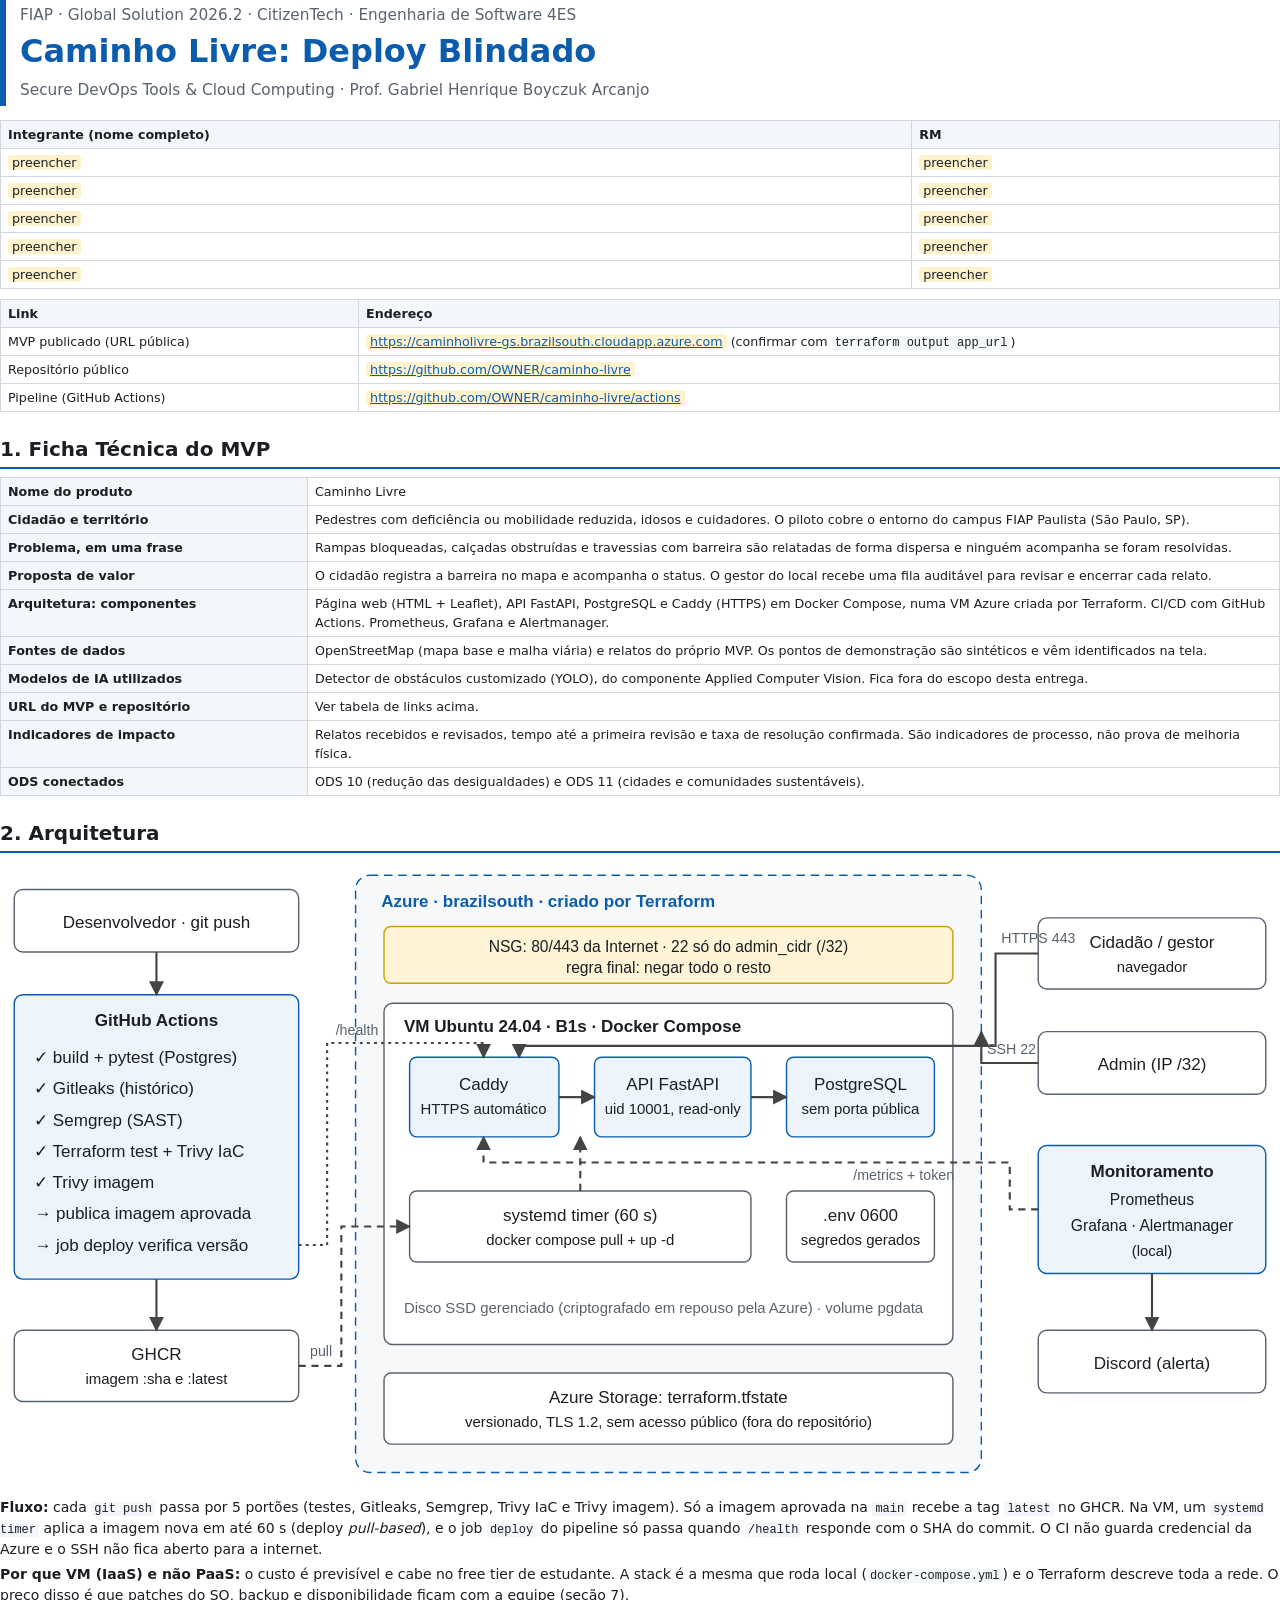
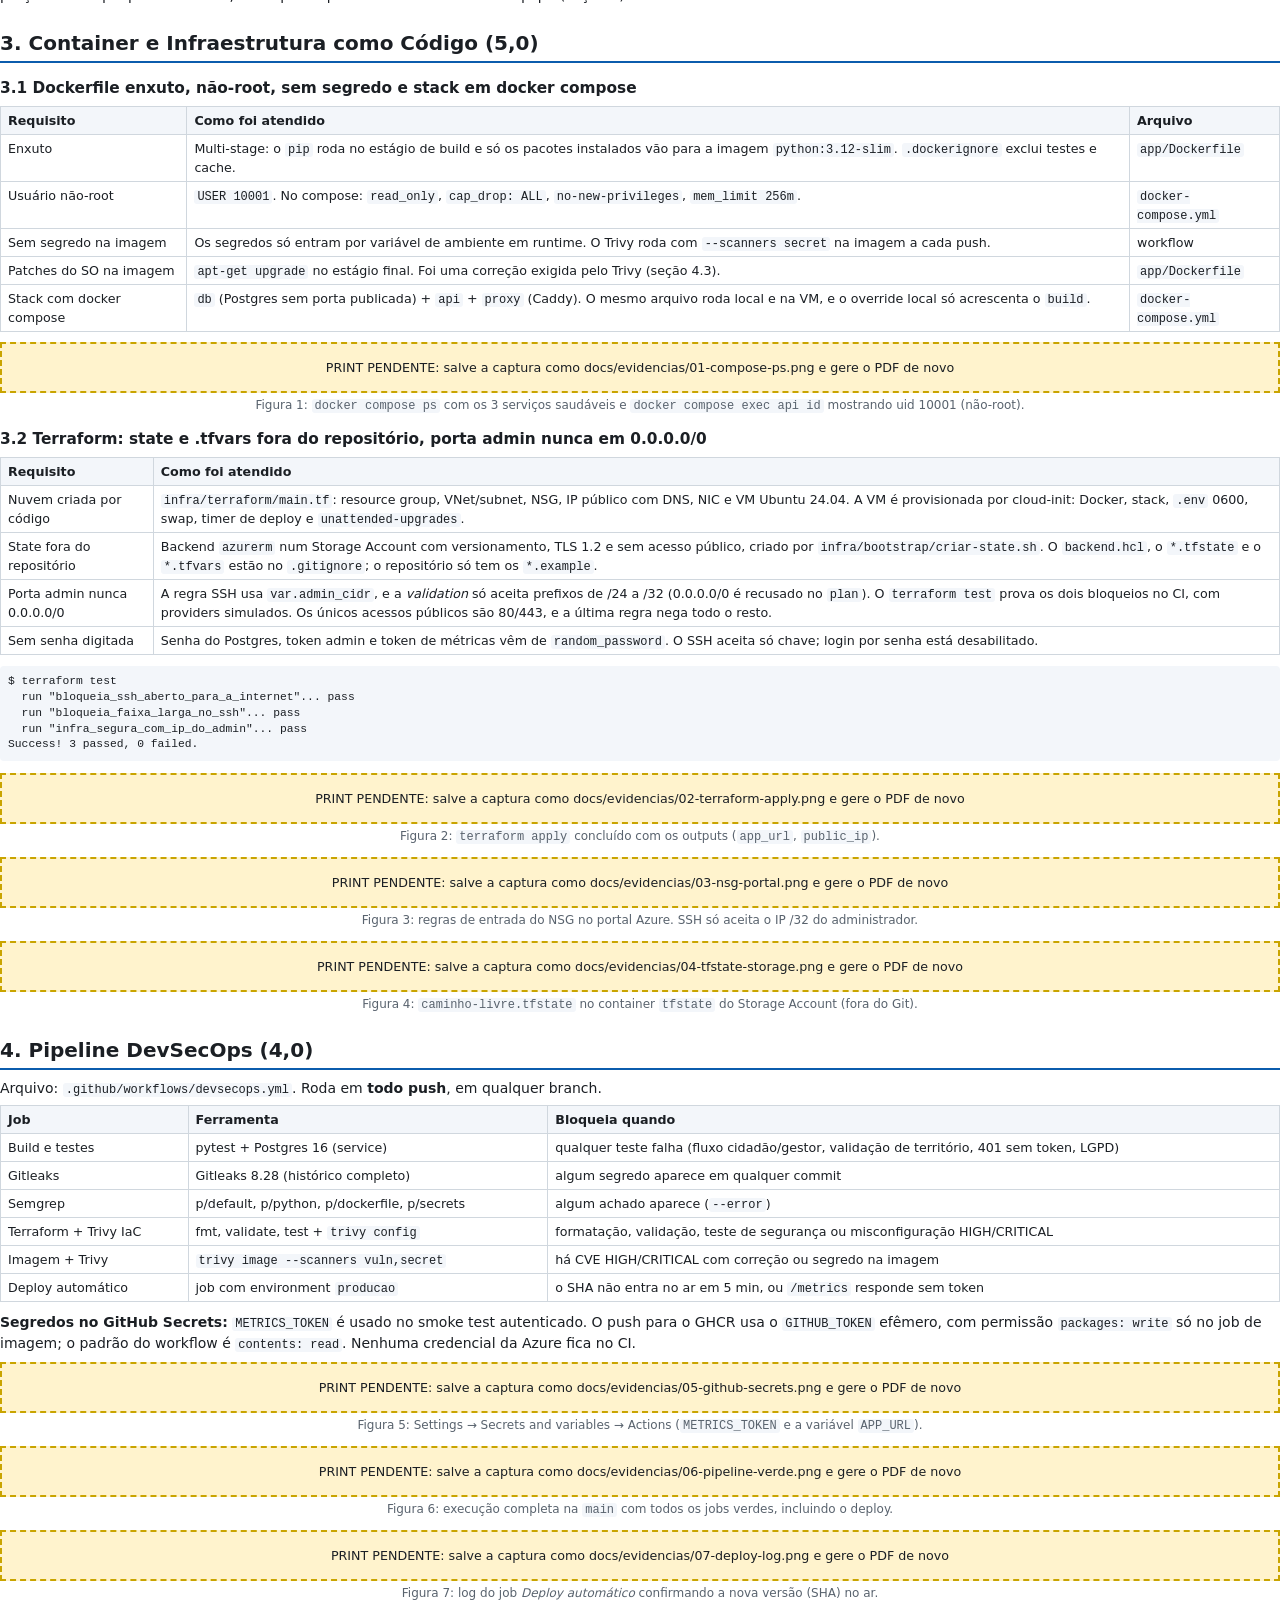
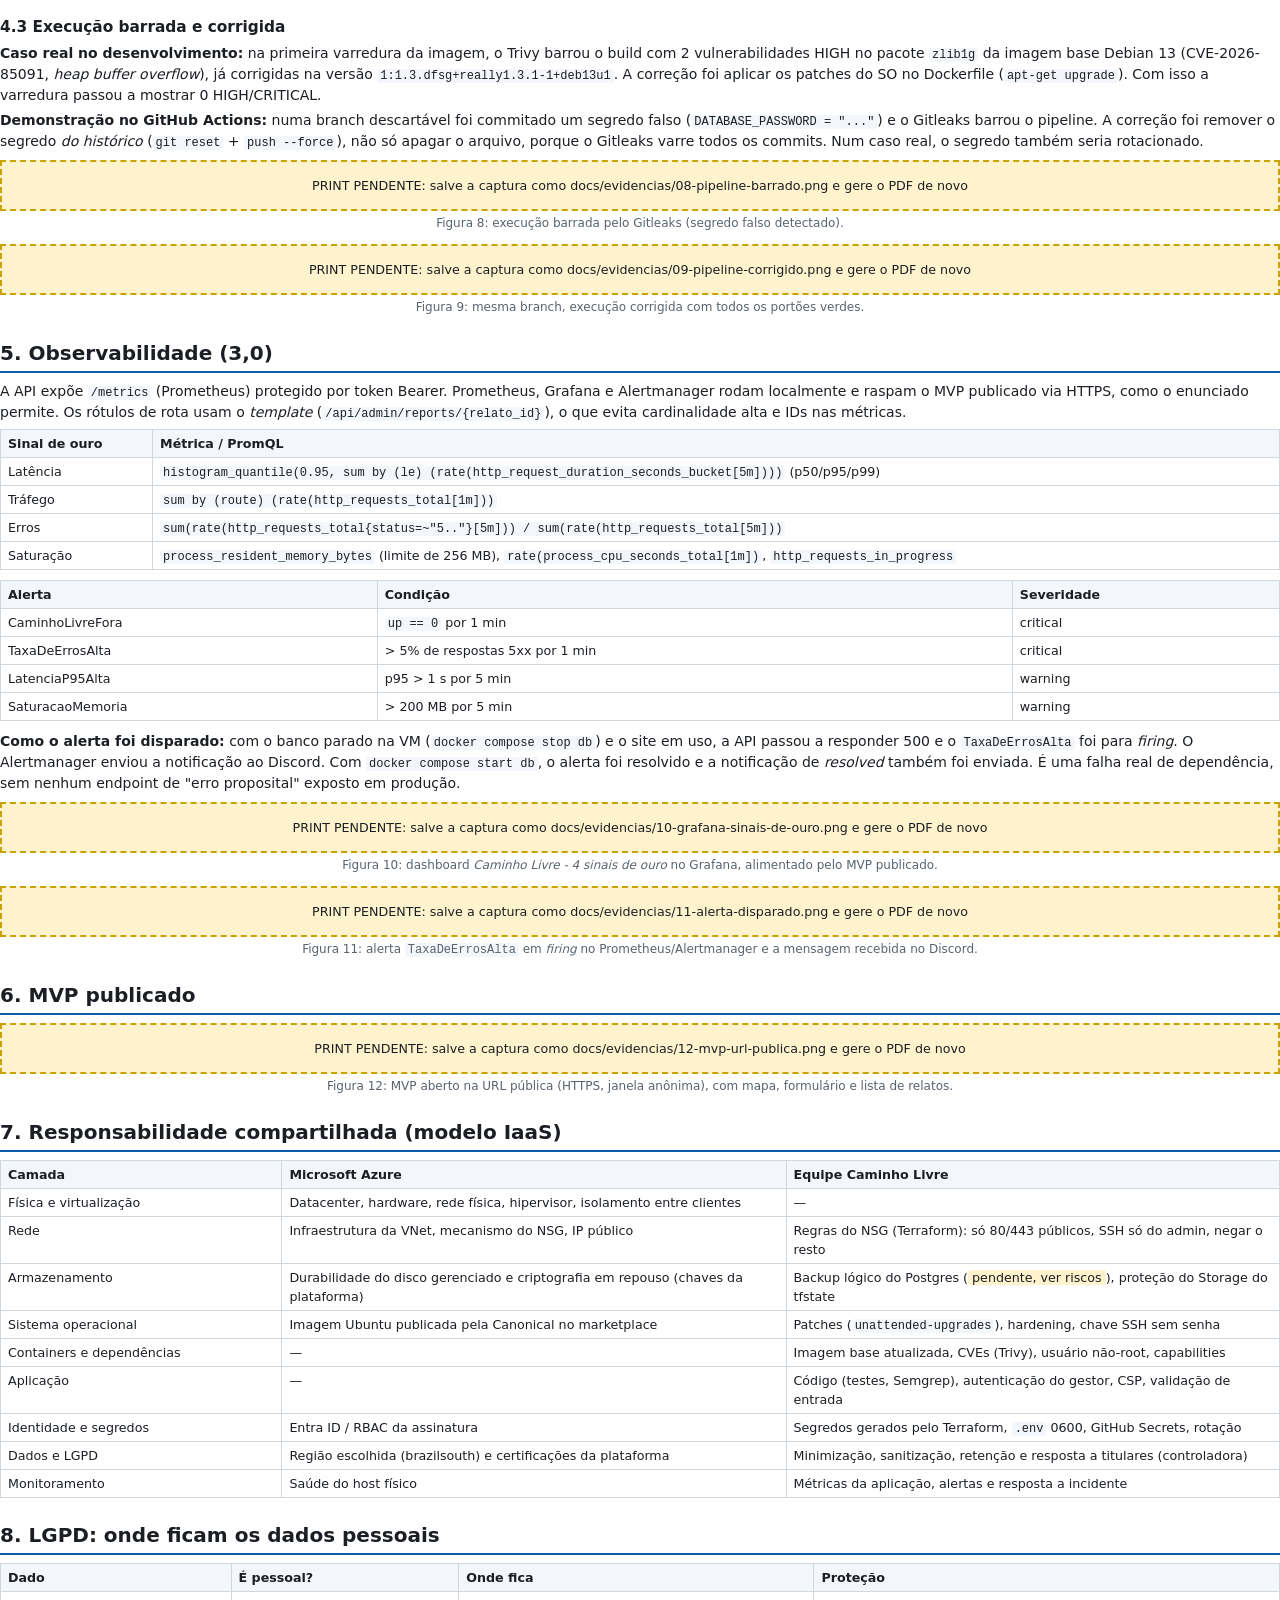
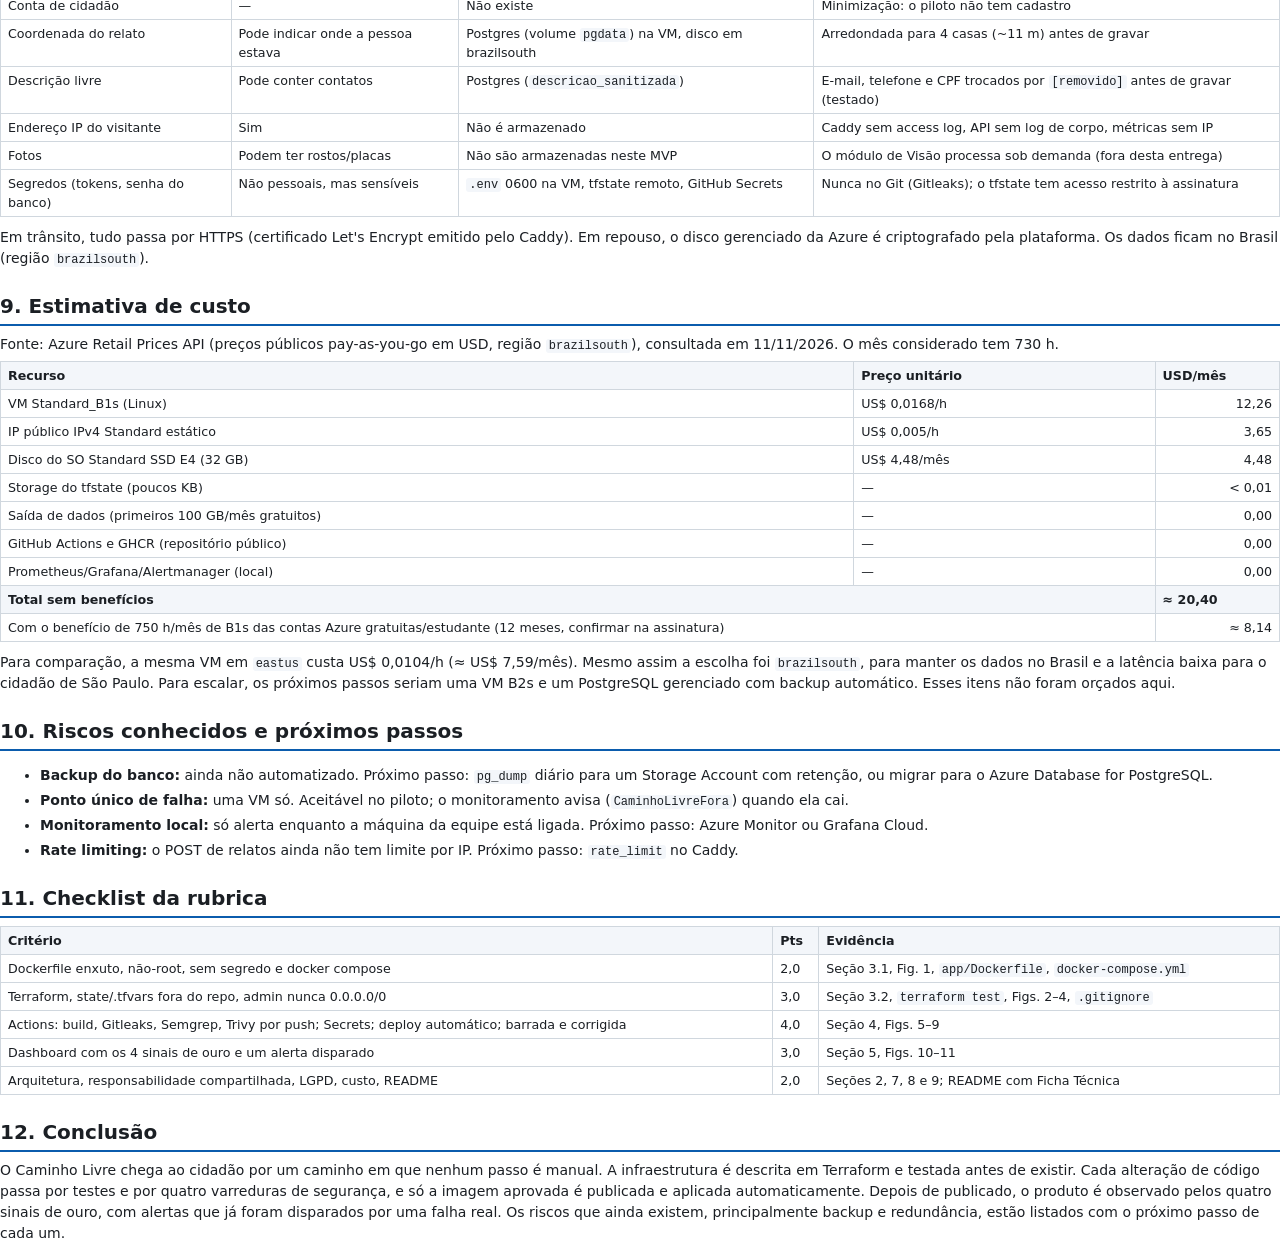
==== docs/relatorio.html @ 0135bcfb "Caminho Livre: MVP + Deploy Blindado (Secure DevOps) - MVP FastAPI + Postgres + Caddy, pagina com ma" ====
<!doctype html>
<html lang="pt-BR">
<head>
<meta charset="utf-8">
<title>Caminho Livre - Deploy Blindado</title>
<style>
  @page { size: A4; margin: 16mm 15mm; }
  :root { --fg:#1b1f24; --muted:#59636e; --line:#d0d7de; --accent:#0b5cad; --soft:#f3f6fa; --warn:#fff3cd; }
  body { font: 10.5pt/1.5 "Segoe UI", system-ui, sans-serif; color: var(--fg); margin: 0; }
  h1 { font-size: 24pt; margin: 0 0 4px; color: var(--accent); }
  h2 { font-size: 15pt; border-bottom: 2px solid var(--accent); padding-bottom: 3px; margin: 22px 0 8px; break-after: avoid; }
  h3 { font-size: 11.5pt; margin: 14px 0 4px; break-after: avoid; }
  p, li { margin: 4px 0; }
  table { border-collapse: collapse; width: 100%; margin: 6px 0 10px; font-size: 9.5pt; break-inside: avoid; }
  th, td { border: 1px solid var(--line); padding: 4px 7px; text-align: left; vertical-align: top; }
  th { background: var(--soft); }
  td.n { text-align: right; white-space: nowrap; }
  code { font: 9pt Consolas, monospace; background: var(--soft); padding: 0 3px; border-radius: 3px; }
  pre { font: 8.5pt/1.4 Consolas, monospace; background: var(--soft); padding: 8px; border-radius: 4px; white-space: pre-wrap; break-inside: avoid; }
  a { color: var(--accent); }
  .capa { border-left: 6px solid var(--accent); padding: 4px 0 4px 14px; margin-bottom: 14px; }
  .sub { color: var(--muted); font-size: 11.5pt; margin: 0; }
  .pendente { background: var(--warn); padding: 0 4px; border-radius: 3px; }
  figure { margin: 8px 0 12px; break-inside: avoid; }
  figure img { max-width: 100%; max-height: 105mm; border: 1px solid var(--line); display: block; margin: 0 auto; }
  figcaption { font-size: 9pt; color: var(--muted); text-align: center; margin-top: 3px; }
  .falta { border: 2px dashed #c9a400; background: var(--warn); padding: 14px; text-align: center; font-size: 9.5pt; }
  .quebra { break-before: page; }
  .ok { color: #1a7f37; font-weight: 600; }
  svg text { font-family: "Segoe UI", sans-serif; }
</style>
</head>
<body>

<div class="capa">
  <p class="sub">FIAP · Global Solution 2026.2 · CitizenTech · Engenharia de Software 4ES</p>
  <h1>Caminho Livre: Deploy Blindado</h1>
  <p class="sub">Secure DevOps Tools &amp; Cloud Computing · Prof. Gabriel Henrique Boyczuk Arcanjo</p>
</div>

<table>
  <tr><th>Integrante (nome completo)</th><th>RM</th></tr>
  <tr><td><span class="pendente">preencher</span></td><td><span class="pendente">preencher</span></td></tr>
  <tr><td><span class="pendente">preencher</span></td><td><span class="pendente">preencher</span></td></tr>
  <tr><td><span class="pendente">preencher</span></td><td><span class="pendente">preencher</span></td></tr>
  <tr><td><span class="pendente">preencher</span></td><td><span class="pendente">preencher</span></td></tr>
  <tr><td><span class="pendente">preencher</span></td><td><span class="pendente">preencher</span></td></tr>
</table>

<table>
  <tr><th style="width:28%">Link</th><th>Endereço</th></tr>
  <tr><td>MVP publicado (URL pública)</td><td><a class="pendente" href="https://caminholivre-gs.brazilsouth.cloudapp.azure.com">https://caminholivre-gs.brazilsouth.cloudapp.azure.com</a> (confirmar com <code>terraform output app_url</code>)</td></tr>
  <tr><td>Repositório público</td><td><a class="pendente" href="https://github.com/OWNER/caminho-livre">https://github.com/OWNER/caminho-livre</a></td></tr>
  <tr><td>Pipeline (GitHub Actions)</td><td><a class="pendente" href="https://github.com/OWNER/caminho-livre/actions">https://github.com/OWNER/caminho-livre/actions</a></td></tr>
</table>

<h2>1. Ficha Técnica do MVP</h2>
<table>
  <tr><th style="width:24%">Nome do produto</th><td>Caminho Livre</td></tr>
  <tr><th>Cidadão e território</th><td>Pedestres com deficiência ou mobilidade reduzida, idosos e cuidadores. O piloto cobre o entorno do campus FIAP Paulista (São Paulo, SP).</td></tr>
  <tr><th>Problema, em uma frase</th><td>Rampas bloqueadas, calçadas obstruídas e travessias com barreira são relatadas de forma dispersa e ninguém acompanha se foram resolvidas.</td></tr>
  <tr><th>Proposta de valor</th><td>O cidadão registra a barreira no mapa e acompanha o status. O gestor do local recebe uma fila auditável para revisar e encerrar cada relato.</td></tr>
  <tr><th>Arquitetura: componentes</th><td>Página web (HTML + Leaflet), API FastAPI, PostgreSQL e Caddy (HTTPS) em Docker Compose, numa VM Azure criada por Terraform. CI/CD com GitHub Actions. Prometheus, Grafana e Alertmanager.</td></tr>
  <tr><th>Fontes de dados</th><td>OpenStreetMap (mapa base e malha viária) e relatos do próprio MVP. Os pontos de demonstração são sintéticos e vêm identificados na tela.</td></tr>
  <tr><th>Modelos de IA utilizados</th><td>Detector de obstáculos customizado (YOLO), do componente Applied Computer Vision. Fica fora do escopo desta entrega.</td></tr>
  <tr><th>URL do MVP e repositório</th><td>Ver tabela de links acima.</td></tr>
  <tr><th>Indicadores de impacto</th><td>Relatos recebidos e revisados, tempo até a primeira revisão e taxa de resolução confirmada. São indicadores de processo, não prova de melhoria física.</td></tr>
  <tr><th>ODS conectados</th><td>ODS 10 (redução das desigualdades) e ODS 11 (cidades e comunidades sustentáveis).</td></tr>
</table>

<h2>2. Arquitetura</h2>
<svg viewBox="0 0 900 440" width="100%" role="img" aria-label="Diagrama da arquitetura">
  <defs>
    <marker id="s" viewBox="0 0 10 10" refX="9" refY="5" markerWidth="7" markerHeight="7" orient="auto-start-reverse"><path d="M0,0 L10,5 L0,10 z" fill="#444"/></marker>
  </defs>
  <g font-size="12" fill="#1b1f24">
    <!-- coluna esquerda: CI/CD -->
    <rect x="10" y="20" width="200" height="44" rx="6" fill="#fff" stroke="#59636e"/>
    <text x="110" y="47" text-anchor="middle">Desenvolvedor · git push</text>
    <rect x="10" y="94" width="200" height="200" rx="6" fill="#eef4fb" stroke="#0b5cad"/>
    <text x="110" y="116" text-anchor="middle" font-weight="700">GitHub Actions</text>
    <text x="24" y="142">✓ build + pytest (Postgres)</text>
    <text x="24" y="164">✓ Gitleaks (histórico)</text>
    <text x="24" y="186">✓ Semgrep (SAST)</text>
    <text x="24" y="208">✓ Terraform test + Trivy IaC</text>
    <text x="24" y="230">✓ Trivy imagem</text>
    <text x="24" y="252">→ publica imagem aprovada</text>
    <text x="24" y="274">→ job deploy verifica versão</text>
    <rect x="10" y="330" width="200" height="50" rx="6" fill="#fff" stroke="#59636e"/>
    <text x="110" y="351" text-anchor="middle">GHCR</text>
    <text x="110" y="368" text-anchor="middle" font-size="10.5">imagem :sha e :latest</text>
    <!-- nuvem -->
    <rect x="250" y="10" width="440" height="420" rx="10" fill="#f6f8fa" stroke="#0b5cad" stroke-dasharray="6 4"/>
    <text x="268" y="32" font-weight="700" fill="#0b5cad">Azure · brazilsouth · criado por Terraform</text>
    <rect x="270" y="46" width="400" height="40" rx="5" fill="#fff4d6" stroke="#c9a400"/>
    <text x="470" y="64" text-anchor="middle" font-size="11">NSG: 80/443 da Internet · 22 só do admin_cidr (/32)</text>
    <text x="470" y="79" text-anchor="middle" font-size="11">regra final: negar todo o resto</text>
    <rect x="270" y="100" width="400" height="240" rx="6" fill="#fff" stroke="#59636e"/>
    <text x="284" y="120" font-weight="700">VM Ubuntu 24.04 · B1s · Docker Compose</text>
    <rect x="288" y="138" width="105" height="56" rx="5" fill="#eef4fb" stroke="#0b5cad"/>
    <text x="340" y="161" text-anchor="middle">Caddy</text>
    <text x="340" y="178" text-anchor="middle" font-size="10.5">HTTPS automático</text>
    <rect x="418" y="138" width="110" height="56" rx="5" fill="#eef4fb" stroke="#0b5cad"/>
    <text x="473" y="161" text-anchor="middle">API FastAPI</text>
    <text x="473" y="178" text-anchor="middle" font-size="10.5">uid 10001, read-only</text>
    <rect x="553" y="138" width="104" height="56" rx="5" fill="#eef4fb" stroke="#0b5cad"/>
    <text x="605" y="161" text-anchor="middle">PostgreSQL</text>
    <text x="605" y="178" text-anchor="middle" font-size="10.5">sem porta pública</text>
    <rect x="288" y="232" width="240" height="50" rx="5" fill="#fff" stroke="#59636e"/>
    <text x="408" y="253" text-anchor="middle">systemd timer (60 s)</text>
    <text x="408" y="270" text-anchor="middle" font-size="10.5">docker compose pull + up -d</text>
    <rect x="553" y="232" width="104" height="50" rx="5" fill="#fff" stroke="#59636e"/>
    <text x="605" y="253" text-anchor="middle">.env 0600</text>
    <text x="605" y="270" text-anchor="middle" font-size="10.5">segredos gerados</text>
    <text x="284" y="318" font-size="10.5" fill="#59636e">Disco SSD gerenciado (criptografado em repouso pela Azure) · volume pgdata</text>
    <rect x="270" y="360" width="400" height="50" rx="5" fill="#fff" stroke="#59636e"/>
    <text x="470" y="381" text-anchor="middle">Azure Storage: terraform.tfstate</text>
    <text x="470" y="398" text-anchor="middle" font-size="10.5">versionado, TLS 1.2, sem acesso público (fora do repositório)</text>
    <!-- coluna direita -->
    <rect x="730" y="40" width="160" height="50" rx="6" fill="#fff" stroke="#59636e"/>
    <text x="810" y="61" text-anchor="middle">Cidadão / gestor</text>
    <text x="810" y="78" text-anchor="middle" font-size="10.5">navegador</text>
    <rect x="730" y="120" width="160" height="44" rx="6" fill="#fff" stroke="#59636e"/>
    <text x="810" y="147" text-anchor="middle">Admin (IP /32)</text>
    <rect x="730" y="200" width="160" height="90" rx="6" fill="#eef4fb" stroke="#0b5cad"/>
    <text x="810" y="222" text-anchor="middle" font-weight="700">Monitoramento</text>
    <text x="810" y="242" text-anchor="middle" font-size="11">Prometheus</text>
    <text x="810" y="260" text-anchor="middle" font-size="11">Grafana · Alertmanager</text>
    <text x="810" y="278" text-anchor="middle" font-size="10.5">(local)</text>
    <rect x="730" y="330" width="160" height="44" rx="6" fill="#fff" stroke="#59636e"/>
    <text x="810" y="357" text-anchor="middle">Discord (alerta)</text>
  </g>
  <g stroke="#444" stroke-width="1.5" fill="none">
    <path d="M110 64 V94" marker-end="url(#s)"/>
    <path d="M110 294 V330" marker-end="url(#s)"/>
    <path d="M210 355 H240 V257 H288" stroke-dasharray="5 4" marker-end="url(#s)"/>
    <path d="M393 166 H418" marker-end="url(#s)"/>
    <path d="M528 166 H553" marker-end="url(#s)"/>
    <path d="M408 232 V194" stroke-dasharray="5 4" marker-end="url(#s)"/>
    <path d="M730 65 H700 V130 H365 V138" marker-end="url(#s)"/>
    <path d="M730 142 H690 V120" marker-end="url(#s)"/>
    <path d="M730 245 H710 V212 H340 V194" stroke-dasharray="5 4" marker-end="url(#s)"/>
    <path d="M810 290 V330" marker-end="url(#s)"/>
    <path d="M210 270 H230 V128 H340 V138" stroke-dasharray="2 3" marker-end="url(#s)"/>
  </g>
  <g font-size="10" fill="#59636e">
    <text x="218" y="348">pull</text>
    <text x="704" y="58">HTTPS 443</text>
    <text x="694" y="136">SSH 22</text>
    <text x="600" y="224">/metrics + token</text>
    <text x="236" y="122">/health</text>
  </g>
</svg>
<p><strong>Fluxo:</strong> cada <code>git push</code> passa por 5 portões (testes, Gitleaks, Semgrep, Trivy IaC e Trivy imagem). Só a imagem aprovada na <code>main</code> recebe a tag <code>latest</code> no GHCR. Na VM, um <code>systemd timer</code> aplica a imagem nova em até 60 s (deploy <em>pull-based</em>), e o job <code>deploy</code> do pipeline só passa quando <code>/health</code> responde com o SHA do commit. O CI não guarda credencial da Azure e o SSH não fica aberto para a internet.</p>
<p><strong>Por que VM (IaaS) e não PaaS:</strong> o custo é previsível e cabe no free tier de estudante. A stack é a mesma que roda local (<code>docker-compose.yml</code>) e o Terraform descreve toda a rede. O preço disso é que patches do SO, backup e disponibilidade ficam com a equipe (seção 7).</p>

<h2 class="quebra">3. Container e Infraestrutura como Código (5,0)</h2>
<h3>3.1 Dockerfile enxuto, não-root, sem segredo e stack em docker compose</h3>
<table>
  <tr><th>Requisito</th><th>Como foi atendido</th><th>Arquivo</th></tr>
  <tr><td>Enxuto</td><td>Multi-stage: o <code>pip</code> roda no estágio de build e só os pacotes instalados vão para a imagem <code>python:3.12-slim</code>. <code>.dockerignore</code> exclui testes e cache.</td><td><code>app/Dockerfile</code></td></tr>
  <tr><td>Usuário não-root</td><td><code>USER 10001</code>. No compose: <code>read_only</code>, <code>cap_drop: ALL</code>, <code>no-new-privileges</code>, <code>mem_limit 256m</code>.</td><td><code>docker-compose.yml</code></td></tr>
  <tr><td>Sem segredo na imagem</td><td>Os segredos só entram por variável de ambiente em runtime. O Trivy roda com <code>--scanners secret</code> na imagem a cada push.</td><td>workflow</td></tr>
  <tr><td>Patches do SO na imagem</td><td><code>apt-get upgrade</code> no estágio final. Foi uma correção exigida pelo Trivy (seção 4.3).</td><td><code>app/Dockerfile</code></td></tr>
  <tr><td>Stack com docker compose</td><td><code>db</code> (Postgres sem porta publicada) + <code>api</code> + <code>proxy</code> (Caddy). O mesmo arquivo roda local e na VM, e o override local só acrescenta o <code>build</code>.</td><td><code>docker-compose.yml</code></td></tr>
</table>
<figure><img src="evidencias/01-compose-ps.png" alt="docker compose ps"><figcaption>Figura 1: <code>docker compose ps</code> com os 3 serviços saudáveis e <code>docker compose exec api id</code> mostrando uid 10001 (não-root).</figcaption></figure>

<h3>3.2 Terraform: state e .tfvars fora do repositório, porta admin nunca em 0.0.0.0/0</h3>
<table>
  <tr><th>Requisito</th><th>Como foi atendido</th></tr>
  <tr><td>Nuvem criada por código</td><td><code>infra/terraform/main.tf</code>: resource group, VNet/subnet, NSG, IP público com DNS, NIC e VM Ubuntu 24.04. A VM é provisionada por cloud-init: Docker, stack, <code>.env</code> 0600, swap, timer de deploy e <code>unattended-upgrades</code>.</td></tr>
  <tr><td>State fora do repositório</td><td>Backend <code>azurerm</code> num Storage Account com versionamento, TLS 1.2 e sem acesso público, criado por <code>infra/bootstrap/criar-state.sh</code>. O <code>backend.hcl</code>, o <code>*.tfstate</code> e o <code>*.tfvars</code> estão no <code>.gitignore</code>; o repositório só tem os <code>*.example</code>.</td></tr>
  <tr><td>Porta admin nunca 0.0.0.0/0</td><td>A regra SSH usa <code>var.admin_cidr</code>, e a <em>validation</em> só aceita prefixos de /24 a /32 (0.0.0.0/0 é recusado no <code>plan</code>). O <code>terraform test</code> prova os dois bloqueios no CI, com providers simulados. Os únicos acessos públicos são 80/443, e a última regra nega todo o resto.</td></tr>
  <tr><td>Sem senha digitada</td><td>Senha do Postgres, token admin e token de métricas vêm de <code>random_password</code>. O SSH aceita só chave; login por senha está desabilitado.</td></tr>
</table>
<pre>$ terraform test
  run "bloqueia_ssh_aberto_para_a_internet"... pass
  run "bloqueia_faixa_larga_no_ssh"... pass
  run "infra_segura_com_ip_do_admin"... pass
Success! 3 passed, 0 failed.</pre>
<figure><img src="evidencias/02-terraform-apply.png" alt="terraform apply"><figcaption>Figura 2: <code>terraform apply</code> concluído com os outputs (<code>app_url</code>, <code>public_ip</code>).</figcaption></figure>
<figure><img src="evidencias/03-nsg-portal.png" alt="regras do NSG"><figcaption>Figura 3: regras de entrada do NSG no portal Azure. SSH só aceita o IP /32 do administrador.</figcaption></figure>
<figure><img src="evidencias/04-tfstate-storage.png" alt="state remoto"><figcaption>Figura 4: <code>caminho-livre.tfstate</code> no container <code>tfstate</code> do Storage Account (fora do Git).</figcaption></figure>

<h2 class="quebra">4. Pipeline DevSecOps (4,0)</h2>
<p>Arquivo: <code>.github/workflows/devsecops.yml</code>. Roda em <strong>todo push</strong>, em qualquer branch.</p>
<table>
  <tr><th>Job</th><th>Ferramenta</th><th>Bloqueia quando</th></tr>
  <tr><td>Build e testes</td><td>pytest + Postgres 16 (service)</td><td>qualquer teste falha (fluxo cidadão/gestor, validação de território, 401 sem token, LGPD)</td></tr>
  <tr><td>Gitleaks</td><td>Gitleaks 8.28 (histórico completo)</td><td>algum segredo aparece em qualquer commit</td></tr>
  <tr><td>Semgrep</td><td>p/default, p/python, p/dockerfile, p/secrets</td><td>algum achado aparece (<code>--error</code>)</td></tr>
  <tr><td>Terraform + Trivy IaC</td><td>fmt, validate, test + <code>trivy config</code></td><td>formatação, validação, teste de segurança ou misconfiguração HIGH/CRITICAL</td></tr>
  <tr><td>Imagem + Trivy</td><td><code>trivy image --scanners vuln,secret</code></td><td>há CVE HIGH/CRITICAL com correção ou segredo na imagem</td></tr>
  <tr><td>Deploy automático</td><td>job com environment <code>producao</code></td><td>o SHA não entra no ar em 5 min, ou <code>/metrics</code> responde sem token</td></tr>
</table>
<p><strong>Segredos no GitHub Secrets:</strong> <code>METRICS_TOKEN</code> é usado no smoke test autenticado. O push para o GHCR usa o <code>GITHUB_TOKEN</code> efêmero, com permissão <code>packages: write</code> só no job de imagem; o padrão do workflow é <code>contents: read</code>. Nenhuma credencial da Azure fica no CI.</p>
<figure><img src="evidencias/05-github-secrets.png" alt="GitHub Secrets"><figcaption>Figura 5: Settings → Secrets and variables → Actions (<code>METRICS_TOKEN</code> e a variável <code>APP_URL</code>).</figcaption></figure>
<figure><img src="evidencias/06-pipeline-verde.png" alt="pipeline verde"><figcaption>Figura 6: execução completa na <code>main</code> com todos os jobs verdes, incluindo o deploy.</figcaption></figure>
<figure><img src="evidencias/07-deploy-log.png" alt="log do deploy"><figcaption>Figura 7: log do job <em>Deploy automático</em> confirmando a nova versão (SHA) no ar.</figcaption></figure>

<h3>4.3 Execução barrada e corrigida</h3>
<p><strong>Caso real no desenvolvimento:</strong> na primeira varredura da imagem, o Trivy barrou o build com 2 vulnerabilidades HIGH no pacote <code>zlib1g</code> da imagem base Debian 13 (CVE-2026-85091, <em>heap buffer overflow</em>), já corrigidas na versão <code>1:1.3.dfsg+really1.3.1-1+deb13u1</code>. A correção foi aplicar os patches do SO no Dockerfile (<code>apt-get upgrade</code>). Com isso a varredura passou a mostrar 0 HIGH/CRITICAL.</p>
<p><strong>Demonstração no GitHub Actions:</strong> numa branch descartável foi commitado um segredo falso (<code>DATABASE_PASSWORD = "..."</code>) e o Gitleaks barrou o pipeline. A correção foi remover o segredo <em>do histórico</em> (<code>git reset</code> + <code>push --force</code>), não só apagar o arquivo, porque o Gitleaks varre todos os commits. Num caso real, o segredo também seria rotacionado.</p>
<figure><img src="evidencias/08-pipeline-barrado.png" alt="execução barrada"><figcaption>Figura 8: execução barrada pelo Gitleaks (segredo falso detectado).</figcaption></figure>
<figure><img src="evidencias/09-pipeline-corrigido.png" alt="execução corrigida"><figcaption>Figura 9: mesma branch, execução corrigida com todos os portões verdes.</figcaption></figure>

<h2 class="quebra">5. Observabilidade (3,0)</h2>
<p>A API expõe <code>/metrics</code> (Prometheus) protegido por token Bearer. Prometheus, Grafana e Alertmanager rodam localmente e raspam o MVP publicado via HTTPS, como o enunciado permite. Os rótulos de rota usam o <em>template</em> (<code>/api/admin/reports/{relato_id}</code>), o que evita cardinalidade alta e IDs nas métricas.</p>
<table>
  <tr><th>Sinal de ouro</th><th>Métrica / PromQL</th></tr>
  <tr><td>Latência</td><td><code>histogram_quantile(0.95, sum by (le) (rate(http_request_duration_seconds_bucket[5m])))</code> (p50/p95/p99)</td></tr>
  <tr><td>Tráfego</td><td><code>sum by (route) (rate(http_requests_total[1m]))</code></td></tr>
  <tr><td>Erros</td><td><code>sum(rate(http_requests_total{status=~"5.."}[5m])) / sum(rate(http_requests_total[5m]))</code></td></tr>
  <tr><td>Saturação</td><td><code>process_resident_memory_bytes</code> (limite de 256 MB), <code>rate(process_cpu_seconds_total[1m])</code>, <code>http_requests_in_progress</code></td></tr>
</table>
<table>
  <tr><th>Alerta</th><th>Condição</th><th>Severidade</th></tr>
  <tr><td>CaminhoLivreFora</td><td><code>up == 0</code> por 1 min</td><td>critical</td></tr>
  <tr><td>TaxaDeErrosAlta</td><td>&gt; 5% de respostas 5xx por 1 min</td><td>critical</td></tr>
  <tr><td>LatenciaP95Alta</td><td>p95 &gt; 1 s por 5 min</td><td>warning</td></tr>
  <tr><td>SaturacaoMemoria</td><td>&gt; 200 MB por 5 min</td><td>warning</td></tr>
</table>
<p><strong>Como o alerta foi disparado:</strong> com o banco parado na VM (<code>docker compose stop db</code>) e o site em uso, a API passou a responder 500 e o <code>TaxaDeErrosAlta</code> foi para <em>firing</em>. O Alertmanager enviou a notificação ao Discord. Com <code>docker compose start db</code>, o alerta foi resolvido e a notificação de <em>resolved</em> também foi enviada. É uma falha real de dependência, sem nenhum endpoint de "erro proposital" exposto em produção.</p>
<figure><img src="evidencias/10-grafana-sinais-de-ouro.png" alt="dashboard"><figcaption>Figura 10: dashboard <em>Caminho Livre - 4 sinais de ouro</em> no Grafana, alimentado pelo MVP publicado.</figcaption></figure>
<figure><img src="evidencias/11-alerta-disparado.png" alt="alerta disparado"><figcaption>Figura 11: alerta <code>TaxaDeErrosAlta</code> em <em>firing</em> no Prometheus/Alertmanager e a mensagem recebida no Discord.</figcaption></figure>

<h2 class="quebra">6. MVP publicado</h2>
<figure><img src="evidencias/12-mvp-url-publica.png" alt="MVP"><figcaption>Figura 12: MVP aberto na URL pública (HTTPS, janela anônima), com mapa, formulário e lista de relatos.</figcaption></figure>

<h2>7. Responsabilidade compartilhada (modelo IaaS)</h2>
<table>
  <tr><th style="width:22%">Camada</th><th>Microsoft Azure</th><th>Equipe Caminho Livre</th></tr>
  <tr><td>Física e virtualização</td><td>Datacenter, hardware, rede física, hipervisor, isolamento entre clientes</td><td>—</td></tr>
  <tr><td>Rede</td><td>Infraestrutura da VNet, mecanismo do NSG, IP público</td><td>Regras do NSG (Terraform): só 80/443 públicos, SSH só do admin, negar o resto</td></tr>
  <tr><td>Armazenamento</td><td>Durabilidade do disco gerenciado e criptografia em repouso (chaves da plataforma)</td><td>Backup lógico do Postgres (<span class="pendente">pendente, ver riscos</span>), proteção do Storage do tfstate</td></tr>
  <tr><td>Sistema operacional</td><td>Imagem Ubuntu publicada pela Canonical no marketplace</td><td>Patches (<code>unattended-upgrades</code>), hardening, chave SSH sem senha</td></tr>
  <tr><td>Containers e dependências</td><td>—</td><td>Imagem base atualizada, CVEs (Trivy), usuário não-root, capabilities</td></tr>
  <tr><td>Aplicação</td><td>—</td><td>Código (testes, Semgrep), autenticação do gestor, CSP, validação de entrada</td></tr>
  <tr><td>Identidade e segredos</td><td>Entra ID / RBAC da assinatura</td><td>Segredos gerados pelo Terraform, <code>.env</code> 0600, GitHub Secrets, rotação</td></tr>
  <tr><td>Dados e LGPD</td><td>Região escolhida (brazilsouth) e certificações da plataforma</td><td>Minimização, sanitização, retenção e resposta a titulares (controladora)</td></tr>
  <tr><td>Monitoramento</td><td>Saúde do host físico</td><td>Métricas da aplicação, alertas e resposta a incidente</td></tr>
</table>

<h2>8. LGPD: onde ficam os dados pessoais</h2>
<table>
  <tr><th>Dado</th><th>É pessoal?</th><th>Onde fica</th><th>Proteção</th></tr>
  <tr><td>Conta de cidadão</td><td>—</td><td>Não existe</td><td>Minimização: o piloto não tem cadastro</td></tr>
  <tr><td>Coordenada do relato</td><td>Pode indicar onde a pessoa estava</td><td>Postgres (volume <code>pgdata</code>) na VM, disco em brazilsouth</td><td>Arredondada para 4 casas (~11 m) antes de gravar</td></tr>
  <tr><td>Descrição livre</td><td>Pode conter contatos</td><td>Postgres (<code>descricao_sanitizada</code>)</td><td>E-mail, telefone e CPF trocados por <code>[removido]</code> antes de gravar (testado)</td></tr>
  <tr><td>Endereço IP do visitante</td><td>Sim</td><td>Não é armazenado</td><td>Caddy sem access log, API sem log de corpo, métricas sem IP</td></tr>
  <tr><td>Fotos</td><td>Podem ter rostos/placas</td><td>Não são armazenadas neste MVP</td><td>O módulo de Visão processa sob demanda (fora desta entrega)</td></tr>
  <tr><td>Segredos (tokens, senha do banco)</td><td>Não pessoais, mas sensíveis</td><td><code>.env</code> 0600 na VM, tfstate remoto, GitHub Secrets</td><td>Nunca no Git (Gitleaks); o tfstate tem acesso restrito à assinatura</td></tr>
</table>
<p>Em trânsito, tudo passa por HTTPS (certificado Let's Encrypt emitido pelo Caddy). Em repouso, o disco gerenciado da Azure é criptografado pela plataforma. Os dados ficam no Brasil (região <code>brazilsouth</code>).</p>

<h2>9. Estimativa de custo</h2>
<p>Fonte: Azure Retail Prices API (preços públicos pay-as-you-go em USD, região <code>brazilsouth</code>), consultada em 11/11/2026. O mês considerado tem 730 h.</p>
<table>
  <tr><th>Recurso</th><th>Preço unitário</th><th class="n">USD/mês</th></tr>
  <tr><td>VM Standard_B1s (Linux)</td><td>US$ 0,0168/h</td><td class="n">12,26</td></tr>
  <tr><td>IP público IPv4 Standard estático</td><td>US$ 0,005/h</td><td class="n">3,65</td></tr>
  <tr><td>Disco do SO Standard SSD E4 (32 GB)</td><td>US$ 4,48/mês</td><td class="n">4,48</td></tr>
  <tr><td>Storage do tfstate (poucos KB)</td><td>—</td><td class="n">&lt; 0,01</td></tr>
  <tr><td>Saída de dados (primeiros 100 GB/mês gratuitos)</td><td>—</td><td class="n">0,00</td></tr>
  <tr><td>GitHub Actions e GHCR (repositório público)</td><td>—</td><td class="n">0,00</td></tr>
  <tr><td>Prometheus/Grafana/Alertmanager (local)</td><td>—</td><td class="n">0,00</td></tr>
  <tr><th colspan="2">Total sem benefícios</th><th class="n">≈ 20,40</th></tr>
  <tr><td colspan="2">Com o benefício de 750 h/mês de B1s das contas Azure gratuitas/estudante (12 meses, confirmar na assinatura)</td><td class="n">≈ 8,14</td></tr>
</table>
<p>Para comparação, a mesma VM em <code>eastus</code> custa US$ 0,0104/h (≈ US$ 7,59/mês). Mesmo assim a escolha foi <code>brazilsouth</code>, para manter os dados no Brasil e a latência baixa para o cidadão de São Paulo. Para escalar, os próximos passos seriam uma VM B2s e um PostgreSQL gerenciado com backup automático. Esses itens não foram orçados aqui.</p>

<h2>10. Riscos conhecidos e próximos passos</h2>
<ul>
  <li><strong>Backup do banco:</strong> ainda não automatizado. Próximo passo: <code>pg_dump</code> diário para um Storage Account com retenção, ou migrar para o Azure Database for PostgreSQL.</li>
  <li><strong>Ponto único de falha:</strong> uma VM só. Aceitável no piloto; o monitoramento avisa (<code>CaminhoLivreFora</code>) quando ela cai.</li>
  <li><strong>Monitoramento local:</strong> só alerta enquanto a máquina da equipe está ligada. Próximo passo: Azure Monitor ou Grafana Cloud.</li>
  <li><strong>Rate limiting:</strong> o POST de relatos ainda não tem limite por IP. Próximo passo: <code>rate_limit</code> no Caddy.</li>
</ul>

<h2>11. Checklist da rubrica</h2>
<table>
  <tr><th>Critério</th><th>Pts</th><th>Evidência</th></tr>
  <tr><td>Dockerfile enxuto, não-root, sem segredo e docker compose</td><td>2,0</td><td>Seção 3.1, Fig. 1, <code>app/Dockerfile</code>, <code>docker-compose.yml</code></td></tr>
  <tr><td>Terraform, state/.tfvars fora do repo, admin nunca 0.0.0.0/0</td><td>3,0</td><td>Seção 3.2, <code>terraform test</code>, Figs. 2–4, <code>.gitignore</code></td></tr>
  <tr><td>Actions: build, Gitleaks, Semgrep, Trivy por push; Secrets; deploy automático; barrada e corrigida</td><td>4,0</td><td>Seção 4, Figs. 5–9</td></tr>
  <tr><td>Dashboard com os 4 sinais de ouro e um alerta disparado</td><td>3,0</td><td>Seção 5, Figs. 10–11</td></tr>
  <tr><td>Arquitetura, responsabilidade compartilhada, LGPD, custo, README</td><td>2,0</td><td>Seções 2, 7, 8 e 9; README com Ficha Técnica</td></tr>
</table>

<h2>12. Conclusão</h2>
<p>O Caminho Livre chega ao cidadão por um caminho em que nenhum passo é manual. A infraestrutura é descrita em Terraform e testada antes de existir. Cada alteração de código passa por testes e por quatro varreduras de segurança, e só a imagem aprovada é publicada e aplicada automaticamente. Depois de publicado, o produto é observado pelos quatro sinais de ouro, com alertas que já foram disparados por uma falha real. Os riscos que ainda existem, principalmente backup e redundância, estão listados com o próximo passo de cada um.</p>

<script>
  document.querySelectorAll("figure img").forEach(function (img) {
    img.addEventListener("error", function () {
      var d = document.createElement("div");
      d.className = "falta";
      d.textContent = "PRINT PENDENTE: salve a captura como docs/" + img.getAttribute("src") + " e gere o PDF de novo";
      img.replaceWith(d);
    });
  });
</script>
</body>
</html>
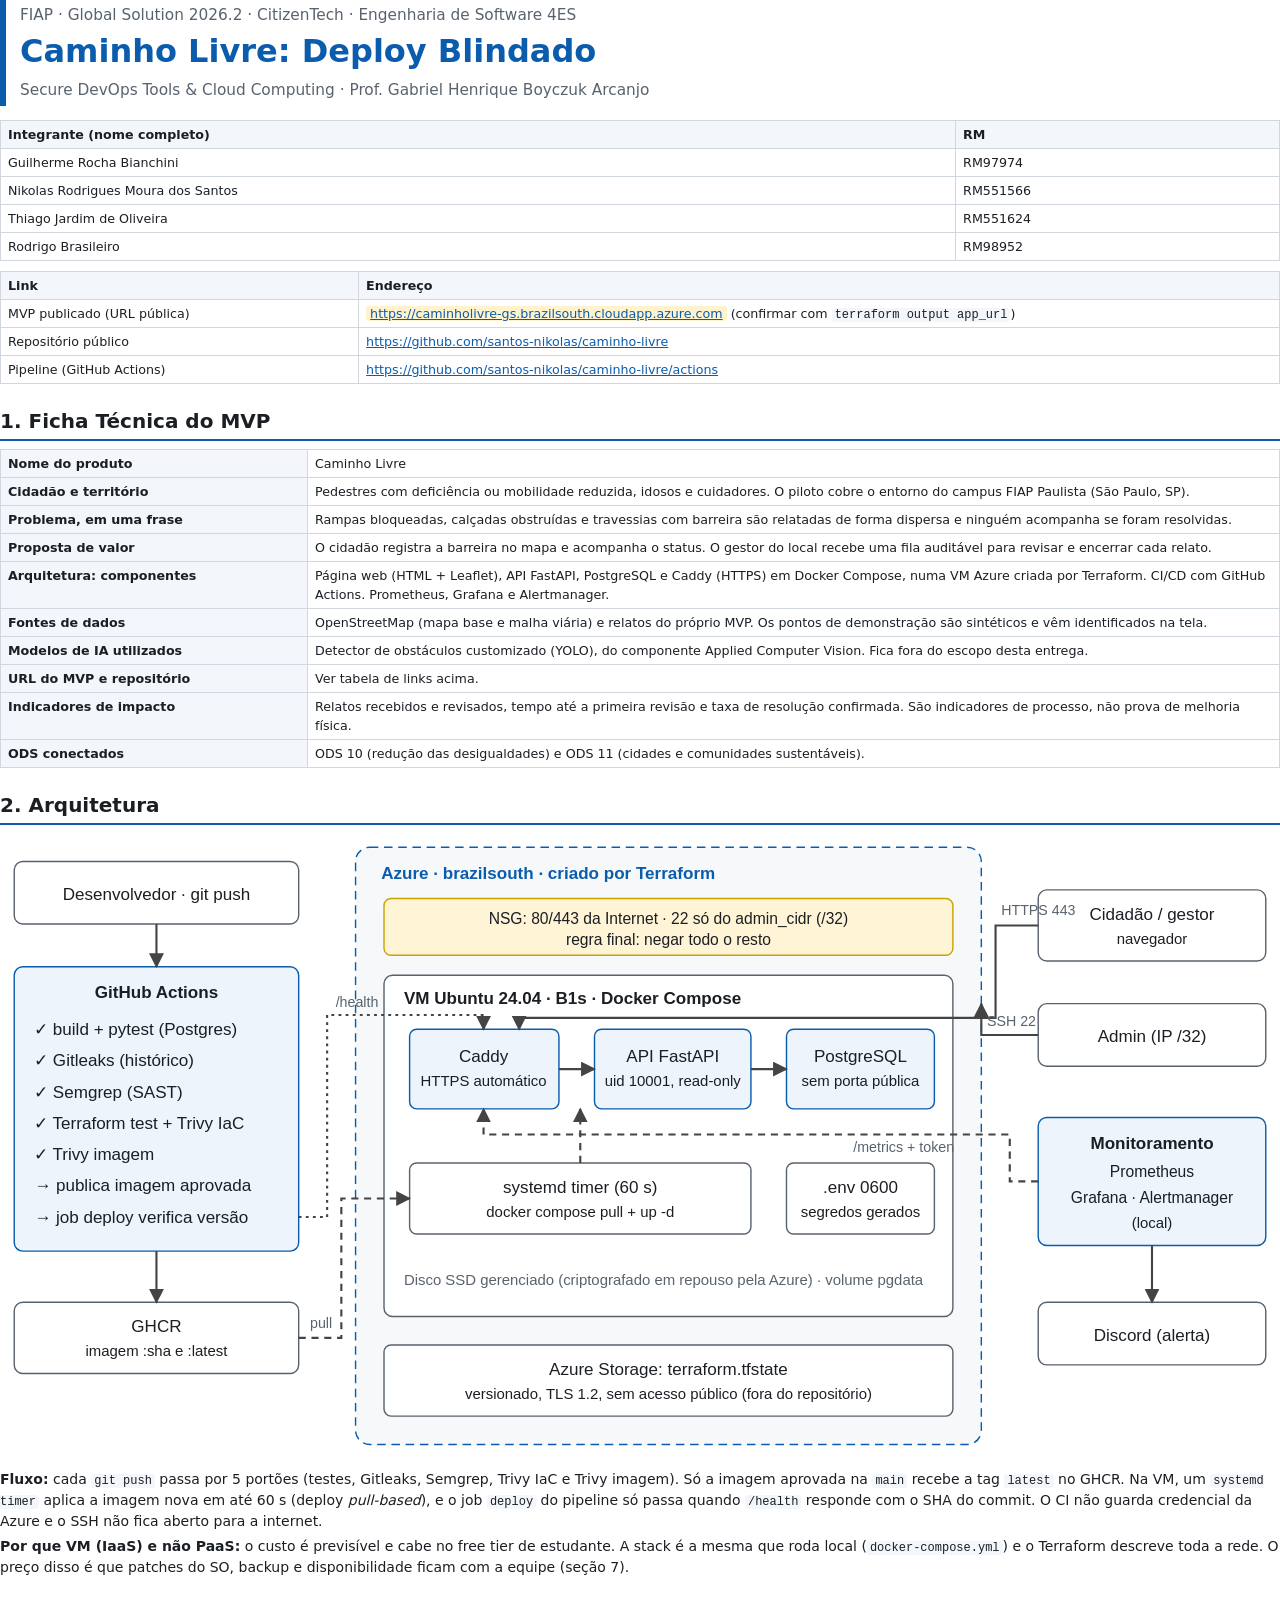
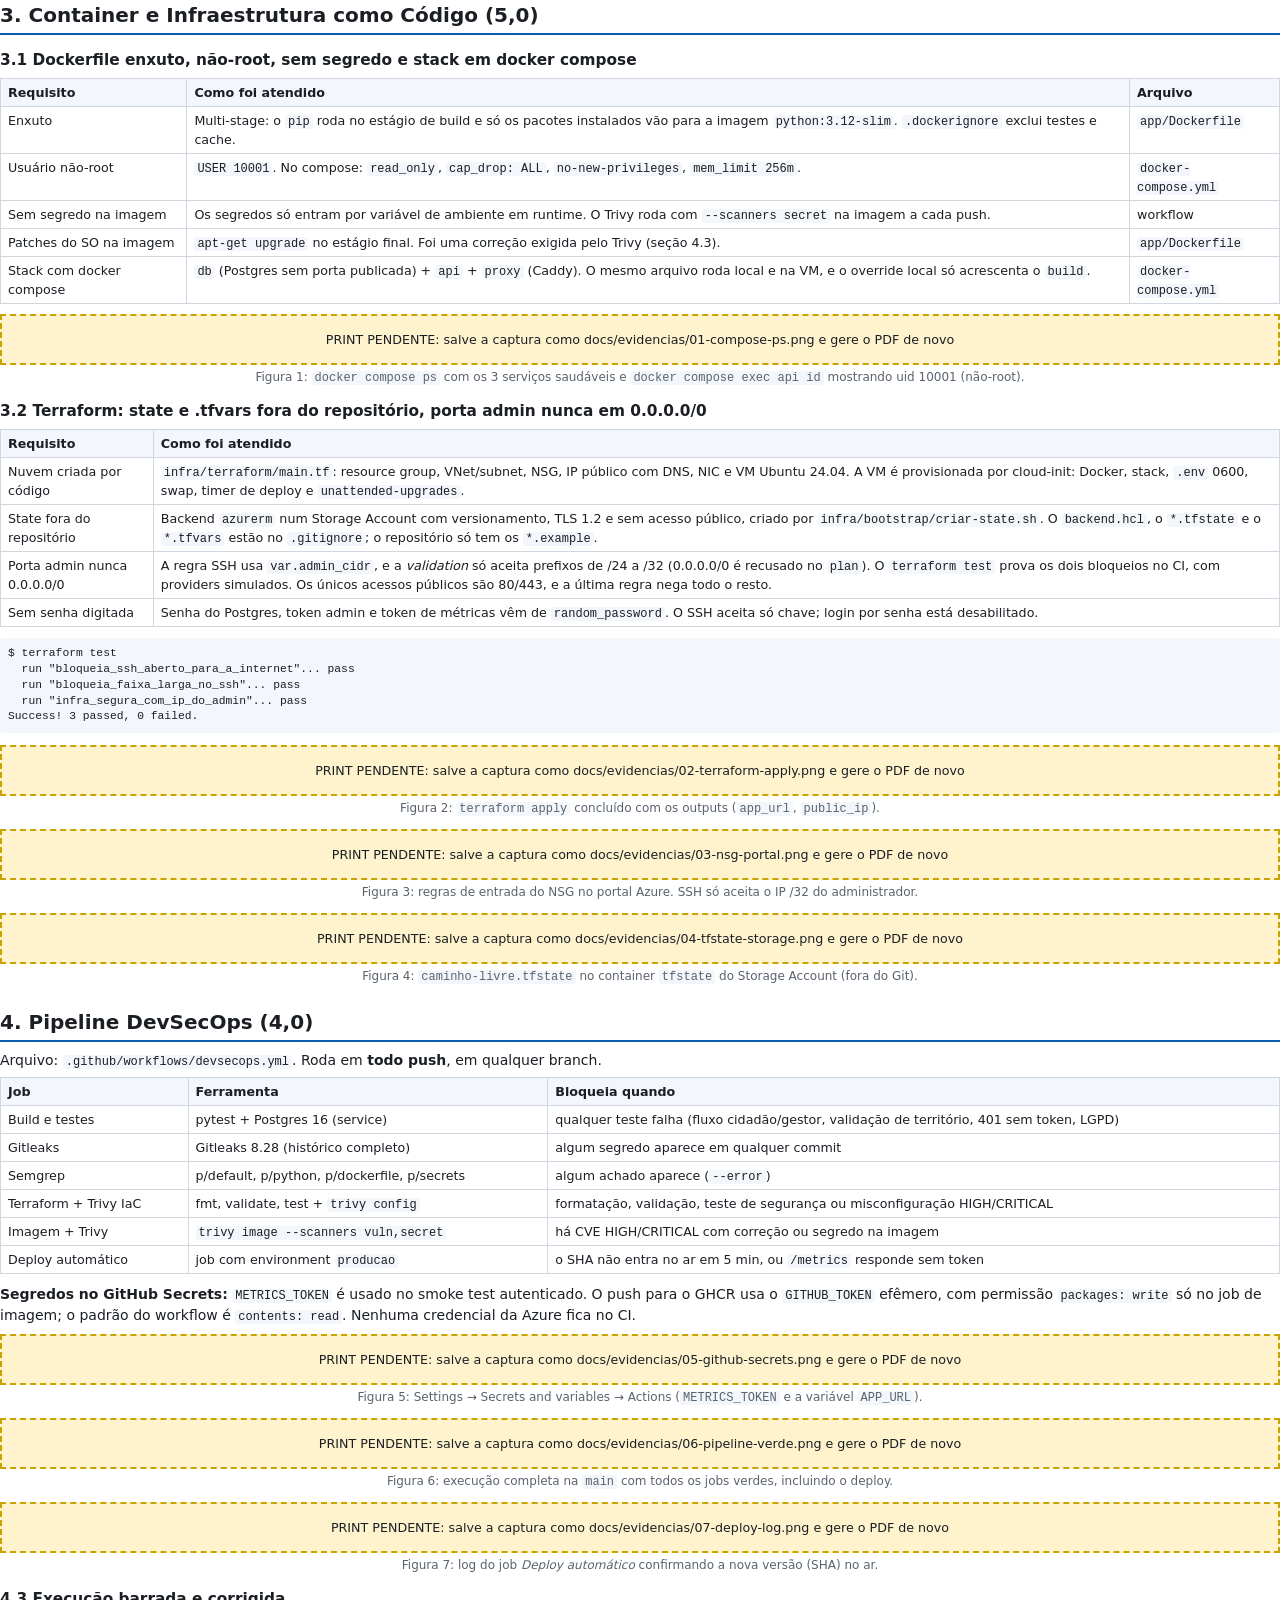
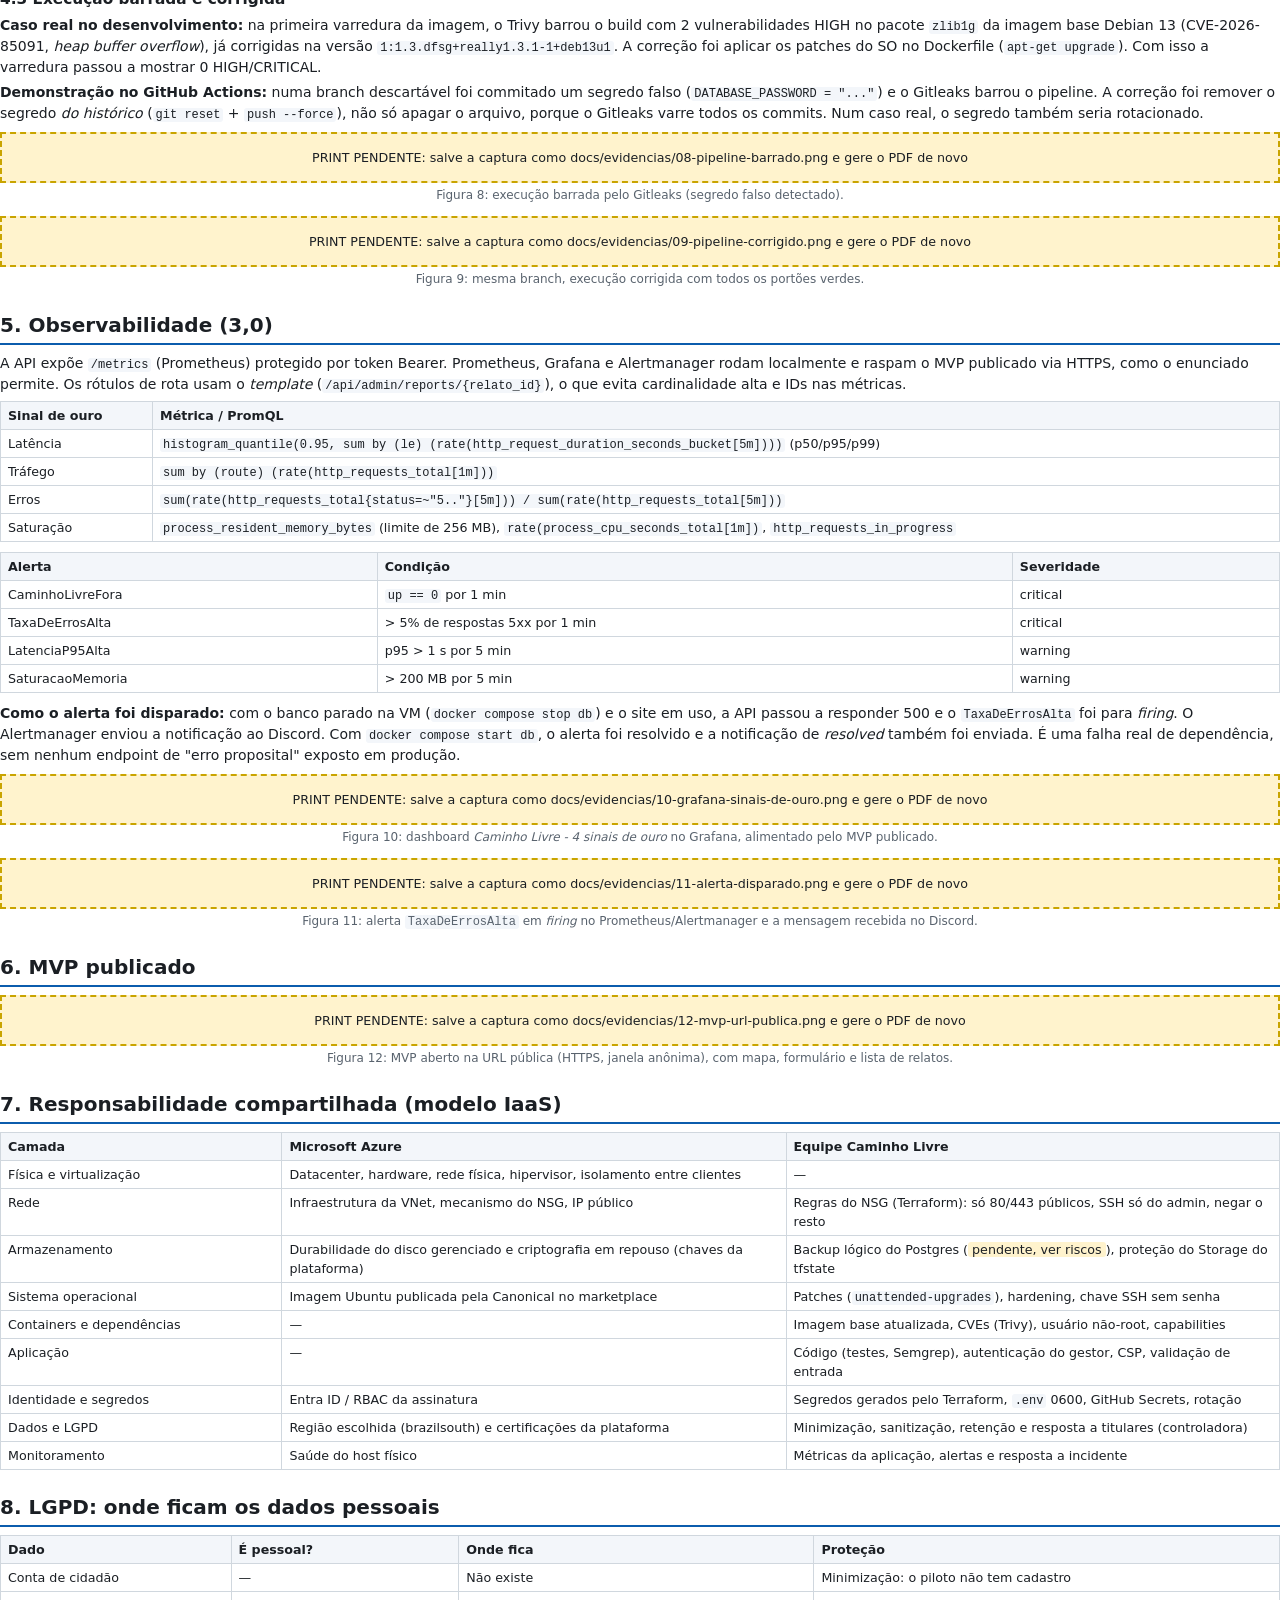
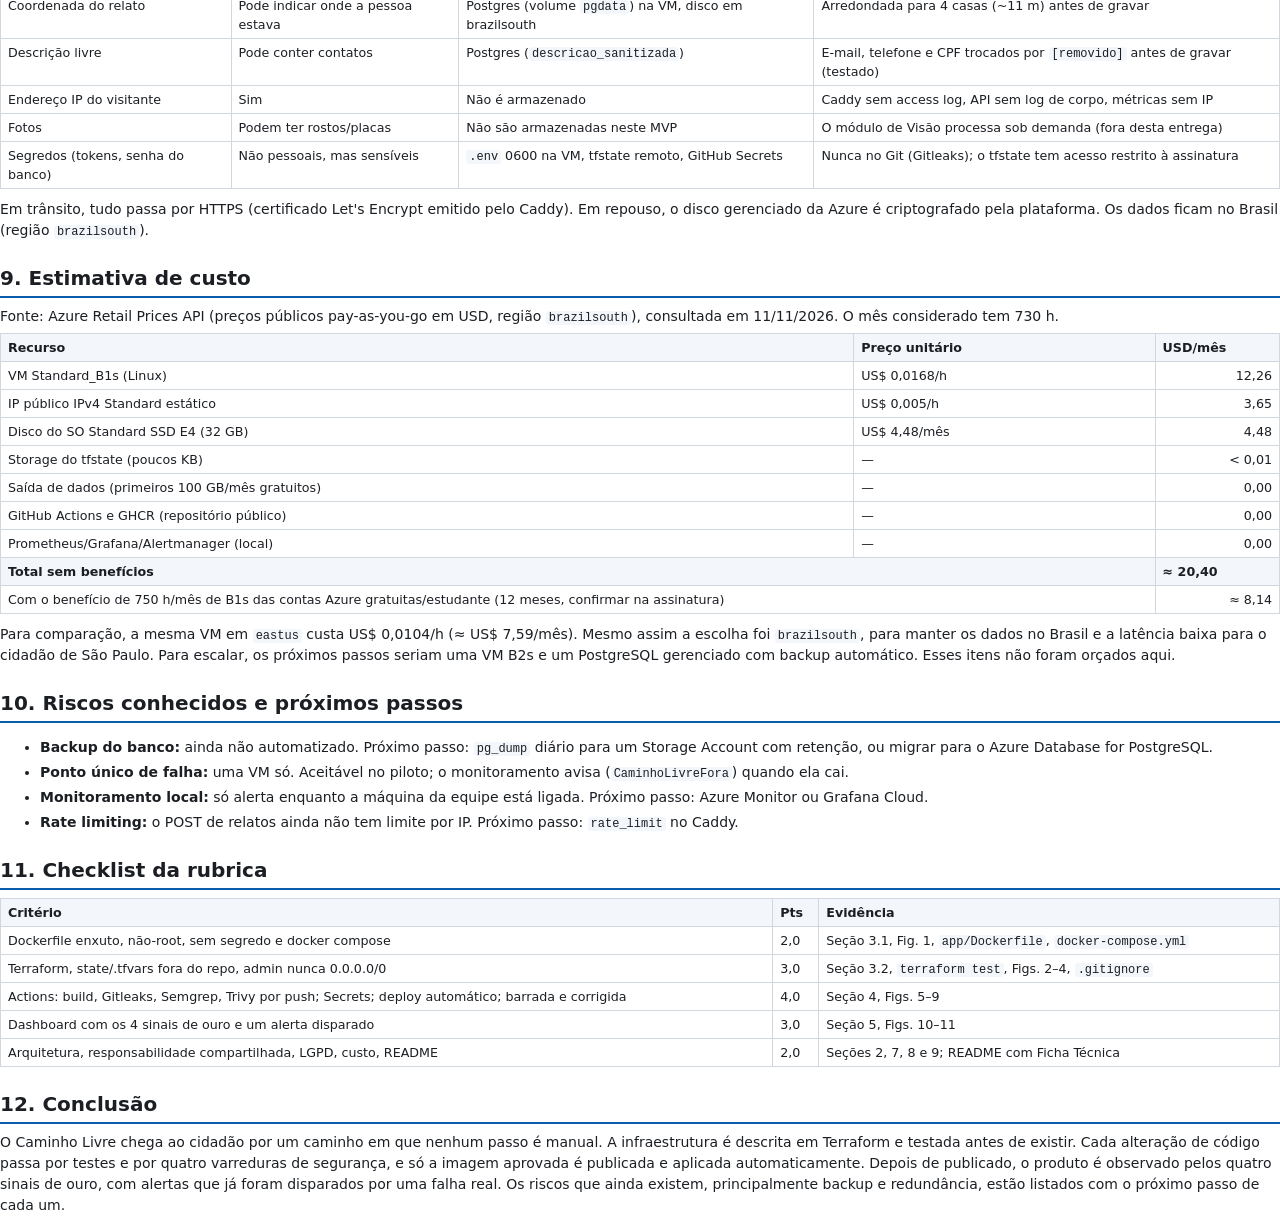
==== commit 9259a6b7: "docs: integrantes e links do repositorio Co-Authored-By: Claude Opus 5.5 <noreply@anthropic.com>" ====
--- a/docs/relatorio.html
+++ b/docs/relatorio.html
@@ -40,18 +40,17 @@
 
 <table>
   <tr><th>Integrante (nome completo)</th><th>RM</th></tr>
-  <tr><td><span class="pendente">preencher</span></td><td><span class="pendente">preencher</span></td></tr>
-  <tr><td><span class="pendente">preencher</span></td><td><span class="pendente">preencher</span></td></tr>
-  <tr><td><span class="pendente">preencher</span></td><td><span class="pendente">preencher</span></td></tr>
-  <tr><td><span class="pendente">preencher</span></td><td><span class="pendente">preencher</span></td></tr>
-  <tr><td><span class="pendente">preencher</span></td><td><span class="pendente">preencher</span></td></tr>
+  <tr><td>Guilherme Rocha Bianchini</td><td>RM97974</td></tr>
+  <tr><td>Nikolas Rodrigues Moura dos Santos</td><td>RM551566</td></tr>
+  <tr><td>Thiago Jardim de Oliveira</td><td>RM551624</td></tr>
+  <tr><td>Rodrigo Brasileiro</td><td>RM98952</td></tr>
 </table>
 
 <table>
   <tr><th style="width:28%">Link</th><th>Endereço</th></tr>
   <tr><td>MVP publicado (URL pública)</td><td><a class="pendente" href="https://caminholivre-gs.brazilsouth.cloudapp.azure.com">https://caminholivre-gs.brazilsouth.cloudapp.azure.com</a> (confirmar com <code>terraform output app_url</code>)</td></tr>
-  <tr><td>Repositório público</td><td><a class="pendente" href="https://github.com/OWNER/caminho-livre">https://github.com/OWNER/caminho-livre</a></td></tr>
-  <tr><td>Pipeline (GitHub Actions)</td><td><a class="pendente" href="https://github.com/OWNER/caminho-livre/actions">https://github.com/OWNER/caminho-livre/actions</a></td></tr>
+  <tr><td>Repositório público</td><td><a href="https://github.com/santos-nikolas/caminho-livre">https://github.com/santos-nikolas/caminho-livre</a></td></tr>
+  <tr><td>Pipeline (GitHub Actions)</td><td><a href="https://github.com/santos-nikolas/caminho-livre/actions">https://github.com/santos-nikolas/caminho-livre/actions</a></td></tr>
 </table>
 
 <h2>1. Ficha Técnica do MVP</h2>
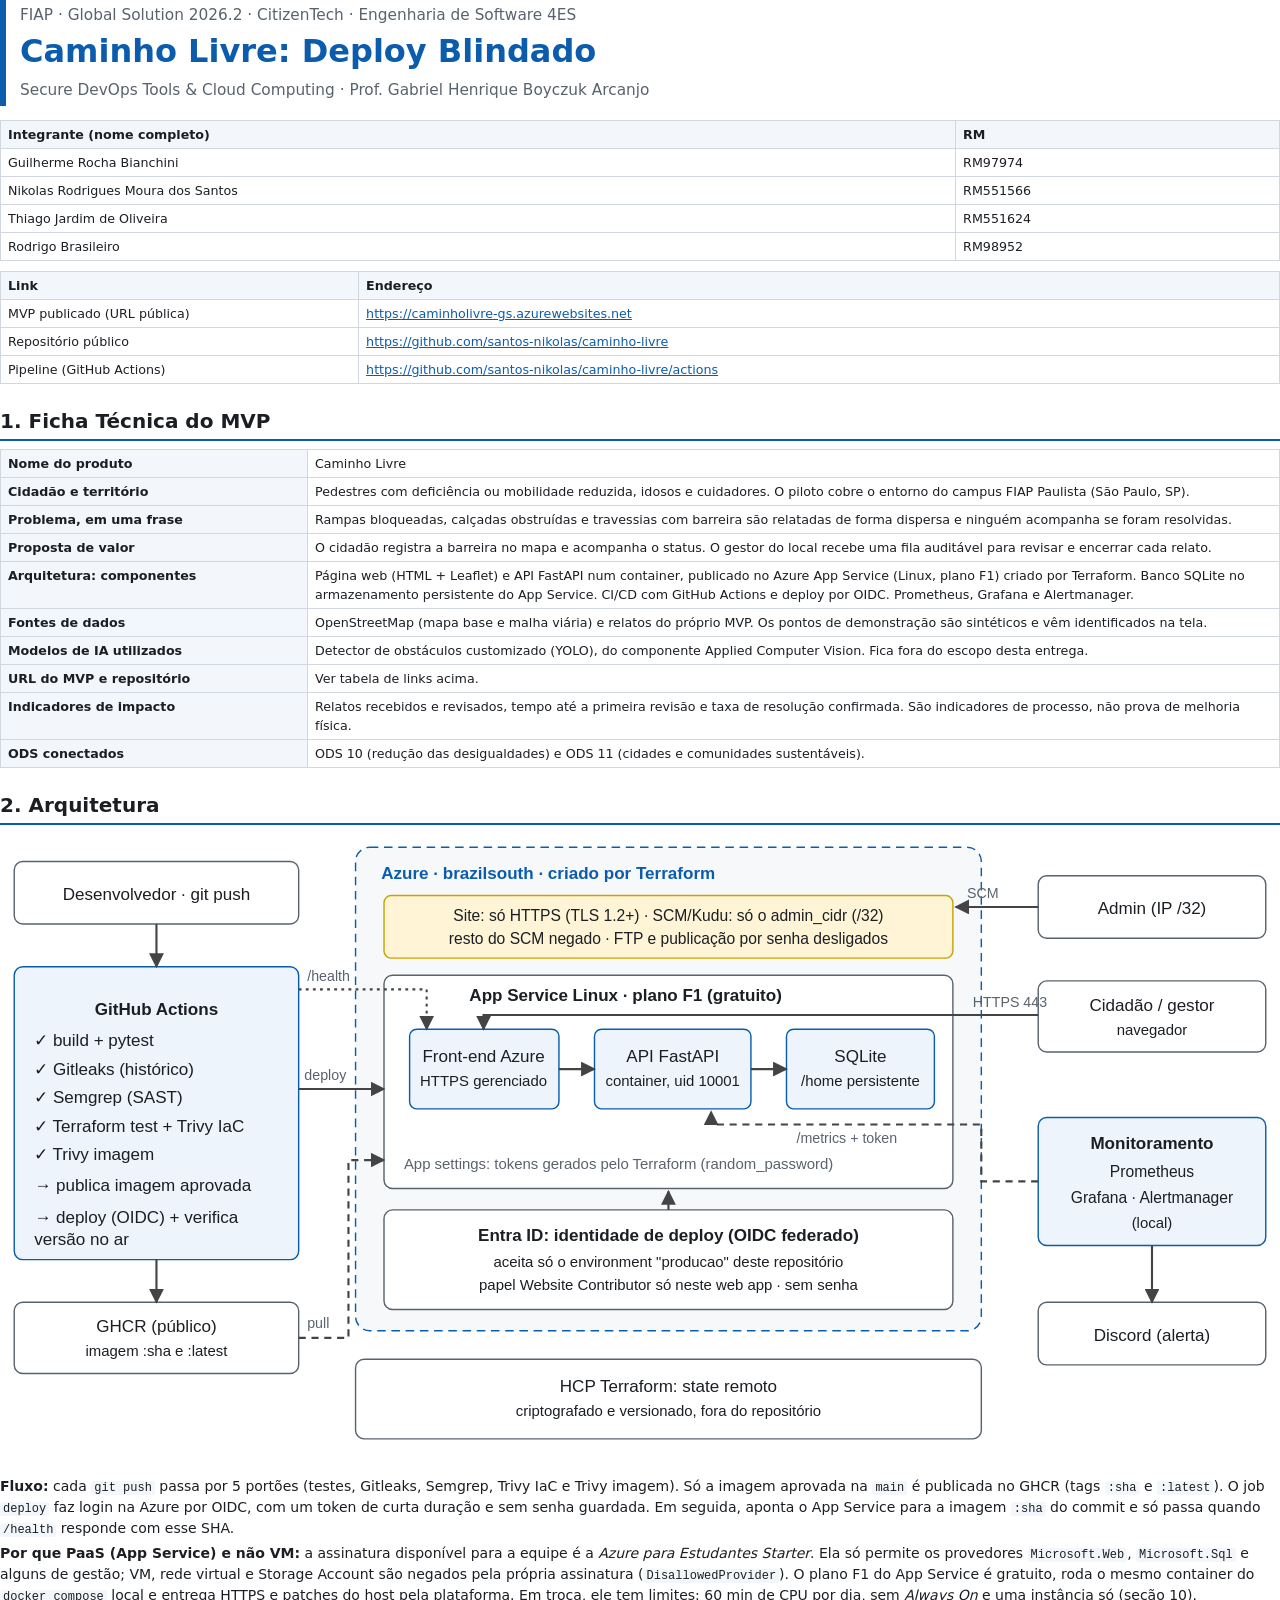
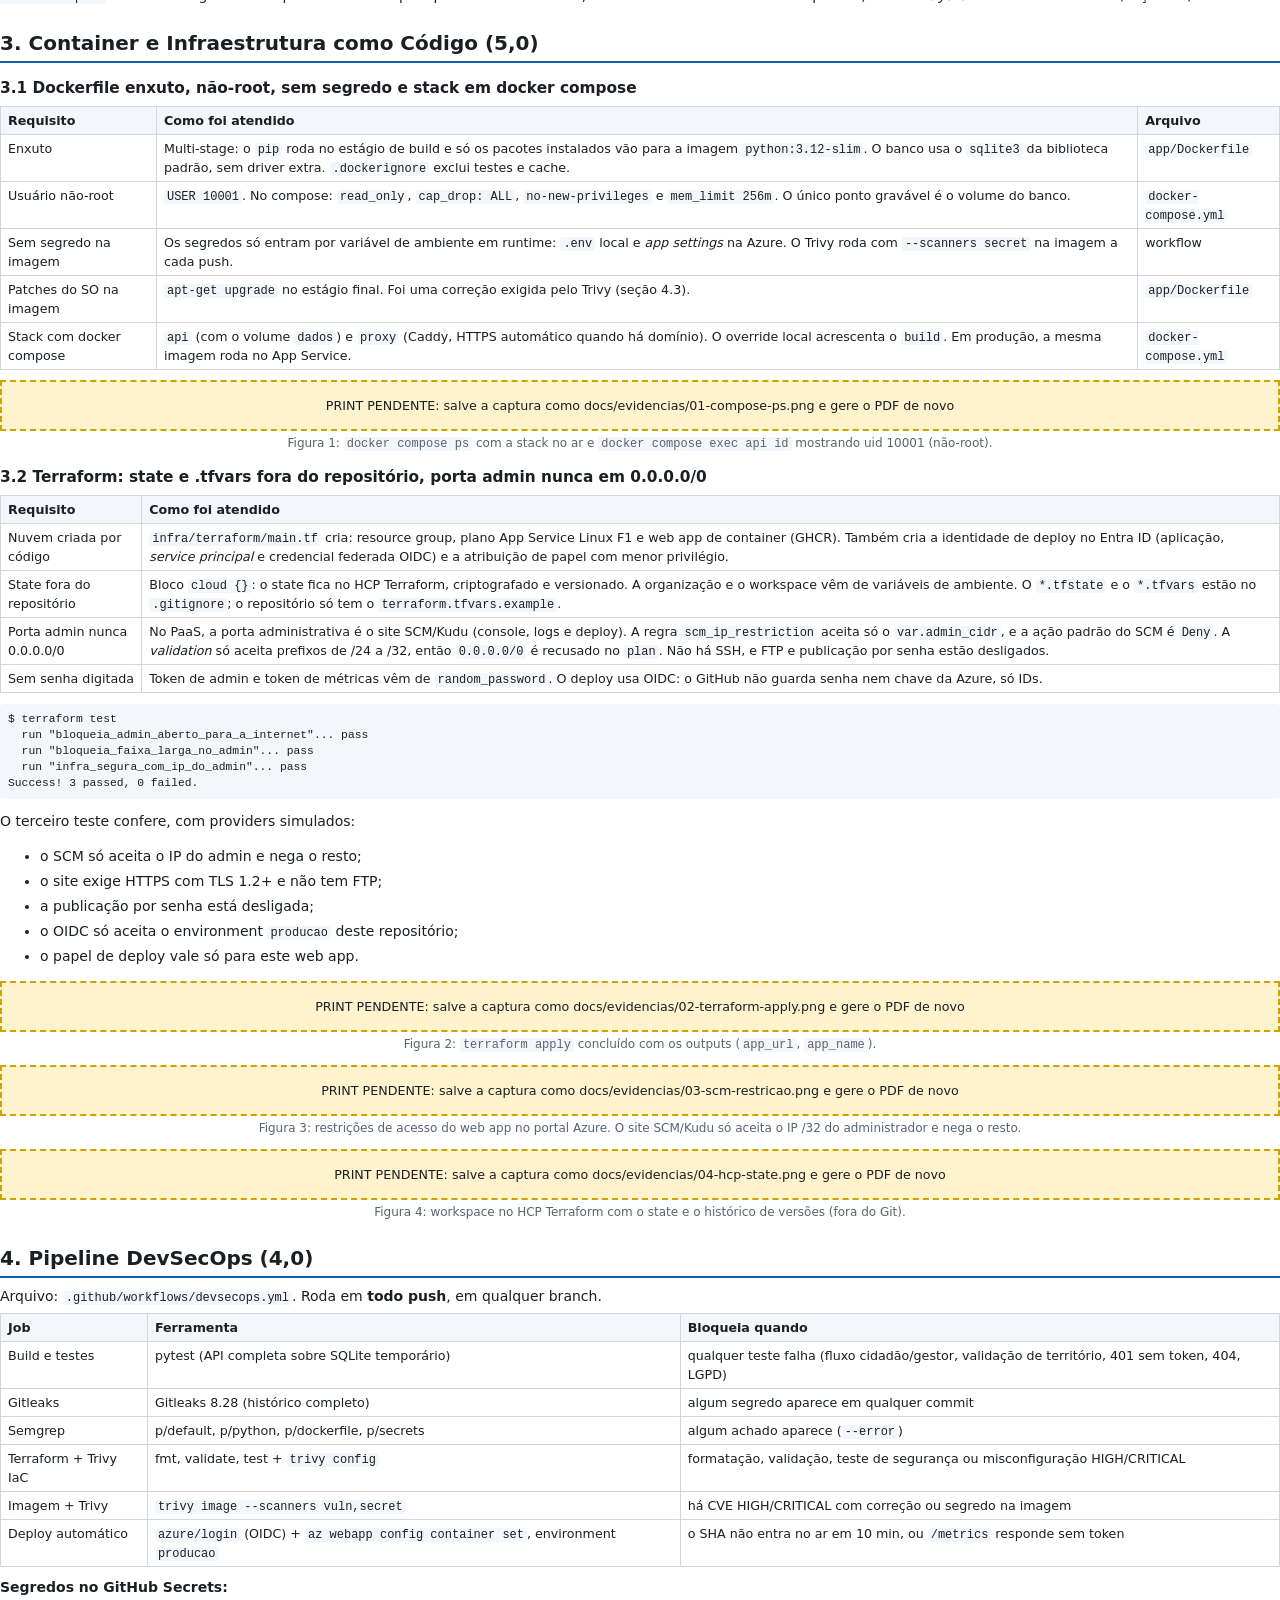
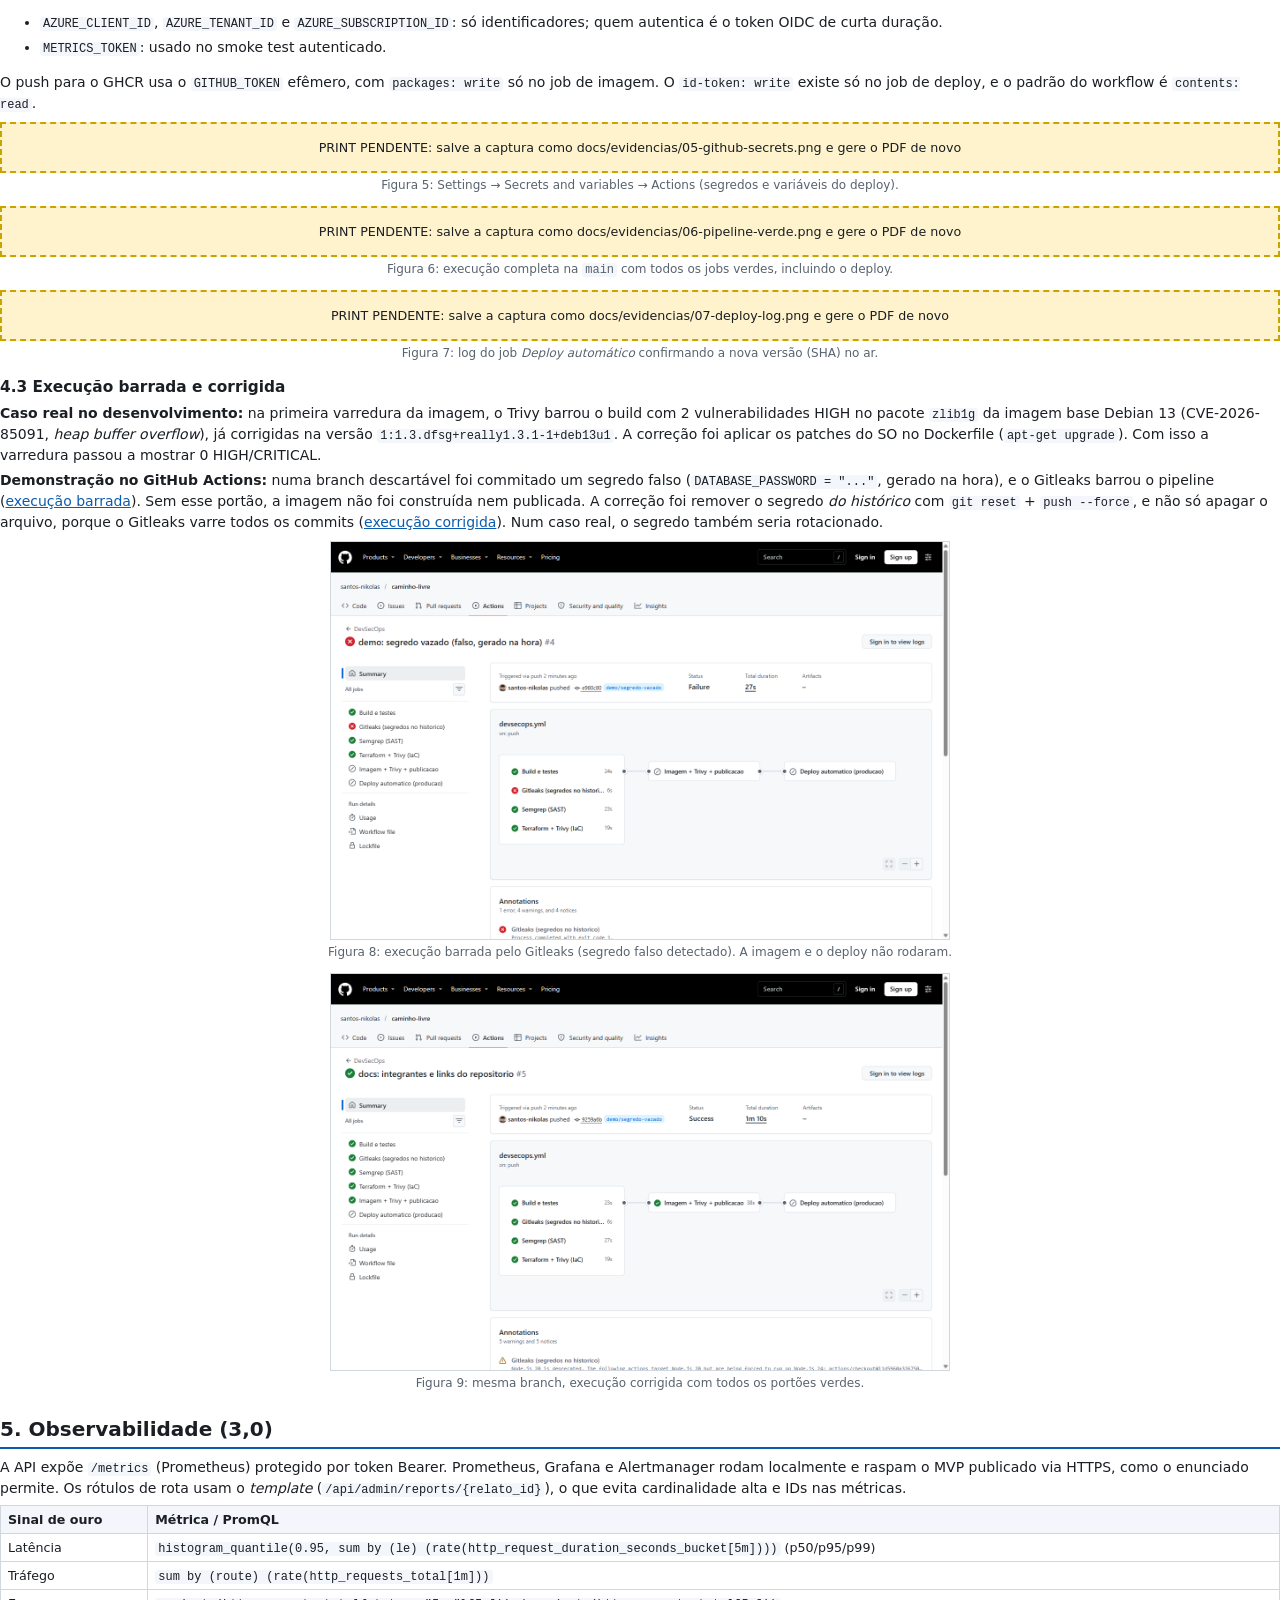
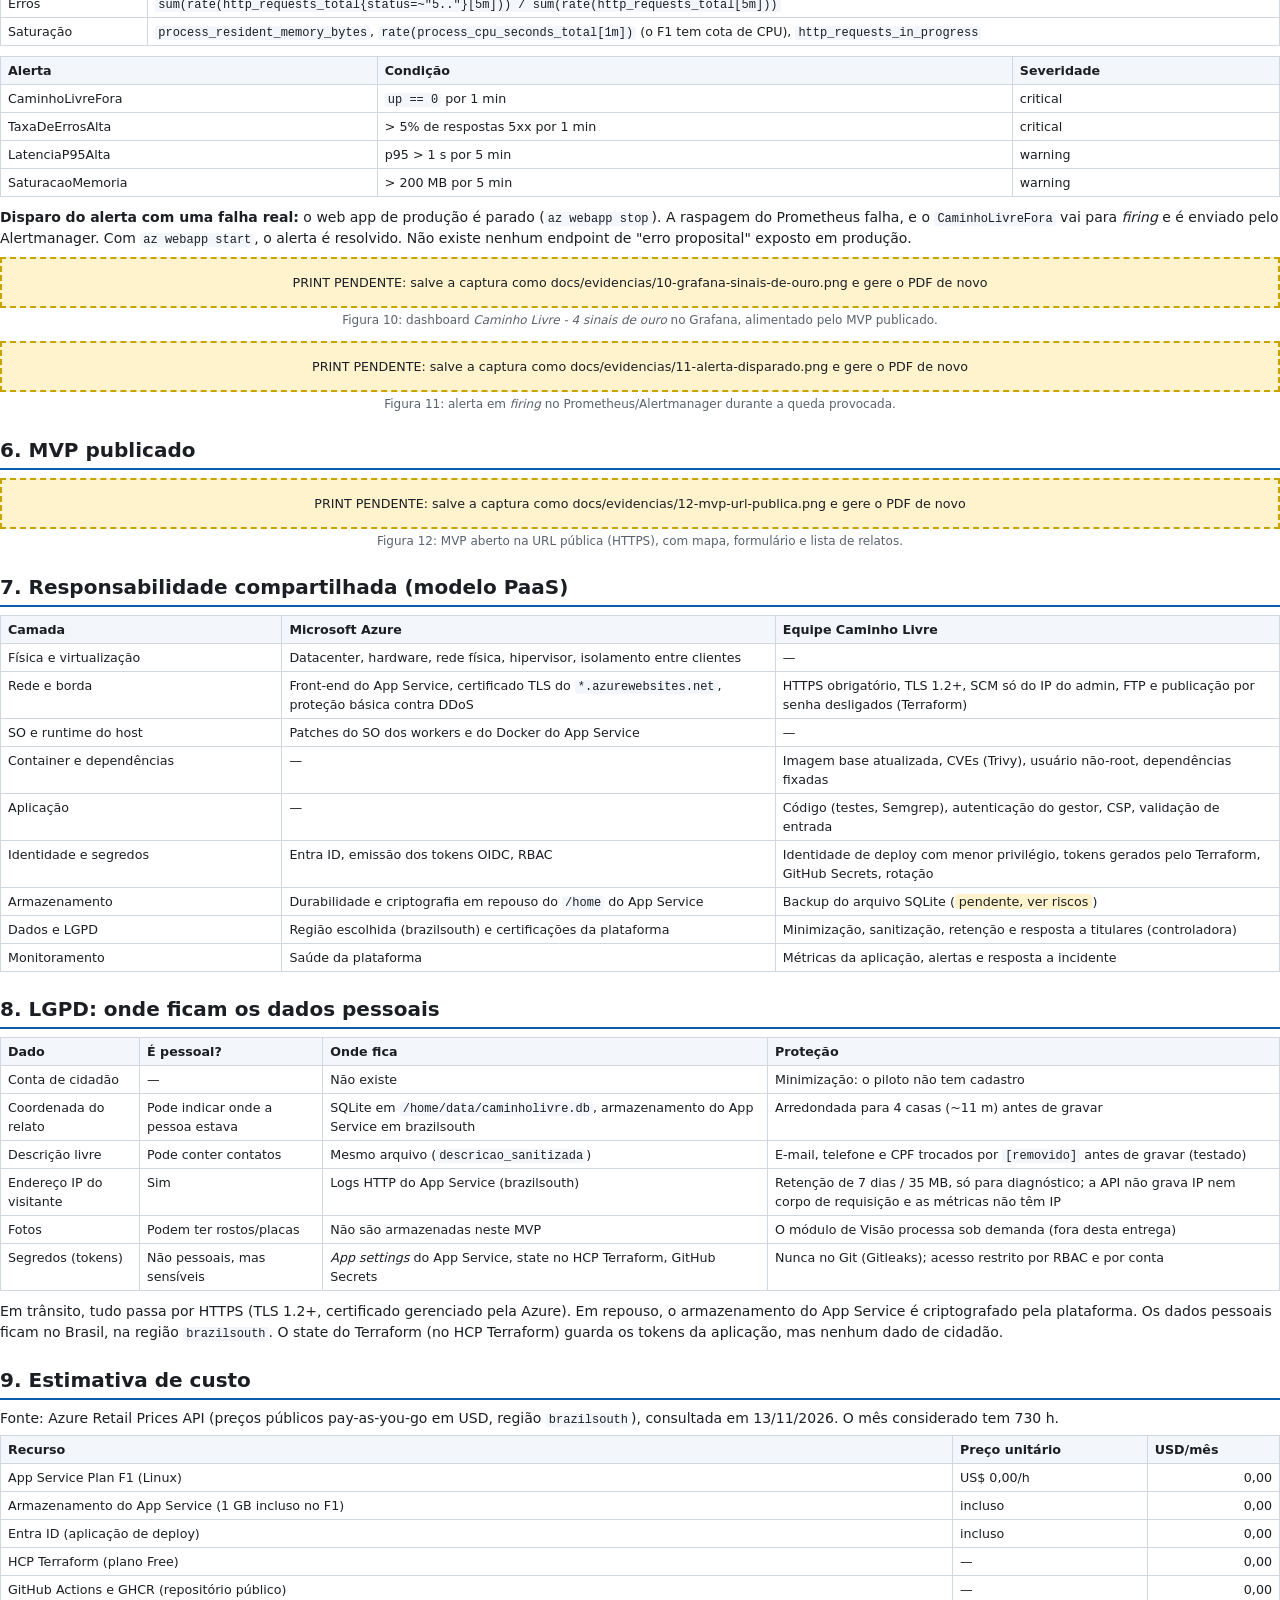
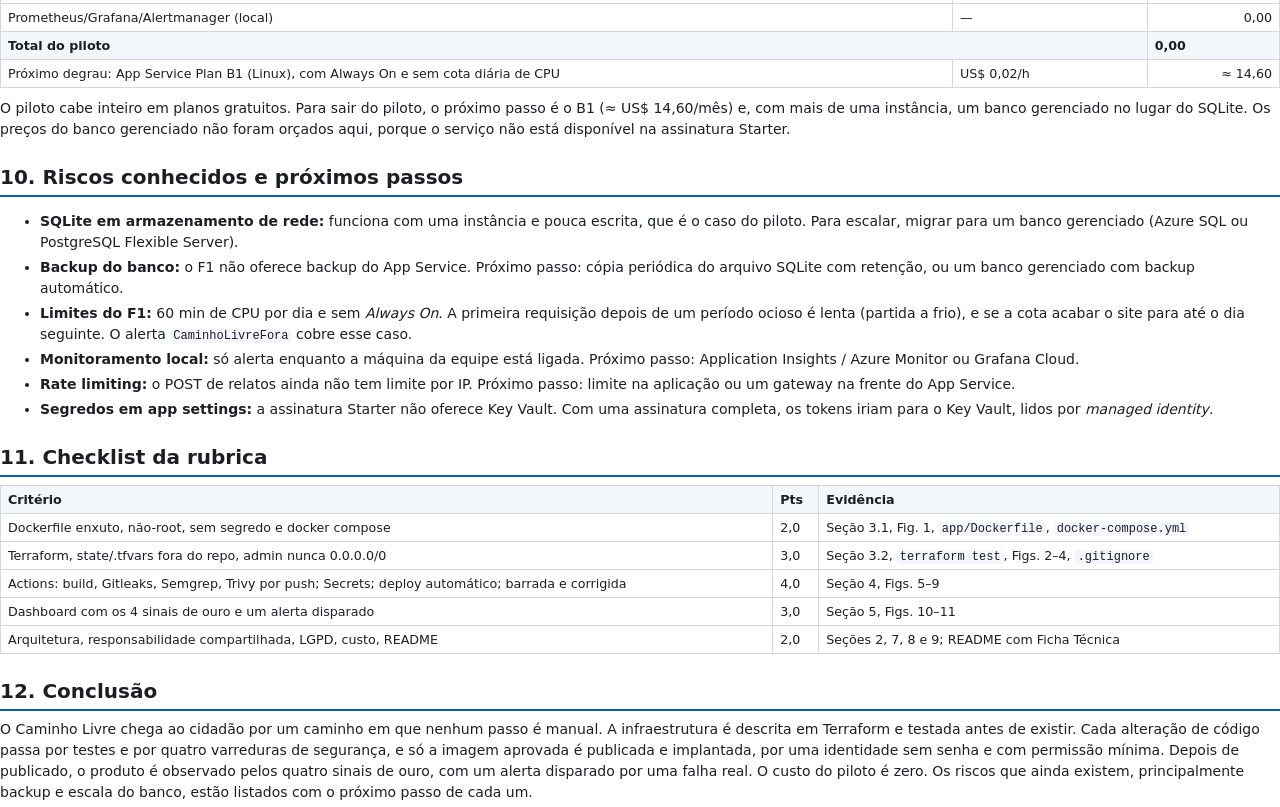
==== commit 0d0355be: "Azure App Service (F1) no lugar da VM: assinatura Estudantes Starter so permite Microsoft.Web - Terr" ====
--- a/docs/relatorio.html
+++ b/docs/relatorio.html
@@ -48,7 +48,7 @@
 
 <table>
   <tr><th style="width:28%">Link</th><th>Endereço</th></tr>
-  <tr><td>MVP publicado (URL pública)</td><td><a class="pendente" href="https://caminholivre-gs.brazilsouth.cloudapp.azure.com">https://caminholivre-gs.brazilsouth.cloudapp.azure.com</a> (confirmar com <code>terraform output app_url</code>)</td></tr>
+  <tr><td>MVP publicado (URL pública)</td><td><a href="https://caminholivre-gs.azurewebsites.net">https://caminholivre-gs.azurewebsites.net</a></td></tr>
   <tr><td>Repositório público</td><td><a href="https://github.com/santos-nikolas/caminho-livre">https://github.com/santos-nikolas/caminho-livre</a></td></tr>
   <tr><td>Pipeline (GitHub Actions)</td><td><a href="https://github.com/santos-nikolas/caminho-livre/actions">https://github.com/santos-nikolas/caminho-livre/actions</a></td></tr>
 </table>
@@ -59,7 +59,7 @@
   <tr><th>Cidadão e território</th><td>Pedestres com deficiência ou mobilidade reduzida, idosos e cuidadores. O piloto cobre o entorno do campus FIAP Paulista (São Paulo, SP).</td></tr>
   <tr><th>Problema, em uma frase</th><td>Rampas bloqueadas, calçadas obstruídas e travessias com barreira são relatadas de forma dispersa e ninguém acompanha se foram resolvidas.</td></tr>
   <tr><th>Proposta de valor</th><td>O cidadão registra a barreira no mapa e acompanha o status. O gestor do local recebe uma fila auditável para revisar e encerrar cada relato.</td></tr>
-  <tr><th>Arquitetura: componentes</th><td>Página web (HTML + Leaflet), API FastAPI, PostgreSQL e Caddy (HTTPS) em Docker Compose, numa VM Azure criada por Terraform. CI/CD com GitHub Actions. Prometheus, Grafana e Alertmanager.</td></tr>
+  <tr><th>Arquitetura: componentes</th><td>Página web (HTML + Leaflet) e API FastAPI num container, publicado no Azure App Service (Linux, plano F1) criado por Terraform. Banco SQLite no armazenamento persistente do App Service. CI/CD com GitHub Actions e deploy por OIDC. Prometheus, Grafana e Alertmanager.</td></tr>
   <tr><th>Fontes de dados</th><td>OpenStreetMap (mapa base e malha viária) e relatos do próprio MVP. Os pontos de demonstração são sintéticos e vêm identificados na tela.</td></tr>
   <tr><th>Modelos de IA utilizados</th><td>Detector de obstáculos customizado (YOLO), do componente Applied Computer Vision. Fica fora do escopo desta entrega.</td></tr>
   <tr><th>URL do MVP e repositório</th><td>Ver tabela de links acima.</td></tr>
@@ -68,7 +68,7 @@
 </table>
 
 <h2>2. Arquitetura</h2>
-<svg viewBox="0 0 900 440" width="100%" role="img" aria-label="Diagrama da arquitetura">
+<svg viewBox="0 0 900 445" width="100%" role="img" aria-label="Diagrama da arquitetura">
   <defs>
     <marker id="s" viewBox="0 0 10 10" refX="9" refY="5" markerWidth="7" markerHeight="7" orient="auto-start-reverse"><path d="M0,0 L10,5 L0,10 z" fill="#444"/></marker>
   </defs>
@@ -76,51 +76,50 @@
     <!-- coluna esquerda: CI/CD -->
     <rect x="10" y="20" width="200" height="44" rx="6" fill="#fff" stroke="#59636e"/>
     <text x="110" y="47" text-anchor="middle">Desenvolvedor · git push</text>
-    <rect x="10" y="94" width="200" height="200" rx="6" fill="#eef4fb" stroke="#0b5cad"/>
-    <text x="110" y="116" text-anchor="middle" font-weight="700">GitHub Actions</text>
-    <text x="24" y="142">✓ build + pytest (Postgres)</text>
-    <text x="24" y="164">✓ Gitleaks (histórico)</text>
-    <text x="24" y="186">✓ Semgrep (SAST)</text>
-    <text x="24" y="208">✓ Terraform test + Trivy IaC</text>
+    <rect x="10" y="94" width="200" height="206" rx="6" fill="#eef4fb" stroke="#0b5cad"/>
+    <text x="110" y="128" text-anchor="middle" font-weight="700">GitHub Actions</text>
+    <text x="24" y="150">✓ build + pytest</text>
+    <text x="24" y="170">✓ Gitleaks (histórico)</text>
+    <text x="24" y="190">✓ Semgrep (SAST)</text>
+    <text x="24" y="210">✓ Terraform test + Trivy IaC</text>
     <text x="24" y="230">✓ Trivy imagem</text>
     <text x="24" y="252">→ publica imagem aprovada</text>
-    <text x="24" y="274">→ job deploy verifica versão</text>
+    <text x="24" y="274">→ deploy (OIDC) + verifica</text>
+    <text x="24" y="290">   versão no ar</text>
     <rect x="10" y="330" width="200" height="50" rx="6" fill="#fff" stroke="#59636e"/>
-    <text x="110" y="351" text-anchor="middle">GHCR</text>
+    <text x="110" y="351" text-anchor="middle">GHCR (público)</text>
     <text x="110" y="368" text-anchor="middle" font-size="10.5">imagem :sha e :latest</text>
     <!-- nuvem -->
-    <rect x="250" y="10" width="440" height="420" rx="10" fill="#f6f8fa" stroke="#0b5cad" stroke-dasharray="6 4"/>
+    <rect x="250" y="10" width="440" height="340" rx="10" fill="#f6f8fa" stroke="#0b5cad" stroke-dasharray="6 4"/>
     <text x="268" y="32" font-weight="700" fill="#0b5cad">Azure · brazilsouth · criado por Terraform</text>
-    <rect x="270" y="46" width="400" height="40" rx="5" fill="#fff4d6" stroke="#c9a400"/>
-    <text x="470" y="64" text-anchor="middle" font-size="11">NSG: 80/443 da Internet · 22 só do admin_cidr (/32)</text>
-    <text x="470" y="79" text-anchor="middle" font-size="11">regra final: negar todo o resto</text>
-    <rect x="270" y="100" width="400" height="240" rx="6" fill="#fff" stroke="#59636e"/>
-    <text x="284" y="120" font-weight="700">VM Ubuntu 24.04 · B1s · Docker Compose</text>
+    <rect x="270" y="44" width="400" height="44" rx="5" fill="#fff4d6" stroke="#c9a400"/>
+    <text x="470" y="62" text-anchor="middle" font-size="11">Site: só HTTPS (TLS 1.2+) · SCM/Kudu: só o admin_cidr (/32)</text>
+    <text x="470" y="78" text-anchor="middle" font-size="11">resto do SCM negado · FTP e publicação por senha desligados</text>
+    <rect x="270" y="100" width="400" height="150" rx="6" fill="#fff" stroke="#59636e"/>
+    <text x="330" y="118" font-weight="700">App Service Linux · plano F1 (gratuito)</text>
     <rect x="288" y="138" width="105" height="56" rx="5" fill="#eef4fb" stroke="#0b5cad"/>
-    <text x="340" y="161" text-anchor="middle">Caddy</text>
-    <text x="340" y="178" text-anchor="middle" font-size="10.5">HTTPS automático</text>
+    <text x="340" y="161" text-anchor="middle">Front-end Azure</text>
+    <text x="340" y="178" text-anchor="middle" font-size="10.5">HTTPS gerenciado</text>
     <rect x="418" y="138" width="110" height="56" rx="5" fill="#eef4fb" stroke="#0b5cad"/>
     <text x="473" y="161" text-anchor="middle">API FastAPI</text>
-    <text x="473" y="178" text-anchor="middle" font-size="10.5">uid 10001, read-only</text>
+    <text x="473" y="178" text-anchor="middle" font-size="10.5">container, uid 10001</text>
     <rect x="553" y="138" width="104" height="56" rx="5" fill="#eef4fb" stroke="#0b5cad"/>
-    <text x="605" y="161" text-anchor="middle">PostgreSQL</text>
-    <text x="605" y="178" text-anchor="middle" font-size="10.5">sem porta pública</text>
-    <rect x="288" y="232" width="240" height="50" rx="5" fill="#fff" stroke="#59636e"/>
-    <text x="408" y="253" text-anchor="middle">systemd timer (60 s)</text>
-    <text x="408" y="270" text-anchor="middle" font-size="10.5">docker compose pull + up -d</text>
-    <rect x="553" y="232" width="104" height="50" rx="5" fill="#fff" stroke="#59636e"/>
-    <text x="605" y="253" text-anchor="middle">.env 0600</text>
-    <text x="605" y="270" text-anchor="middle" font-size="10.5">segredos gerados</text>
-    <text x="284" y="318" font-size="10.5" fill="#59636e">Disco SSD gerenciado (criptografado em repouso pela Azure) · volume pgdata</text>
-    <rect x="270" y="360" width="400" height="50" rx="5" fill="#fff" stroke="#59636e"/>
-    <text x="470" y="381" text-anchor="middle">Azure Storage: terraform.tfstate</text>
-    <text x="470" y="398" text-anchor="middle" font-size="10.5">versionado, TLS 1.2, sem acesso público (fora do repositório)</text>
+    <text x="605" y="161" text-anchor="middle">SQLite</text>
+    <text x="605" y="178" text-anchor="middle" font-size="10.5">/home persistente</text>
+    <text x="284" y="236" font-size="10.5" fill="#59636e">App settings: tokens gerados pelo Terraform (random_password)</text>
+    <rect x="270" y="265" width="400" height="70" rx="6" fill="#fff" stroke="#59636e"/>
+    <text x="470" y="287" text-anchor="middle" font-weight="700">Entra ID: identidade de deploy (OIDC federado)</text>
+    <text x="470" y="305" text-anchor="middle" font-size="10.5">aceita só o environment "producao" deste repositório</text>
+    <text x="470" y="321" text-anchor="middle" font-size="10.5">papel Website Contributor só neste web app · sem senha</text>
+    <rect x="250" y="370" width="440" height="56" rx="6" fill="#fff" stroke="#59636e"/>
+    <text x="470" y="393" text-anchor="middle">HCP Terraform: state remoto</text>
+    <text x="470" y="410" text-anchor="middle" font-size="10.5">criptografado e versionado, fora do repositório</text>
     <!-- coluna direita -->
-    <rect x="730" y="40" width="160" height="50" rx="6" fill="#fff" stroke="#59636e"/>
-    <text x="810" y="61" text-anchor="middle">Cidadão / gestor</text>
-    <text x="810" y="78" text-anchor="middle" font-size="10.5">navegador</text>
-    <rect x="730" y="120" width="160" height="44" rx="6" fill="#fff" stroke="#59636e"/>
-    <text x="810" y="147" text-anchor="middle">Admin (IP /32)</text>
+    <rect x="730" y="30" width="160" height="44" rx="6" fill="#fff" stroke="#59636e"/>
+    <text x="810" y="57" text-anchor="middle">Admin (IP /32)</text>
+    <rect x="730" y="104" width="160" height="50" rx="6" fill="#fff" stroke="#59636e"/>
+    <text x="810" y="125" text-anchor="middle">Cidadão / gestor</text>
+    <text x="810" y="142" text-anchor="middle" font-size="10.5">navegador</text>
     <rect x="730" y="200" width="160" height="90" rx="6" fill="#eef4fb" stroke="#0b5cad"/>
     <text x="810" y="222" text-anchor="middle" font-weight="700">Monitoramento</text>
     <text x="810" y="242" text-anchor="middle" font-size="11">Prometheus</text>
@@ -131,77 +130,92 @@
   </g>
   <g stroke="#444" stroke-width="1.5" fill="none">
     <path d="M110 64 V94" marker-end="url(#s)"/>
-    <path d="M110 294 V330" marker-end="url(#s)"/>
-    <path d="M210 355 H240 V257 H288" stroke-dasharray="5 4" marker-end="url(#s)"/>
+    <path d="M110 300 V330" marker-end="url(#s)"/>
+    <path d="M210 110 H300 V138" stroke-dasharray="2 3" marker-end="url(#s)"/>
+    <path d="M210 180 H270" marker-end="url(#s)"/>
+    <path d="M210 355 H245 V230 H270" stroke-dasharray="5 4" marker-end="url(#s)"/>
     <path d="M393 166 H418" marker-end="url(#s)"/>
     <path d="M528 166 H553" marker-end="url(#s)"/>
-    <path d="M408 232 V194" stroke-dasharray="5 4" marker-end="url(#s)"/>
-    <path d="M730 65 H700 V130 H365 V138" marker-end="url(#s)"/>
-    <path d="M730 142 H690 V120" marker-end="url(#s)"/>
-    <path d="M730 245 H710 V212 H340 V194" stroke-dasharray="5 4" marker-end="url(#s)"/>
+    <path d="M470 265 V252" marker-end="url(#s)"/>
+    <path d="M730 52 H672" marker-end="url(#s)"/>
+    <path d="M730 128 H340 V138" marker-end="url(#s)"/>
+    <path d="M730 245 H690 V205 H500 V196" stroke-dasharray="5 4" marker-end="url(#s)"/>
     <path d="M810 290 V330" marker-end="url(#s)"/>
-    <path d="M210 270 H230 V128 H340 V138" stroke-dasharray="2 3" marker-end="url(#s)"/>
   </g>
   <g font-size="10" fill="#59636e">
-    <text x="218" y="348">pull</text>
-    <text x="704" y="58">HTTPS 443</text>
-    <text x="694" y="136">SSH 22</text>
-    <text x="600" y="224">/metrics + token</text>
-    <text x="236" y="122">/health</text>
+    <text x="216" y="104">/health</text>
+    <text x="214" y="174">deploy</text>
+    <text x="216" y="348">pull</text>
+    <text x="680" y="46">SCM</text>
+    <text x="684" y="122">HTTPS 443</text>
+    <text x="560" y="218">/metrics + token</text>
   </g>
 </svg>
-<p><strong>Fluxo:</strong> cada <code>git push</code> passa por 5 portões (testes, Gitleaks, Semgrep, Trivy IaC e Trivy imagem). Só a imagem aprovada na <code>main</code> recebe a tag <code>latest</code> no GHCR. Na VM, um <code>systemd timer</code> aplica a imagem nova em até 60 s (deploy <em>pull-based</em>), e o job <code>deploy</code> do pipeline só passa quando <code>/health</code> responde com o SHA do commit. O CI não guarda credencial da Azure e o SSH não fica aberto para a internet.</p>
-<p><strong>Por que VM (IaaS) e não PaaS:</strong> o custo é previsível e cabe no free tier de estudante. A stack é a mesma que roda local (<code>docker-compose.yml</code>) e o Terraform descreve toda a rede. O preço disso é que patches do SO, backup e disponibilidade ficam com a equipe (seção 7).</p>
+<p><strong>Fluxo:</strong> cada <code>git push</code> passa por 5 portões (testes, Gitleaks, Semgrep, Trivy IaC e Trivy imagem). Só a imagem aprovada na <code>main</code> é publicada no GHCR (tags <code>:sha</code> e <code>:latest</code>). O job <code>deploy</code> faz login na Azure por OIDC, com um token de curta duração e sem senha guardada. Em seguida, aponta o App Service para a imagem <code>:sha</code> do commit e só passa quando <code>/health</code> responde com esse SHA.</p>
+<p><strong>Por que PaaS (App Service) e não VM:</strong> a assinatura disponível para a equipe é a <em>Azure para Estudantes Starter</em>. Ela só permite os provedores <code>Microsoft.Web</code>, <code>Microsoft.Sql</code> e alguns de gestão; VM, rede virtual e Storage Account são negados pela própria assinatura (<code>DisallowedProvider</code>). O plano F1 do App Service é gratuito, roda o mesmo container do <code>docker compose</code> local e entrega HTTPS e patches do host pela plataforma. Em troca, ele tem limites: 60 min de CPU por dia, sem <em>Always On</em> e uma instância só (seção 10).</p>
 
 <h2 class="quebra">3. Container e Infraestrutura como Código (5,0)</h2>
 <h3>3.1 Dockerfile enxuto, não-root, sem segredo e stack em docker compose</h3>
 <table>
   <tr><th>Requisito</th><th>Como foi atendido</th><th>Arquivo</th></tr>
-  <tr><td>Enxuto</td><td>Multi-stage: o <code>pip</code> roda no estágio de build e só os pacotes instalados vão para a imagem <code>python:3.12-slim</code>. <code>.dockerignore</code> exclui testes e cache.</td><td><code>app/Dockerfile</code></td></tr>
-  <tr><td>Usuário não-root</td><td><code>USER 10001</code>. No compose: <code>read_only</code>, <code>cap_drop: ALL</code>, <code>no-new-privileges</code>, <code>mem_limit 256m</code>.</td><td><code>docker-compose.yml</code></td></tr>
-  <tr><td>Sem segredo na imagem</td><td>Os segredos só entram por variável de ambiente em runtime. O Trivy roda com <code>--scanners secret</code> na imagem a cada push.</td><td>workflow</td></tr>
+  <tr><td>Enxuto</td><td>Multi-stage: o <code>pip</code> roda no estágio de build e só os pacotes instalados vão para a imagem <code>python:3.12-slim</code>. O banco usa o <code>sqlite3</code> da biblioteca padrão, sem driver extra. <code>.dockerignore</code> exclui testes e cache.</td><td><code>app/Dockerfile</code></td></tr>
+  <tr><td>Usuário não-root</td><td><code>USER 10001</code>. No compose: <code>read_only</code>, <code>cap_drop: ALL</code>, <code>no-new-privileges</code> e <code>mem_limit 256m</code>. O único ponto gravável é o volume do banco.</td><td><code>docker-compose.yml</code></td></tr>
+  <tr><td>Sem segredo na imagem</td><td>Os segredos só entram por variável de ambiente em runtime: <code>.env</code> local e <em>app settings</em> na Azure. O Trivy roda com <code>--scanners secret</code> na imagem a cada push.</td><td>workflow</td></tr>
   <tr><td>Patches do SO na imagem</td><td><code>apt-get upgrade</code> no estágio final. Foi uma correção exigida pelo Trivy (seção 4.3).</td><td><code>app/Dockerfile</code></td></tr>
-  <tr><td>Stack com docker compose</td><td><code>db</code> (Postgres sem porta publicada) + <code>api</code> + <code>proxy</code> (Caddy). O mesmo arquivo roda local e na VM, e o override local só acrescenta o <code>build</code>.</td><td><code>docker-compose.yml</code></td></tr>
-</table>
-<figure><img src="evidencias/01-compose-ps.png" alt="docker compose ps"><figcaption>Figura 1: <code>docker compose ps</code> com os 3 serviços saudáveis e <code>docker compose exec api id</code> mostrando uid 10001 (não-root).</figcaption></figure>
+  <tr><td>Stack com docker compose</td><td><code>api</code> (com o volume <code>dados</code>) e <code>proxy</code> (Caddy, HTTPS automático quando há domínio). O override local acrescenta o <code>build</code>. Em produção, a mesma imagem roda no App Service.</td><td><code>docker-compose.yml</code></td></tr>
+</table>
+<figure><img src="evidencias/01-compose-ps.png" alt="docker compose ps"><figcaption>Figura 1: <code>docker compose ps</code> com a stack no ar e <code>docker compose exec api id</code> mostrando uid 10001 (não-root).</figcaption></figure>
 
 <h3>3.2 Terraform: state e .tfvars fora do repositório, porta admin nunca em 0.0.0.0/0</h3>
 <table>
   <tr><th>Requisito</th><th>Como foi atendido</th></tr>
-  <tr><td>Nuvem criada por código</td><td><code>infra/terraform/main.tf</code>: resource group, VNet/subnet, NSG, IP público com DNS, NIC e VM Ubuntu 24.04. A VM é provisionada por cloud-init: Docker, stack, <code>.env</code> 0600, swap, timer de deploy e <code>unattended-upgrades</code>.</td></tr>
-  <tr><td>State fora do repositório</td><td>Backend <code>azurerm</code> num Storage Account com versionamento, TLS 1.2 e sem acesso público, criado por <code>infra/bootstrap/criar-state.sh</code>. O <code>backend.hcl</code>, o <code>*.tfstate</code> e o <code>*.tfvars</code> estão no <code>.gitignore</code>; o repositório só tem os <code>*.example</code>.</td></tr>
-  <tr><td>Porta admin nunca 0.0.0.0/0</td><td>A regra SSH usa <code>var.admin_cidr</code>, e a <em>validation</em> só aceita prefixos de /24 a /32 (0.0.0.0/0 é recusado no <code>plan</code>). O <code>terraform test</code> prova os dois bloqueios no CI, com providers simulados. Os únicos acessos públicos são 80/443, e a última regra nega todo o resto.</td></tr>
-  <tr><td>Sem senha digitada</td><td>Senha do Postgres, token admin e token de métricas vêm de <code>random_password</code>. O SSH aceita só chave; login por senha está desabilitado.</td></tr>
+  <tr><td>Nuvem criada por código</td><td><code>infra/terraform/main.tf</code> cria: resource group, plano App Service Linux F1 e web app de container (GHCR). Também cria a identidade de deploy no Entra ID (aplicação, <em>service principal</em> e credencial federada OIDC) e a atribuição de papel com menor privilégio.</td></tr>
+  <tr><td>State fora do repositório</td><td>Bloco <code>cloud {}</code>: o state fica no HCP Terraform, criptografado e versionado. A organização e o workspace vêm de variáveis de ambiente. O <code>*.tfstate</code> e o <code>*.tfvars</code> estão no <code>.gitignore</code>; o repositório só tem o <code>terraform.tfvars.example</code>.</td></tr>
+  <tr><td>Porta admin nunca 0.0.0.0/0</td><td>No PaaS, a porta administrativa é o site SCM/Kudu (console, logs e deploy). A regra <code>scm_ip_restriction</code> aceita só o <code>var.admin_cidr</code>, e a ação padrão do SCM é <code>Deny</code>. A <em>validation</em> só aceita prefixos de /24 a /32, então <code>0.0.0.0/0</code> é recusado no <code>plan</code>. Não há SSH, e FTP e publicação por senha estão desligados.</td></tr>
+  <tr><td>Sem senha digitada</td><td>Token de admin e token de métricas vêm de <code>random_password</code>. O deploy usa OIDC: o GitHub não guarda senha nem chave da Azure, só IDs.</td></tr>
 </table>
 <pre>$ terraform test
-  run "bloqueia_ssh_aberto_para_a_internet"... pass
-  run "bloqueia_faixa_larga_no_ssh"... pass
+  run "bloqueia_admin_aberto_para_a_internet"... pass
+  run "bloqueia_faixa_larga_no_admin"... pass
   run "infra_segura_com_ip_do_admin"... pass
 Success! 3 passed, 0 failed.</pre>
-<figure><img src="evidencias/02-terraform-apply.png" alt="terraform apply"><figcaption>Figura 2: <code>terraform apply</code> concluído com os outputs (<code>app_url</code>, <code>public_ip</code>).</figcaption></figure>
-<figure><img src="evidencias/03-nsg-portal.png" alt="regras do NSG"><figcaption>Figura 3: regras de entrada do NSG no portal Azure. SSH só aceita o IP /32 do administrador.</figcaption></figure>
-<figure><img src="evidencias/04-tfstate-storage.png" alt="state remoto"><figcaption>Figura 4: <code>caminho-livre.tfstate</code> no container <code>tfstate</code> do Storage Account (fora do Git).</figcaption></figure>
+<p>O terceiro teste confere, com providers simulados:</p>
+<ul>
+  <li>o SCM só aceita o IP do admin e nega o resto;</li>
+  <li>o site exige HTTPS com TLS 1.2+ e não tem FTP;</li>
+  <li>a publicação por senha está desligada;</li>
+  <li>o OIDC só aceita o environment <code>producao</code> deste repositório;</li>
+  <li>o papel de deploy vale só para este web app.</li>
+</ul>
+<figure><img src="evidencias/02-terraform-apply.png" alt="terraform apply"><figcaption>Figura 2: <code>terraform apply</code> concluído com os outputs (<code>app_url</code>, <code>app_name</code>).</figcaption></figure>
+<figure><img src="evidencias/03-scm-restricao.png" alt="restrição do SCM"><figcaption>Figura 3: restrições de acesso do web app no portal Azure. O site SCM/Kudu só aceita o IP /32 do administrador e nega o resto.</figcaption></figure>
+<figure><img src="evidencias/04-hcp-state.png" alt="state remoto"><figcaption>Figura 4: workspace no HCP Terraform com o state e o histórico de versões (fora do Git).</figcaption></figure>
 
 <h2 class="quebra">4. Pipeline DevSecOps (4,0)</h2>
 <p>Arquivo: <code>.github/workflows/devsecops.yml</code>. Roda em <strong>todo push</strong>, em qualquer branch.</p>
 <table>
   <tr><th>Job</th><th>Ferramenta</th><th>Bloqueia quando</th></tr>
-  <tr><td>Build e testes</td><td>pytest + Postgres 16 (service)</td><td>qualquer teste falha (fluxo cidadão/gestor, validação de território, 401 sem token, LGPD)</td></tr>
+  <tr><td>Build e testes</td><td>pytest (API completa sobre SQLite temporário)</td><td>qualquer teste falha (fluxo cidadão/gestor, validação de território, 401 sem token, 404, LGPD)</td></tr>
   <tr><td>Gitleaks</td><td>Gitleaks 8.28 (histórico completo)</td><td>algum segredo aparece em qualquer commit</td></tr>
   <tr><td>Semgrep</td><td>p/default, p/python, p/dockerfile, p/secrets</td><td>algum achado aparece (<code>--error</code>)</td></tr>
   <tr><td>Terraform + Trivy IaC</td><td>fmt, validate, test + <code>trivy config</code></td><td>formatação, validação, teste de segurança ou misconfiguração HIGH/CRITICAL</td></tr>
   <tr><td>Imagem + Trivy</td><td><code>trivy image --scanners vuln,secret</code></td><td>há CVE HIGH/CRITICAL com correção ou segredo na imagem</td></tr>
-  <tr><td>Deploy automático</td><td>job com environment <code>producao</code></td><td>o SHA não entra no ar em 5 min, ou <code>/metrics</code> responde sem token</td></tr>
-</table>
-<p><strong>Segredos no GitHub Secrets:</strong> <code>METRICS_TOKEN</code> é usado no smoke test autenticado. O push para o GHCR usa o <code>GITHUB_TOKEN</code> efêmero, com permissão <code>packages: write</code> só no job de imagem; o padrão do workflow é <code>contents: read</code>. Nenhuma credencial da Azure fica no CI.</p>
-<figure><img src="evidencias/05-github-secrets.png" alt="GitHub Secrets"><figcaption>Figura 5: Settings → Secrets and variables → Actions (<code>METRICS_TOKEN</code> e a variável <code>APP_URL</code>).</figcaption></figure>
+  <tr><td>Deploy automático</td><td><code>azure/login</code> (OIDC) + <code>az webapp config container set</code>, environment <code>producao</code></td><td>o SHA não entra no ar em 10 min, ou <code>/metrics</code> responde sem token</td></tr>
+</table>
+<p><strong>Segredos no GitHub Secrets:</strong></p>
+<ul>
+  <li><code>AZURE_CLIENT_ID</code>, <code>AZURE_TENANT_ID</code> e <code>AZURE_SUBSCRIPTION_ID</code>: só identificadores; quem autentica é o token OIDC de curta duração.</li>
+  <li><code>METRICS_TOKEN</code>: usado no smoke test autenticado.</li>
+</ul>
+<p>O push para o GHCR usa o <code>GITHUB_TOKEN</code> efêmero, com <code>packages: write</code> só no job de imagem. O <code>id-token: write</code> existe só no job de deploy, e o padrão do workflow é <code>contents: read</code>.</p>
+<figure><img src="evidencias/05-github-secrets.png" alt="GitHub Secrets"><figcaption>Figura 5: Settings → Secrets and variables → Actions (segredos e variáveis do deploy).</figcaption></figure>
 <figure><img src="evidencias/06-pipeline-verde.png" alt="pipeline verde"><figcaption>Figura 6: execução completa na <code>main</code> com todos os jobs verdes, incluindo o deploy.</figcaption></figure>
 <figure><img src="evidencias/07-deploy-log.png" alt="log do deploy"><figcaption>Figura 7: log do job <em>Deploy automático</em> confirmando a nova versão (SHA) no ar.</figcaption></figure>
 
 <h3>4.3 Execução barrada e corrigida</h3>
 <p><strong>Caso real no desenvolvimento:</strong> na primeira varredura da imagem, o Trivy barrou o build com 2 vulnerabilidades HIGH no pacote <code>zlib1g</code> da imagem base Debian 13 (CVE-2026-85091, <em>heap buffer overflow</em>), já corrigidas na versão <code>1:1.3.dfsg+really1.3.1-1+deb13u1</code>. A correção foi aplicar os patches do SO no Dockerfile (<code>apt-get upgrade</code>). Com isso a varredura passou a mostrar 0 HIGH/CRITICAL.</p>
-<p><strong>Demonstração no GitHub Actions:</strong> numa branch descartável foi commitado um segredo falso (<code>DATABASE_PASSWORD = "..."</code>) e o Gitleaks barrou o pipeline. A correção foi remover o segredo <em>do histórico</em> (<code>git reset</code> + <code>push --force</code>), não só apagar o arquivo, porque o Gitleaks varre todos os commits. Num caso real, o segredo também seria rotacionado.</p>
-<figure><img src="evidencias/08-pipeline-barrado.png" alt="execução barrada"><figcaption>Figura 8: execução barrada pelo Gitleaks (segredo falso detectado).</figcaption></figure>
+<p><strong>Demonstração no GitHub Actions:</strong> numa branch descartável foi commitado um segredo falso (<code>DATABASE_PASSWORD = "..."</code>, gerado na hora), e o Gitleaks barrou o pipeline (<a href="https://github.com/santos-nikolas/caminho-livre/actions/runs/43145312127">execução barrada</a>). Sem esse portão, a imagem não foi construída nem publicada. A correção foi remover o segredo <em>do histórico</em> com <code>git reset</code> + <code>push --force</code>, e não só apagar o arquivo, porque o Gitleaks varre todos os commits (<a href="https://github.com/santos-nikolas/caminho-livre/actions/runs/43145405668">execução corrigida</a>). Num caso real, o segredo também seria rotacionado.</p>
+<figure><img src="evidencias/08-pipeline-barrado.png" alt="execução barrada"><figcaption>Figura 8: execução barrada pelo Gitleaks (segredo falso detectado). A imagem e o deploy não rodaram.</figcaption></figure>
 <figure><img src="evidencias/09-pipeline-corrigido.png" alt="execução corrigida"><figcaption>Figura 9: mesma branch, execução corrigida com todos os portões verdes.</figcaption></figure>
 
 <h2 class="quebra">5. Observabilidade (3,0)</h2>
@@ -211,7 +225,7 @@
   <tr><td>Latência</td><td><code>histogram_quantile(0.95, sum by (le) (rate(http_request_duration_seconds_bucket[5m])))</code> (p50/p95/p99)</td></tr>
   <tr><td>Tráfego</td><td><code>sum by (route) (rate(http_requests_total[1m]))</code></td></tr>
   <tr><td>Erros</td><td><code>sum(rate(http_requests_total{status=~"5.."}[5m])) / sum(rate(http_requests_total[5m]))</code></td></tr>
-  <tr><td>Saturação</td><td><code>process_resident_memory_bytes</code> (limite de 256 MB), <code>rate(process_cpu_seconds_total[1m])</code>, <code>http_requests_in_progress</code></td></tr>
+  <tr><td>Saturação</td><td><code>process_resident_memory_bytes</code>, <code>rate(process_cpu_seconds_total[1m])</code> (o F1 tem cota de CPU), <code>http_requests_in_progress</code></td></tr>
 </table>
 <table>
   <tr><th>Alerta</th><th>Condição</th><th>Severidade</th></tr>
@@ -220,61 +234,62 @@
   <tr><td>LatenciaP95Alta</td><td>p95 &gt; 1 s por 5 min</td><td>warning</td></tr>
   <tr><td>SaturacaoMemoria</td><td>&gt; 200 MB por 5 min</td><td>warning</td></tr>
 </table>
-<p><strong>Como o alerta foi disparado:</strong> com o banco parado na VM (<code>docker compose stop db</code>) e o site em uso, a API passou a responder 500 e o <code>TaxaDeErrosAlta</code> foi para <em>firing</em>. O Alertmanager enviou a notificação ao Discord. Com <code>docker compose start db</code>, o alerta foi resolvido e a notificação de <em>resolved</em> também foi enviada. É uma falha real de dependência, sem nenhum endpoint de "erro proposital" exposto em produção.</p>
+<p><strong>Disparo do alerta com uma falha real:</strong> o web app de produção é parado (<code>az webapp stop</code>). A raspagem do Prometheus falha, e o <code>CaminhoLivreFora</code> vai para <em>firing</em> e é enviado pelo Alertmanager. Com <code>az webapp start</code>, o alerta é resolvido. Não existe nenhum endpoint de "erro proposital" exposto em produção.</p>
 <figure><img src="evidencias/10-grafana-sinais-de-ouro.png" alt="dashboard"><figcaption>Figura 10: dashboard <em>Caminho Livre - 4 sinais de ouro</em> no Grafana, alimentado pelo MVP publicado.</figcaption></figure>
-<figure><img src="evidencias/11-alerta-disparado.png" alt="alerta disparado"><figcaption>Figura 11: alerta <code>TaxaDeErrosAlta</code> em <em>firing</em> no Prometheus/Alertmanager e a mensagem recebida no Discord.</figcaption></figure>
+<figure><img src="evidencias/11-alerta-disparado.png" alt="alerta disparado"><figcaption>Figura 11: alerta em <em>firing</em> no Prometheus/Alertmanager durante a queda provocada.</figcaption></figure>
 
 <h2 class="quebra">6. MVP publicado</h2>
-<figure><img src="evidencias/12-mvp-url-publica.png" alt="MVP"><figcaption>Figura 12: MVP aberto na URL pública (HTTPS, janela anônima), com mapa, formulário e lista de relatos.</figcaption></figure>
-
-<h2>7. Responsabilidade compartilhada (modelo IaaS)</h2>
+<figure><img src="evidencias/12-mvp-url-publica.png" alt="MVP"><figcaption>Figura 12: MVP aberto na URL pública (HTTPS), com mapa, formulário e lista de relatos.</figcaption></figure>
+
+<h2>7. Responsabilidade compartilhada (modelo PaaS)</h2>
 <table>
   <tr><th style="width:22%">Camada</th><th>Microsoft Azure</th><th>Equipe Caminho Livre</th></tr>
   <tr><td>Física e virtualização</td><td>Datacenter, hardware, rede física, hipervisor, isolamento entre clientes</td><td>—</td></tr>
-  <tr><td>Rede</td><td>Infraestrutura da VNet, mecanismo do NSG, IP público</td><td>Regras do NSG (Terraform): só 80/443 públicos, SSH só do admin, negar o resto</td></tr>
-  <tr><td>Armazenamento</td><td>Durabilidade do disco gerenciado e criptografia em repouso (chaves da plataforma)</td><td>Backup lógico do Postgres (<span class="pendente">pendente, ver riscos</span>), proteção do Storage do tfstate</td></tr>
-  <tr><td>Sistema operacional</td><td>Imagem Ubuntu publicada pela Canonical no marketplace</td><td>Patches (<code>unattended-upgrades</code>), hardening, chave SSH sem senha</td></tr>
-  <tr><td>Containers e dependências</td><td>—</td><td>Imagem base atualizada, CVEs (Trivy), usuário não-root, capabilities</td></tr>
+  <tr><td>Rede e borda</td><td>Front-end do App Service, certificado TLS do <code>*.azurewebsites.net</code>, proteção básica contra DDoS</td><td>HTTPS obrigatório, TLS 1.2+, SCM só do IP do admin, FTP e publicação por senha desligados (Terraform)</td></tr>
+  <tr><td>SO e runtime do host</td><td>Patches do SO dos workers e do Docker do App Service</td><td>—</td></tr>
+  <tr><td>Container e dependências</td><td>—</td><td>Imagem base atualizada, CVEs (Trivy), usuário não-root, dependências fixadas</td></tr>
   <tr><td>Aplicação</td><td>—</td><td>Código (testes, Semgrep), autenticação do gestor, CSP, validação de entrada</td></tr>
-  <tr><td>Identidade e segredos</td><td>Entra ID / RBAC da assinatura</td><td>Segredos gerados pelo Terraform, <code>.env</code> 0600, GitHub Secrets, rotação</td></tr>
+  <tr><td>Identidade e segredos</td><td>Entra ID, emissão dos tokens OIDC, RBAC</td><td>Identidade de deploy com menor privilégio, tokens gerados pelo Terraform, GitHub Secrets, rotação</td></tr>
+  <tr><td>Armazenamento</td><td>Durabilidade e criptografia em repouso do <code>/home</code> do App Service</td><td>Backup do arquivo SQLite (<span class="pendente">pendente, ver riscos</span>)</td></tr>
   <tr><td>Dados e LGPD</td><td>Região escolhida (brazilsouth) e certificações da plataforma</td><td>Minimização, sanitização, retenção e resposta a titulares (controladora)</td></tr>
-  <tr><td>Monitoramento</td><td>Saúde do host físico</td><td>Métricas da aplicação, alertas e resposta a incidente</td></tr>
+  <tr><td>Monitoramento</td><td>Saúde da plataforma</td><td>Métricas da aplicação, alertas e resposta a incidente</td></tr>
 </table>
 
 <h2>8. LGPD: onde ficam os dados pessoais</h2>
 <table>
   <tr><th>Dado</th><th>É pessoal?</th><th>Onde fica</th><th>Proteção</th></tr>
   <tr><td>Conta de cidadão</td><td>—</td><td>Não existe</td><td>Minimização: o piloto não tem cadastro</td></tr>
-  <tr><td>Coordenada do relato</td><td>Pode indicar onde a pessoa estava</td><td>Postgres (volume <code>pgdata</code>) na VM, disco em brazilsouth</td><td>Arredondada para 4 casas (~11 m) antes de gravar</td></tr>
-  <tr><td>Descrição livre</td><td>Pode conter contatos</td><td>Postgres (<code>descricao_sanitizada</code>)</td><td>E-mail, telefone e CPF trocados por <code>[removido]</code> antes de gravar (testado)</td></tr>
-  <tr><td>Endereço IP do visitante</td><td>Sim</td><td>Não é armazenado</td><td>Caddy sem access log, API sem log de corpo, métricas sem IP</td></tr>
+  <tr><td>Coordenada do relato</td><td>Pode indicar onde a pessoa estava</td><td>SQLite em <code>/home/data/caminholivre.db</code>, armazenamento do App Service em brazilsouth</td><td>Arredondada para 4 casas (~11 m) antes de gravar</td></tr>
+  <tr><td>Descrição livre</td><td>Pode conter contatos</td><td>Mesmo arquivo (<code>descricao_sanitizada</code>)</td><td>E-mail, telefone e CPF trocados por <code>[removido]</code> antes de gravar (testado)</td></tr>
+  <tr><td>Endereço IP do visitante</td><td>Sim</td><td>Logs HTTP do App Service (brazilsouth)</td><td>Retenção de 7 dias / 35 MB, só para diagnóstico; a API não grava IP nem corpo de requisição e as métricas não têm IP</td></tr>
   <tr><td>Fotos</td><td>Podem ter rostos/placas</td><td>Não são armazenadas neste MVP</td><td>O módulo de Visão processa sob demanda (fora desta entrega)</td></tr>
-  <tr><td>Segredos (tokens, senha do banco)</td><td>Não pessoais, mas sensíveis</td><td><code>.env</code> 0600 na VM, tfstate remoto, GitHub Secrets</td><td>Nunca no Git (Gitleaks); o tfstate tem acesso restrito à assinatura</td></tr>
-</table>
-<p>Em trânsito, tudo passa por HTTPS (certificado Let's Encrypt emitido pelo Caddy). Em repouso, o disco gerenciado da Azure é criptografado pela plataforma. Os dados ficam no Brasil (região <code>brazilsouth</code>).</p>
+  <tr><td>Segredos (tokens)</td><td>Não pessoais, mas sensíveis</td><td><em>App settings</em> do App Service, state no HCP Terraform, GitHub Secrets</td><td>Nunca no Git (Gitleaks); acesso restrito por RBAC e por conta</td></tr>
+</table>
+<p>Em trânsito, tudo passa por HTTPS (TLS 1.2+, certificado gerenciado pela Azure). Em repouso, o armazenamento do App Service é criptografado pela plataforma. Os dados pessoais ficam no Brasil, na região <code>brazilsouth</code>. O state do Terraform (no HCP Terraform) guarda os tokens da aplicação, mas nenhum dado de cidadão.</p>
 
 <h2>9. Estimativa de custo</h2>
-<p>Fonte: Azure Retail Prices API (preços públicos pay-as-you-go em USD, região <code>brazilsouth</code>), consultada em 11/11/2026. O mês considerado tem 730 h.</p>
+<p>Fonte: Azure Retail Prices API (preços públicos pay-as-you-go em USD, região <code>brazilsouth</code>), consultada em 13/11/2026. O mês considerado tem 730 h.</p>
 <table>
   <tr><th>Recurso</th><th>Preço unitário</th><th class="n">USD/mês</th></tr>
-  <tr><td>VM Standard_B1s (Linux)</td><td>US$ 0,0168/h</td><td class="n">12,26</td></tr>
-  <tr><td>IP público IPv4 Standard estático</td><td>US$ 0,005/h</td><td class="n">3,65</td></tr>
-  <tr><td>Disco do SO Standard SSD E4 (32 GB)</td><td>US$ 4,48/mês</td><td class="n">4,48</td></tr>
-  <tr><td>Storage do tfstate (poucos KB)</td><td>—</td><td class="n">&lt; 0,01</td></tr>
-  <tr><td>Saída de dados (primeiros 100 GB/mês gratuitos)</td><td>—</td><td class="n">0,00</td></tr>
+  <tr><td>App Service Plan F1 (Linux)</td><td>US$ 0,00/h</td><td class="n">0,00</td></tr>
+  <tr><td>Armazenamento do App Service (1 GB incluso no F1)</td><td>incluso</td><td class="n">0,00</td></tr>
+  <tr><td>Entra ID (aplicação de deploy)</td><td>incluso</td><td class="n">0,00</td></tr>
+  <tr><td>HCP Terraform (plano Free)</td><td>—</td><td class="n">0,00</td></tr>
   <tr><td>GitHub Actions e GHCR (repositório público)</td><td>—</td><td class="n">0,00</td></tr>
   <tr><td>Prometheus/Grafana/Alertmanager (local)</td><td>—</td><td class="n">0,00</td></tr>
-  <tr><th colspan="2">Total sem benefícios</th><th class="n">≈ 20,40</th></tr>
-  <tr><td colspan="2">Com o benefício de 750 h/mês de B1s das contas Azure gratuitas/estudante (12 meses, confirmar na assinatura)</td><td class="n">≈ 8,14</td></tr>
-</table>
-<p>Para comparação, a mesma VM em <code>eastus</code> custa US$ 0,0104/h (≈ US$ 7,59/mês). Mesmo assim a escolha foi <code>brazilsouth</code>, para manter os dados no Brasil e a latência baixa para o cidadão de São Paulo. Para escalar, os próximos passos seriam uma VM B2s e um PostgreSQL gerenciado com backup automático. Esses itens não foram orçados aqui.</p>
+  <tr><th colspan="2">Total do piloto</th><th class="n">0,00</th></tr>
+  <tr><td>Próximo degrau: App Service Plan B1 (Linux), com Always On e sem cota diária de CPU</td><td>US$ 0,02/h</td><td class="n">≈ 14,60</td></tr>
+</table>
+<p>O piloto cabe inteiro em planos gratuitos. Para sair do piloto, o próximo passo é o B1 (≈ US$ 14,60/mês) e, com mais de uma instância, um banco gerenciado no lugar do SQLite. Os preços do banco gerenciado não foram orçados aqui, porque o serviço não está disponível na assinatura Starter.</p>
 
 <h2>10. Riscos conhecidos e próximos passos</h2>
 <ul>
-  <li><strong>Backup do banco:</strong> ainda não automatizado. Próximo passo: <code>pg_dump</code> diário para um Storage Account com retenção, ou migrar para o Azure Database for PostgreSQL.</li>
-  <li><strong>Ponto único de falha:</strong> uma VM só. Aceitável no piloto; o monitoramento avisa (<code>CaminhoLivreFora</code>) quando ela cai.</li>
-  <li><strong>Monitoramento local:</strong> só alerta enquanto a máquina da equipe está ligada. Próximo passo: Azure Monitor ou Grafana Cloud.</li>
-  <li><strong>Rate limiting:</strong> o POST de relatos ainda não tem limite por IP. Próximo passo: <code>rate_limit</code> no Caddy.</li>
+  <li><strong>SQLite em armazenamento de rede:</strong> funciona com uma instância e pouca escrita, que é o caso do piloto. Para escalar, migrar para um banco gerenciado (Azure SQL ou PostgreSQL Flexible Server).</li>
+  <li><strong>Backup do banco:</strong> o F1 não oferece backup do App Service. Próximo passo: cópia periódica do arquivo SQLite com retenção, ou um banco gerenciado com backup automático.</li>
+  <li><strong>Limites do F1:</strong> 60 min de CPU por dia e sem <em>Always On</em>. A primeira requisição depois de um período ocioso é lenta (partida a frio), e se a cota acabar o site para até o dia seguinte. O alerta <code>CaminhoLivreFora</code> cobre esse caso.</li>
+  <li><strong>Monitoramento local:</strong> só alerta enquanto a máquina da equipe está ligada. Próximo passo: Application Insights / Azure Monitor ou Grafana Cloud.</li>
+  <li><strong>Rate limiting:</strong> o POST de relatos ainda não tem limite por IP. Próximo passo: limite na aplicação ou um gateway na frente do App Service.</li>
+  <li><strong>Segredos em app settings:</strong> a assinatura Starter não oferece Key Vault. Com uma assinatura completa, os tokens iriam para o Key Vault, lidos por <em>managed identity</em>.</li>
 </ul>
 
 <h2>11. Checklist da rubrica</h2>
@@ -288,7 +303,7 @@
 </table>
 
 <h2>12. Conclusão</h2>
-<p>O Caminho Livre chega ao cidadão por um caminho em que nenhum passo é manual. A infraestrutura é descrita em Terraform e testada antes de existir. Cada alteração de código passa por testes e por quatro varreduras de segurança, e só a imagem aprovada é publicada e aplicada automaticamente. Depois de publicado, o produto é observado pelos quatro sinais de ouro, com alertas que já foram disparados por uma falha real. Os riscos que ainda existem, principalmente backup e redundância, estão listados com o próximo passo de cada um.</p>
+<p>O Caminho Livre chega ao cidadão por um caminho em que nenhum passo é manual. A infraestrutura é descrita em Terraform e testada antes de existir. Cada alteração de código passa por testes e por quatro varreduras de segurança, e só a imagem aprovada é publicada e implantada, por uma identidade sem senha e com permissão mínima. Depois de publicado, o produto é observado pelos quatro sinais de ouro, com um alerta disparado por uma falha real. O custo do piloto é zero. Os riscos que ainda existem, principalmente backup e escala do banco, estão listados com o próximo passo de cada um.</p>
 
 <script>
   document.querySelectorAll("figure img").forEach(function (img) {
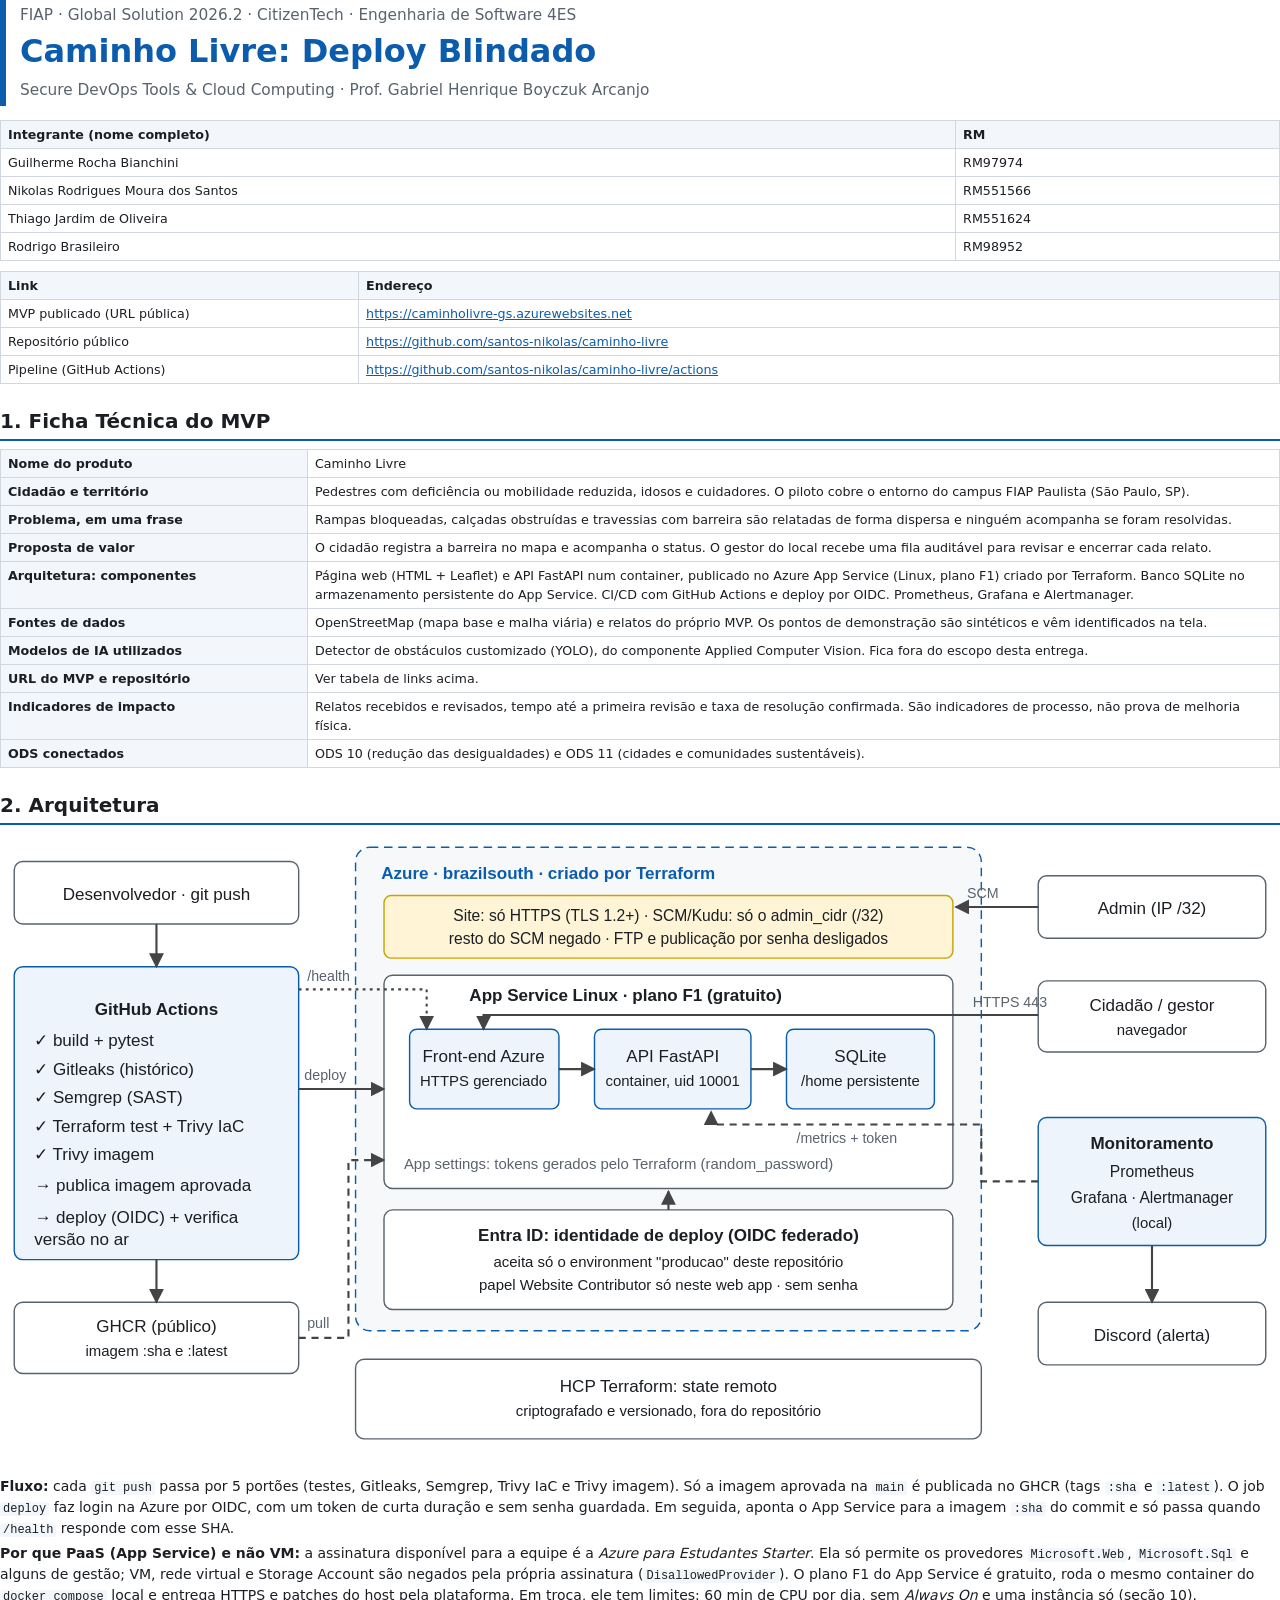
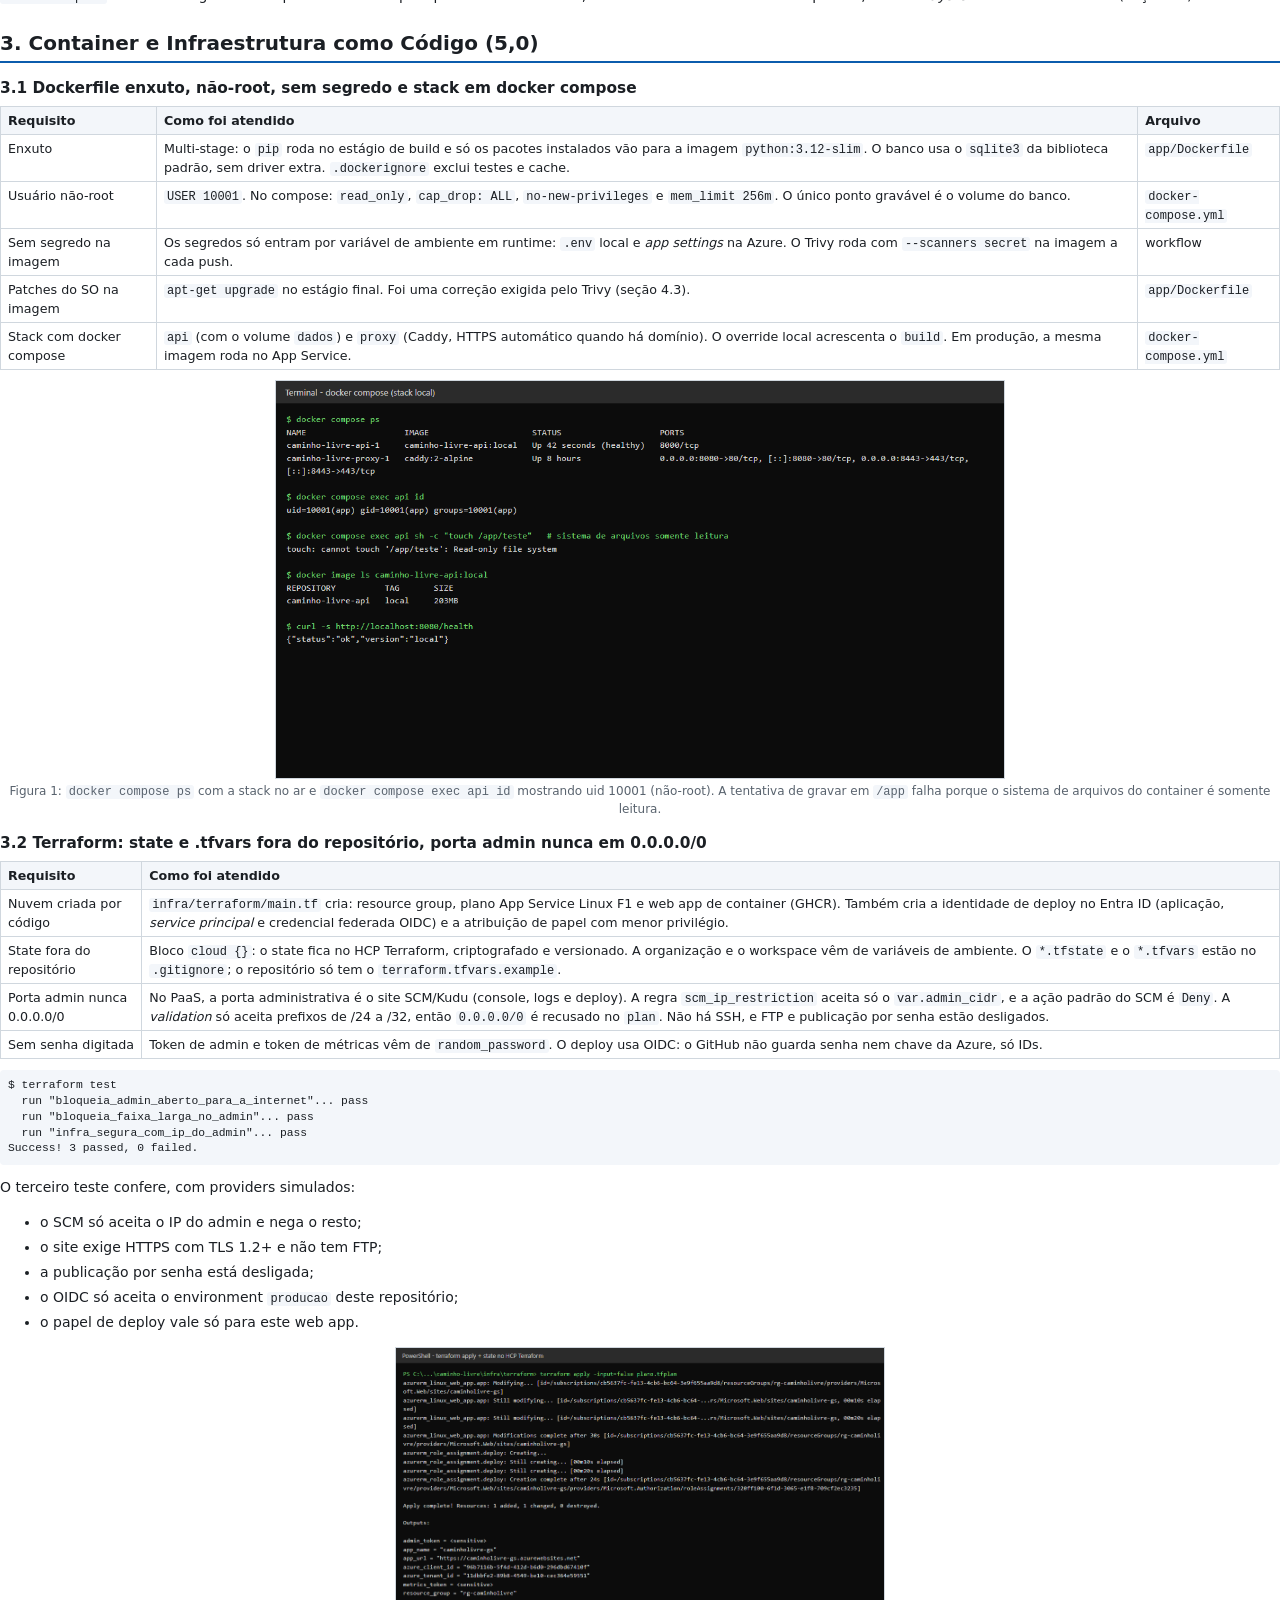
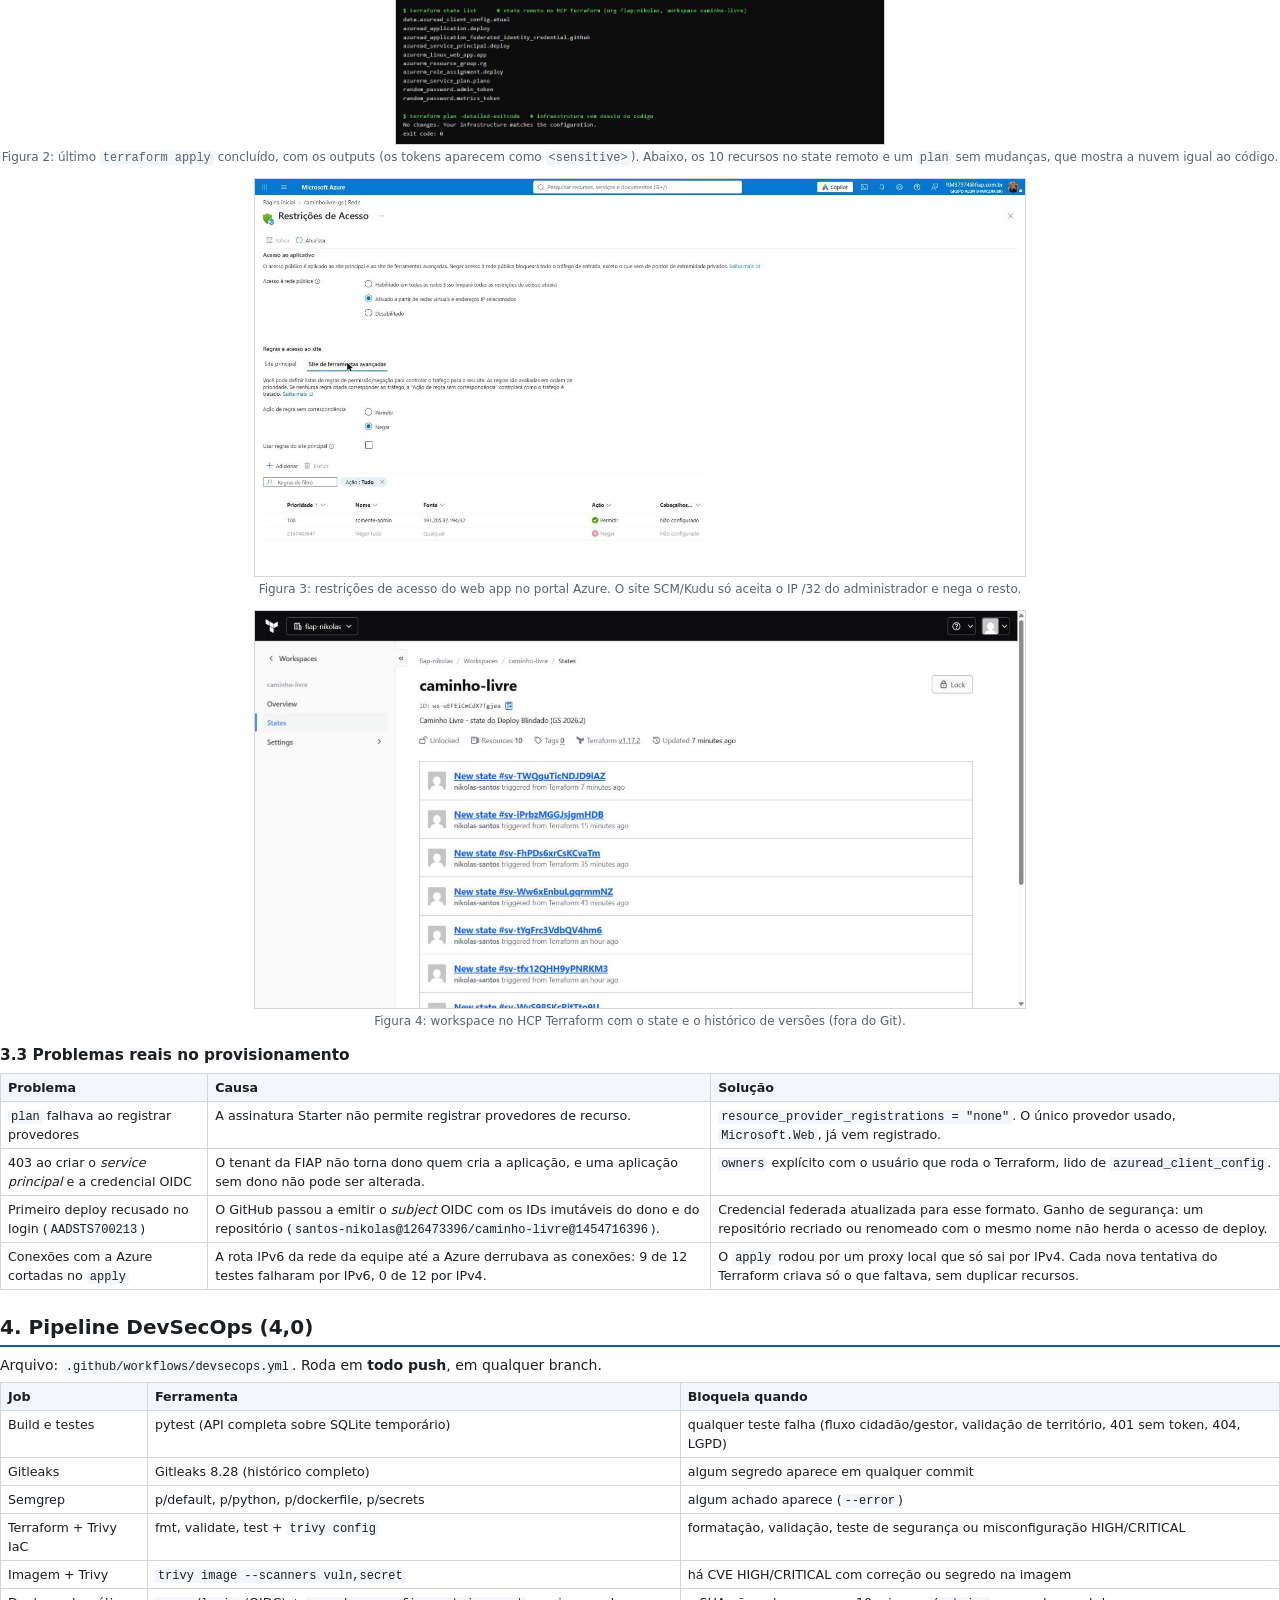
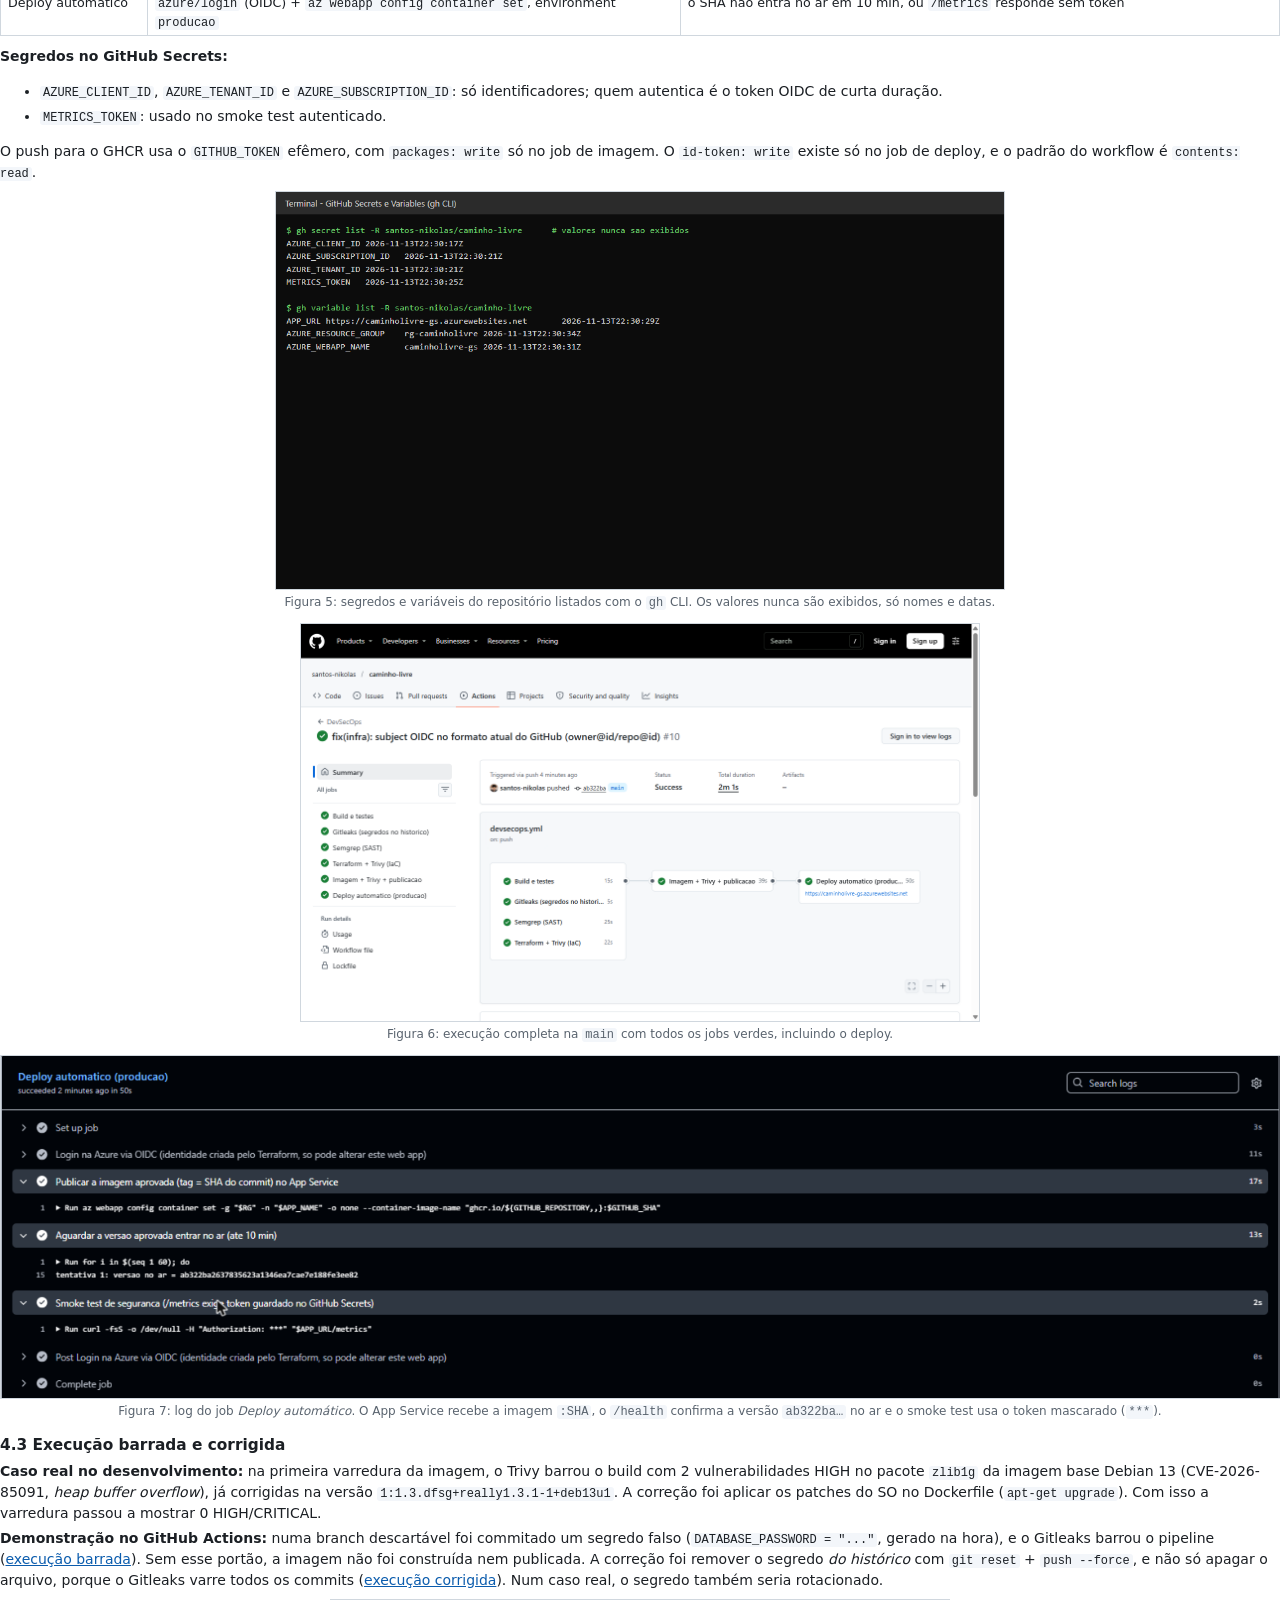
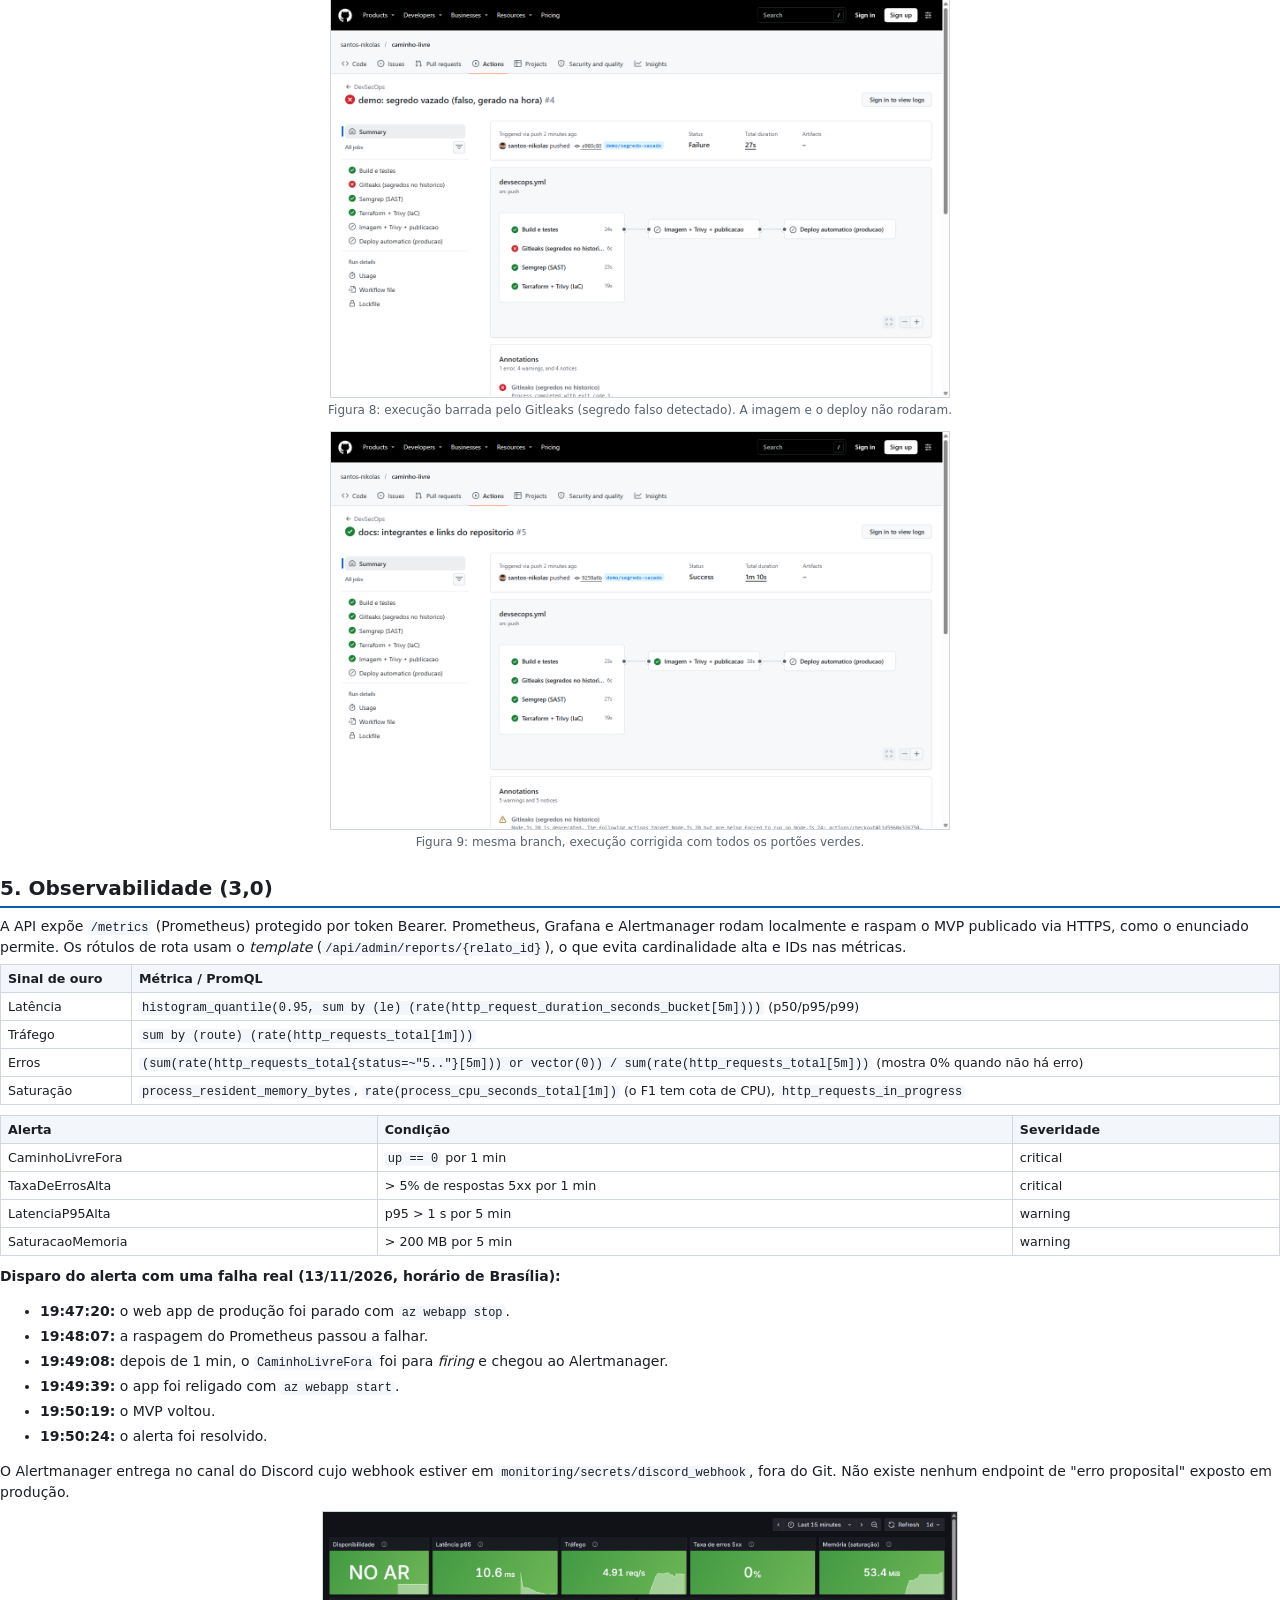
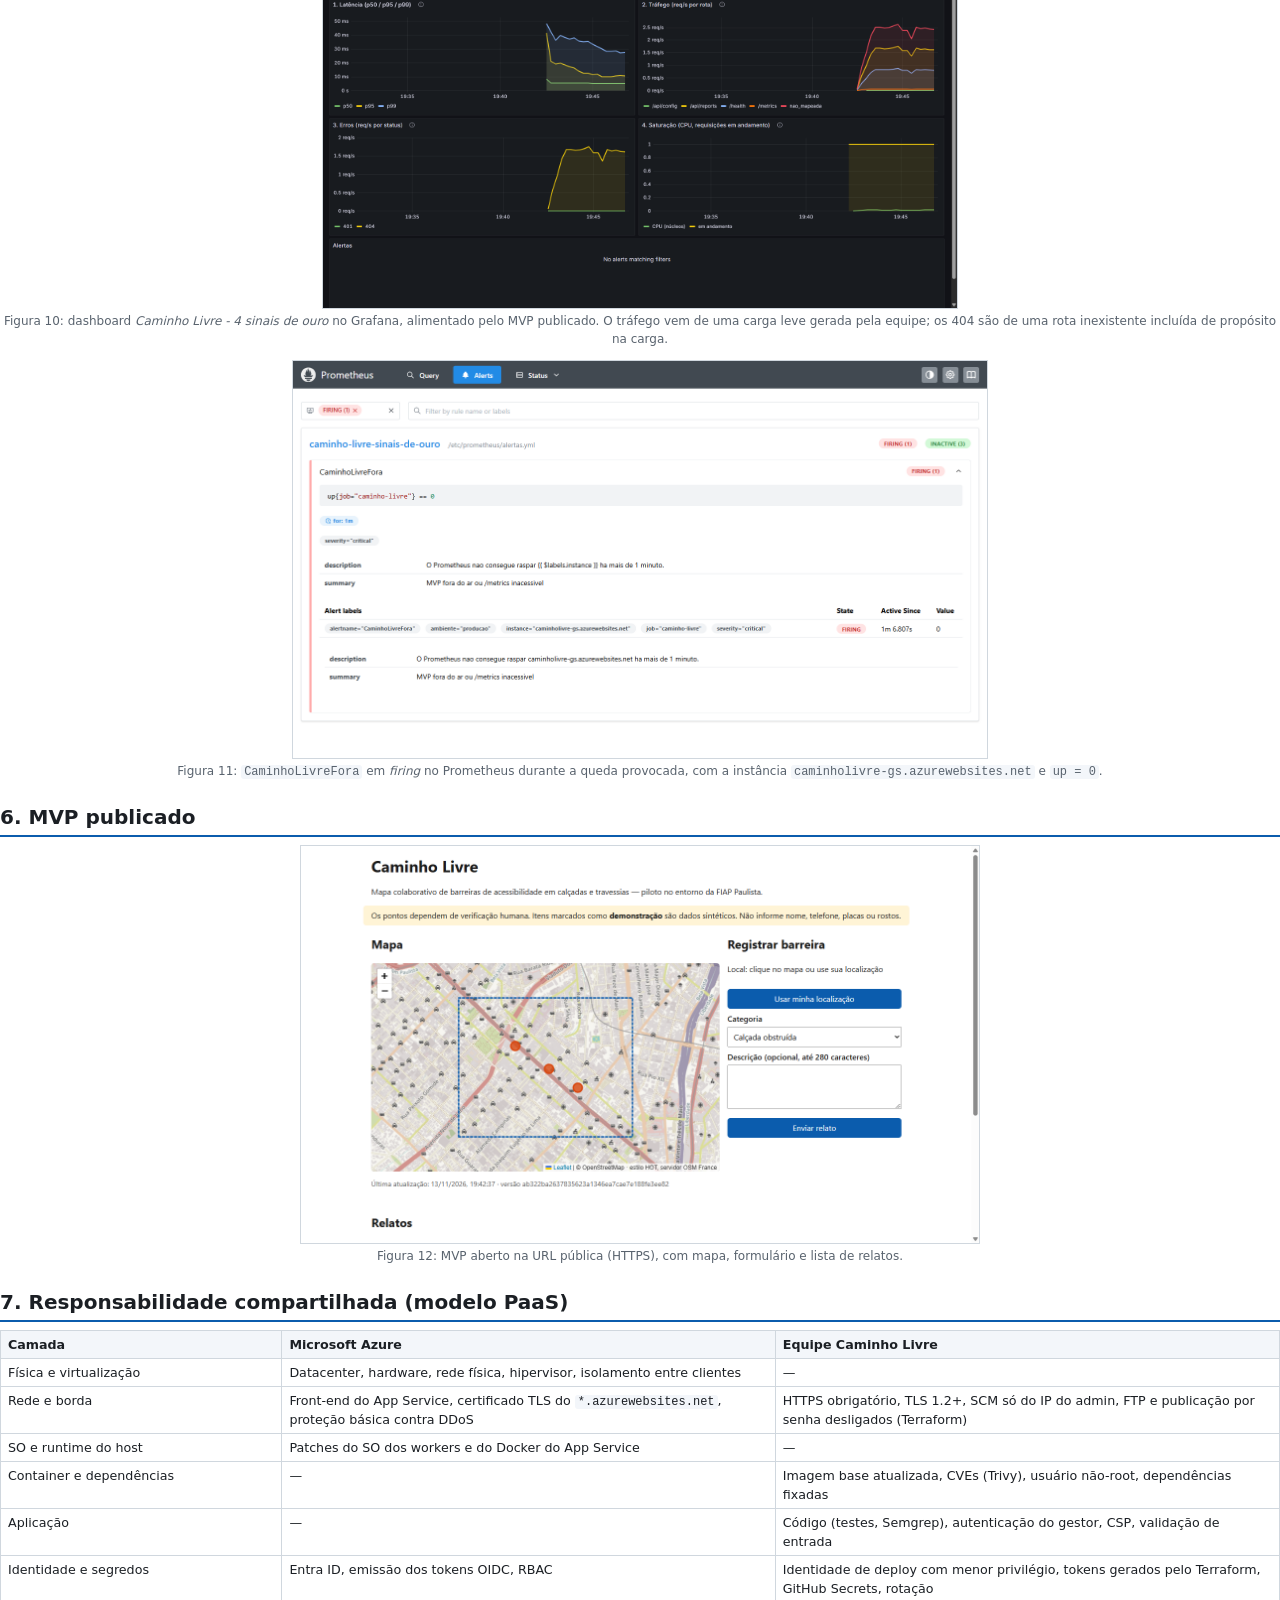
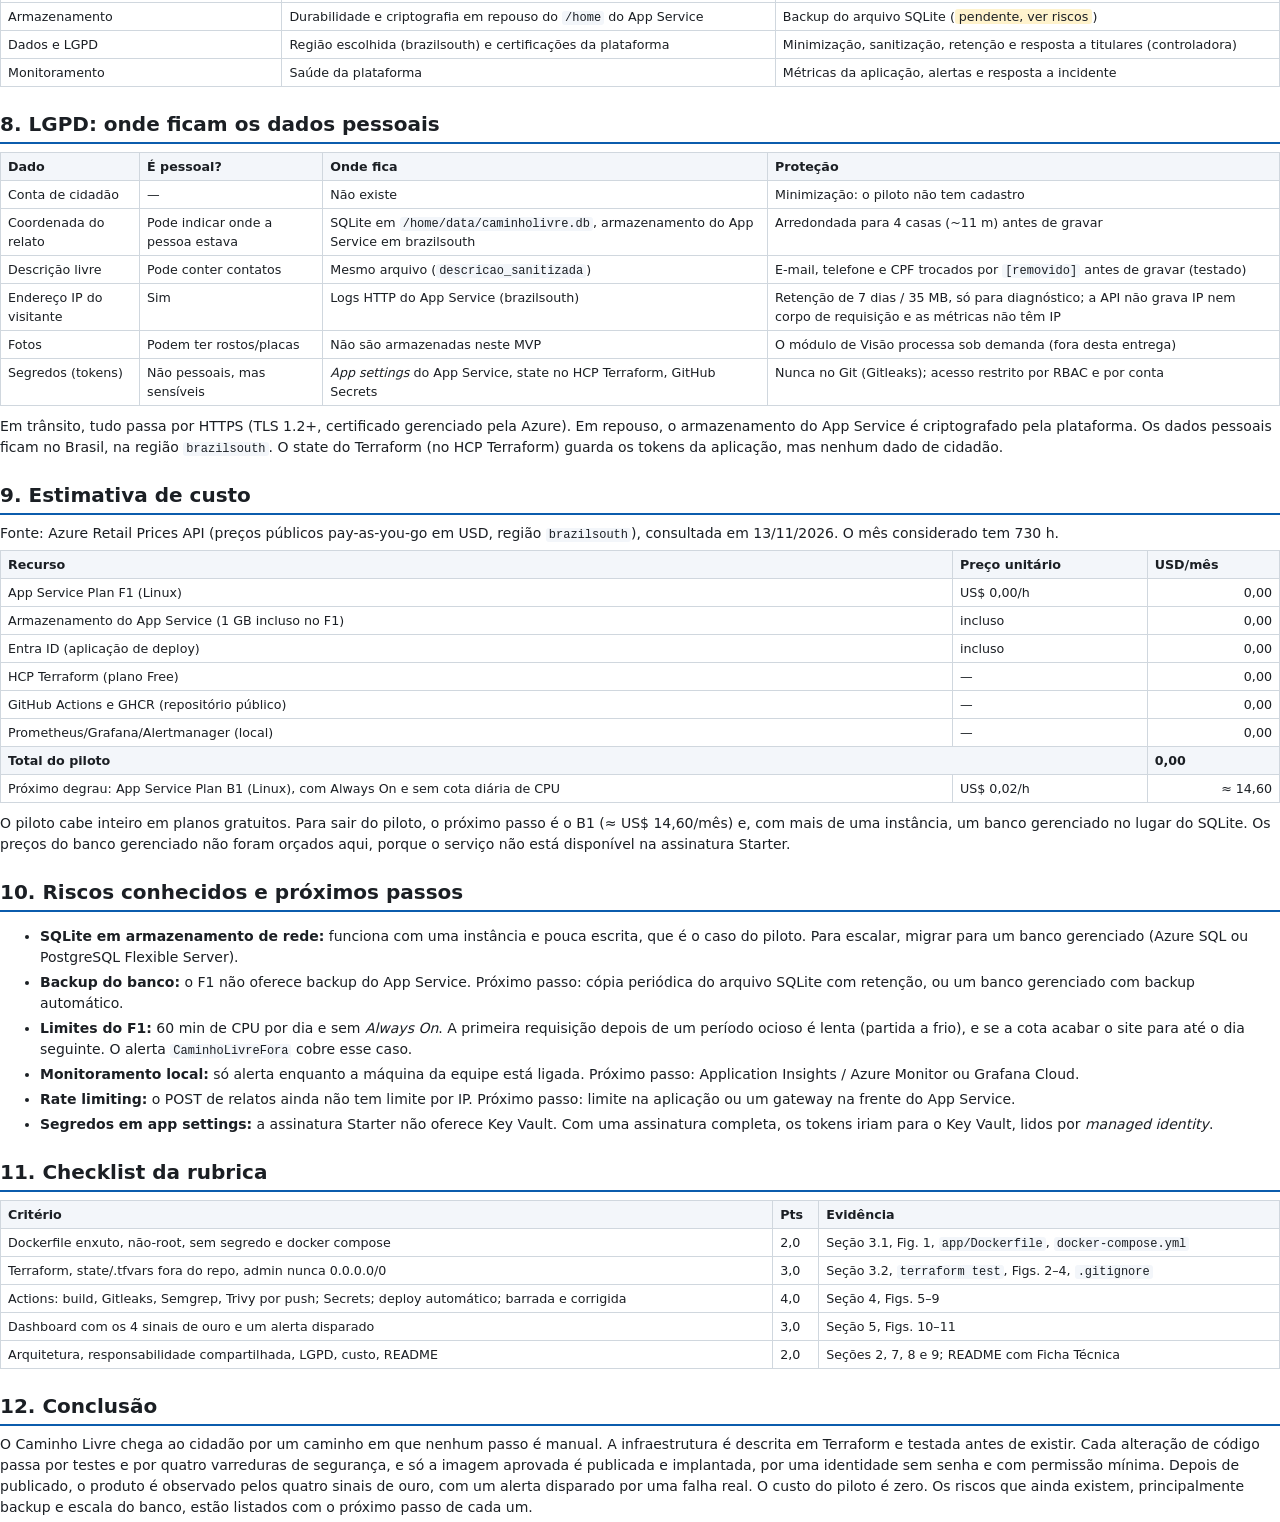
==== commit 2b973aaa: "docs: evidencias reais do deploy na Azure, alerta disparado e relatorio final - 10 novos prints (com" ====
--- a/docs/relatorio.html
+++ b/docs/relatorio.html
@@ -164,7 +164,7 @@
   <tr><td>Patches do SO na imagem</td><td><code>apt-get upgrade</code> no estágio final. Foi uma correção exigida pelo Trivy (seção 4.3).</td><td><code>app/Dockerfile</code></td></tr>
   <tr><td>Stack com docker compose</td><td><code>api</code> (com o volume <code>dados</code>) e <code>proxy</code> (Caddy, HTTPS automático quando há domínio). O override local acrescenta o <code>build</code>. Em produção, a mesma imagem roda no App Service.</td><td><code>docker-compose.yml</code></td></tr>
 </table>
-<figure><img src="evidencias/01-compose-ps.png" alt="docker compose ps"><figcaption>Figura 1: <code>docker compose ps</code> com a stack no ar e <code>docker compose exec api id</code> mostrando uid 10001 (não-root).</figcaption></figure>
+<figure><img src="evidencias/01-compose-ps.png" alt="docker compose ps"><figcaption>Figura 1: <code>docker compose ps</code> com a stack no ar e <code>docker compose exec api id</code> mostrando uid 10001 (não-root). A tentativa de gravar em <code>/app</code> falha porque o sistema de arquivos do container é somente leitura.</figcaption></figure>
 
 <h3>3.2 Terraform: state e .tfvars fora do repositório, porta admin nunca em 0.0.0.0/0</h3>
 <table>
@@ -187,9 +187,18 @@
   <li>o OIDC só aceita o environment <code>producao</code> deste repositório;</li>
   <li>o papel de deploy vale só para este web app.</li>
 </ul>
-<figure><img src="evidencias/02-terraform-apply.png" alt="terraform apply"><figcaption>Figura 2: <code>terraform apply</code> concluído com os outputs (<code>app_url</code>, <code>app_name</code>).</figcaption></figure>
+<figure><img src="evidencias/02-terraform-apply.png" alt="terraform apply"><figcaption>Figura 2: último <code>terraform apply</code> concluído, com os outputs (os tokens aparecem como <code>&lt;sensitive&gt;</code>). Abaixo, os 10 recursos no state remoto e um <code>plan</code> sem mudanças, que mostra a nuvem igual ao código.</figcaption></figure>
 <figure><img src="evidencias/03-scm-restricao.png" alt="restrição do SCM"><figcaption>Figura 3: restrições de acesso do web app no portal Azure. O site SCM/Kudu só aceita o IP /32 do administrador e nega o resto.</figcaption></figure>
 <figure><img src="evidencias/04-hcp-state.png" alt="state remoto"><figcaption>Figura 4: workspace no HCP Terraform com o state e o histórico de versões (fora do Git).</figcaption></figure>
+
+<h3>3.3 Problemas reais no provisionamento</h3>
+<table>
+  <tr><th>Problema</th><th>Causa</th><th>Solução</th></tr>
+  <tr><td><code>plan</code> falhava ao registrar provedores</td><td>A assinatura Starter não permite registrar provedores de recurso.</td><td><code>resource_provider_registrations = "none"</code>. O único provedor usado, <code>Microsoft.Web</code>, já vem registrado.</td></tr>
+  <tr><td>403 ao criar o <em>service principal</em> e a credencial OIDC</td><td>O tenant da FIAP não torna dono quem cria a aplicação, e uma aplicação sem dono não pode ser alterada.</td><td><code>owners</code> explícito com o usuário que roda o Terraform, lido de <code>azuread_client_config</code>.</td></tr>
+  <tr><td>Primeiro deploy recusado no login (<code>AADSTS700213</code>)</td><td>O GitHub passou a emitir o <em>subject</em> OIDC com os IDs imutáveis do dono e do repositório (<code>santos-nikolas@126473396/caminho-livre@1454716396</code>).</td><td>Credencial federada atualizada para esse formato. Ganho de segurança: um repositório recriado ou renomeado com o mesmo nome não herda o acesso de deploy.</td></tr>
+  <tr><td>Conexões com a Azure cortadas no <code>apply</code></td><td>A rota IPv6 da rede da equipe até a Azure derrubava as conexões: 9 de 12 testes falharam por IPv6, 0 de 12 por IPv4.</td><td>O <code>apply</code> rodou por um proxy local que só sai por IPv4. Cada nova tentativa do Terraform criava só o que faltava, sem duplicar recursos.</td></tr>
+</table>
 
 <h2 class="quebra">4. Pipeline DevSecOps (4,0)</h2>
 <p>Arquivo: <code>.github/workflows/devsecops.yml</code>. Roda em <strong>todo push</strong>, em qualquer branch.</p>
@@ -208,9 +217,9 @@
   <li><code>METRICS_TOKEN</code>: usado no smoke test autenticado.</li>
 </ul>
 <p>O push para o GHCR usa o <code>GITHUB_TOKEN</code> efêmero, com <code>packages: write</code> só no job de imagem. O <code>id-token: write</code> existe só no job de deploy, e o padrão do workflow é <code>contents: read</code>.</p>
-<figure><img src="evidencias/05-github-secrets.png" alt="GitHub Secrets"><figcaption>Figura 5: Settings → Secrets and variables → Actions (segredos e variáveis do deploy).</figcaption></figure>
+<figure><img src="evidencias/05-github-secrets.png" alt="GitHub Secrets"><figcaption>Figura 5: segredos e variáveis do repositório listados com o <code>gh</code> CLI. Os valores nunca são exibidos, só nomes e datas.</figcaption></figure>
 <figure><img src="evidencias/06-pipeline-verde.png" alt="pipeline verde"><figcaption>Figura 6: execução completa na <code>main</code> com todos os jobs verdes, incluindo o deploy.</figcaption></figure>
-<figure><img src="evidencias/07-deploy-log.png" alt="log do deploy"><figcaption>Figura 7: log do job <em>Deploy automático</em> confirmando a nova versão (SHA) no ar.</figcaption></figure>
+<figure><img src="evidencias/07-deploy-log.png" alt="log do deploy"><figcaption>Figura 7: log do job <em>Deploy automático</em>. O App Service recebe a imagem <code>:SHA</code>, o <code>/health</code> confirma a versão <code>ab322ba…</code> no ar e o smoke test usa o token mascarado (<code>***</code>).</figcaption></figure>
 
 <h3>4.3 Execução barrada e corrigida</h3>
 <p><strong>Caso real no desenvolvimento:</strong> na primeira varredura da imagem, o Trivy barrou o build com 2 vulnerabilidades HIGH no pacote <code>zlib1g</code> da imagem base Debian 13 (CVE-2026-85091, <em>heap buffer overflow</em>), já corrigidas na versão <code>1:1.3.dfsg+really1.3.1-1+deb13u1</code>. A correção foi aplicar os patches do SO no Dockerfile (<code>apt-get upgrade</code>). Com isso a varredura passou a mostrar 0 HIGH/CRITICAL.</p>
@@ -224,7 +233,7 @@
   <tr><th>Sinal de ouro</th><th>Métrica / PromQL</th></tr>
   <tr><td>Latência</td><td><code>histogram_quantile(0.95, sum by (le) (rate(http_request_duration_seconds_bucket[5m])))</code> (p50/p95/p99)</td></tr>
   <tr><td>Tráfego</td><td><code>sum by (route) (rate(http_requests_total[1m]))</code></td></tr>
-  <tr><td>Erros</td><td><code>sum(rate(http_requests_total{status=~"5.."}[5m])) / sum(rate(http_requests_total[5m]))</code></td></tr>
+  <tr><td>Erros</td><td><code>(sum(rate(http_requests_total{status=~"5.."}[5m])) or vector(0)) / sum(rate(http_requests_total[5m]))</code> (mostra 0% quando não há erro)</td></tr>
   <tr><td>Saturação</td><td><code>process_resident_memory_bytes</code>, <code>rate(process_cpu_seconds_total[1m])</code> (o F1 tem cota de CPU), <code>http_requests_in_progress</code></td></tr>
 </table>
 <table>
@@ -234,9 +243,18 @@
   <tr><td>LatenciaP95Alta</td><td>p95 &gt; 1 s por 5 min</td><td>warning</td></tr>
   <tr><td>SaturacaoMemoria</td><td>&gt; 200 MB por 5 min</td><td>warning</td></tr>
 </table>
-<p><strong>Disparo do alerta com uma falha real:</strong> o web app de produção é parado (<code>az webapp stop</code>). A raspagem do Prometheus falha, e o <code>CaminhoLivreFora</code> vai para <em>firing</em> e é enviado pelo Alertmanager. Com <code>az webapp start</code>, o alerta é resolvido. Não existe nenhum endpoint de "erro proposital" exposto em produção.</p>
-<figure><img src="evidencias/10-grafana-sinais-de-ouro.png" alt="dashboard"><figcaption>Figura 10: dashboard <em>Caminho Livre - 4 sinais de ouro</em> no Grafana, alimentado pelo MVP publicado.</figcaption></figure>
-<figure><img src="evidencias/11-alerta-disparado.png" alt="alerta disparado"><figcaption>Figura 11: alerta em <em>firing</em> no Prometheus/Alertmanager durante a queda provocada.</figcaption></figure>
+<p><strong>Disparo do alerta com uma falha real (13/11/2026, horário de Brasília):</strong></p>
+<ul>
+  <li><strong>19:47:20:</strong> o web app de produção foi parado com <code>az webapp stop</code>.</li>
+  <li><strong>19:48:07:</strong> a raspagem do Prometheus passou a falhar.</li>
+  <li><strong>19:49:08:</strong> depois de 1 min, o <code>CaminhoLivreFora</code> foi para <em>firing</em> e chegou ao Alertmanager.</li>
+  <li><strong>19:49:39:</strong> o app foi religado com <code>az webapp start</code>.</li>
+  <li><strong>19:50:19:</strong> o MVP voltou.</li>
+  <li><strong>19:50:24:</strong> o alerta foi resolvido.</li>
+</ul>
+<p>O Alertmanager entrega no canal do Discord cujo webhook estiver em <code>monitoring/secrets/discord_webhook</code>, fora do Git. Não existe nenhum endpoint de "erro proposital" exposto em produção.</p>
+<figure><img src="evidencias/10-grafana-sinais-de-ouro.png" alt="dashboard"><figcaption>Figura 10: dashboard <em>Caminho Livre - 4 sinais de ouro</em> no Grafana, alimentado pelo MVP publicado. O tráfego vem de uma carga leve gerada pela equipe; os 404 são de uma rota inexistente incluída de propósito na carga.</figcaption></figure>
+<figure><img src="evidencias/11-alerta-disparado.png" alt="alerta disparado"><figcaption>Figura 11: <code>CaminhoLivreFora</code> em <em>firing</em> no Prometheus durante a queda provocada, com a instância <code>caminholivre-gs.azurewebsites.net</code> e <code>up = 0</code>.</figcaption></figure>
 
 <h2 class="quebra">6. MVP publicado</h2>
 <figure><img src="evidencias/12-mvp-url-publica.png" alt="MVP"><figcaption>Figura 12: MVP aberto na URL pública (HTTPS), com mapa, formulário e lista de relatos.</figcaption></figure>
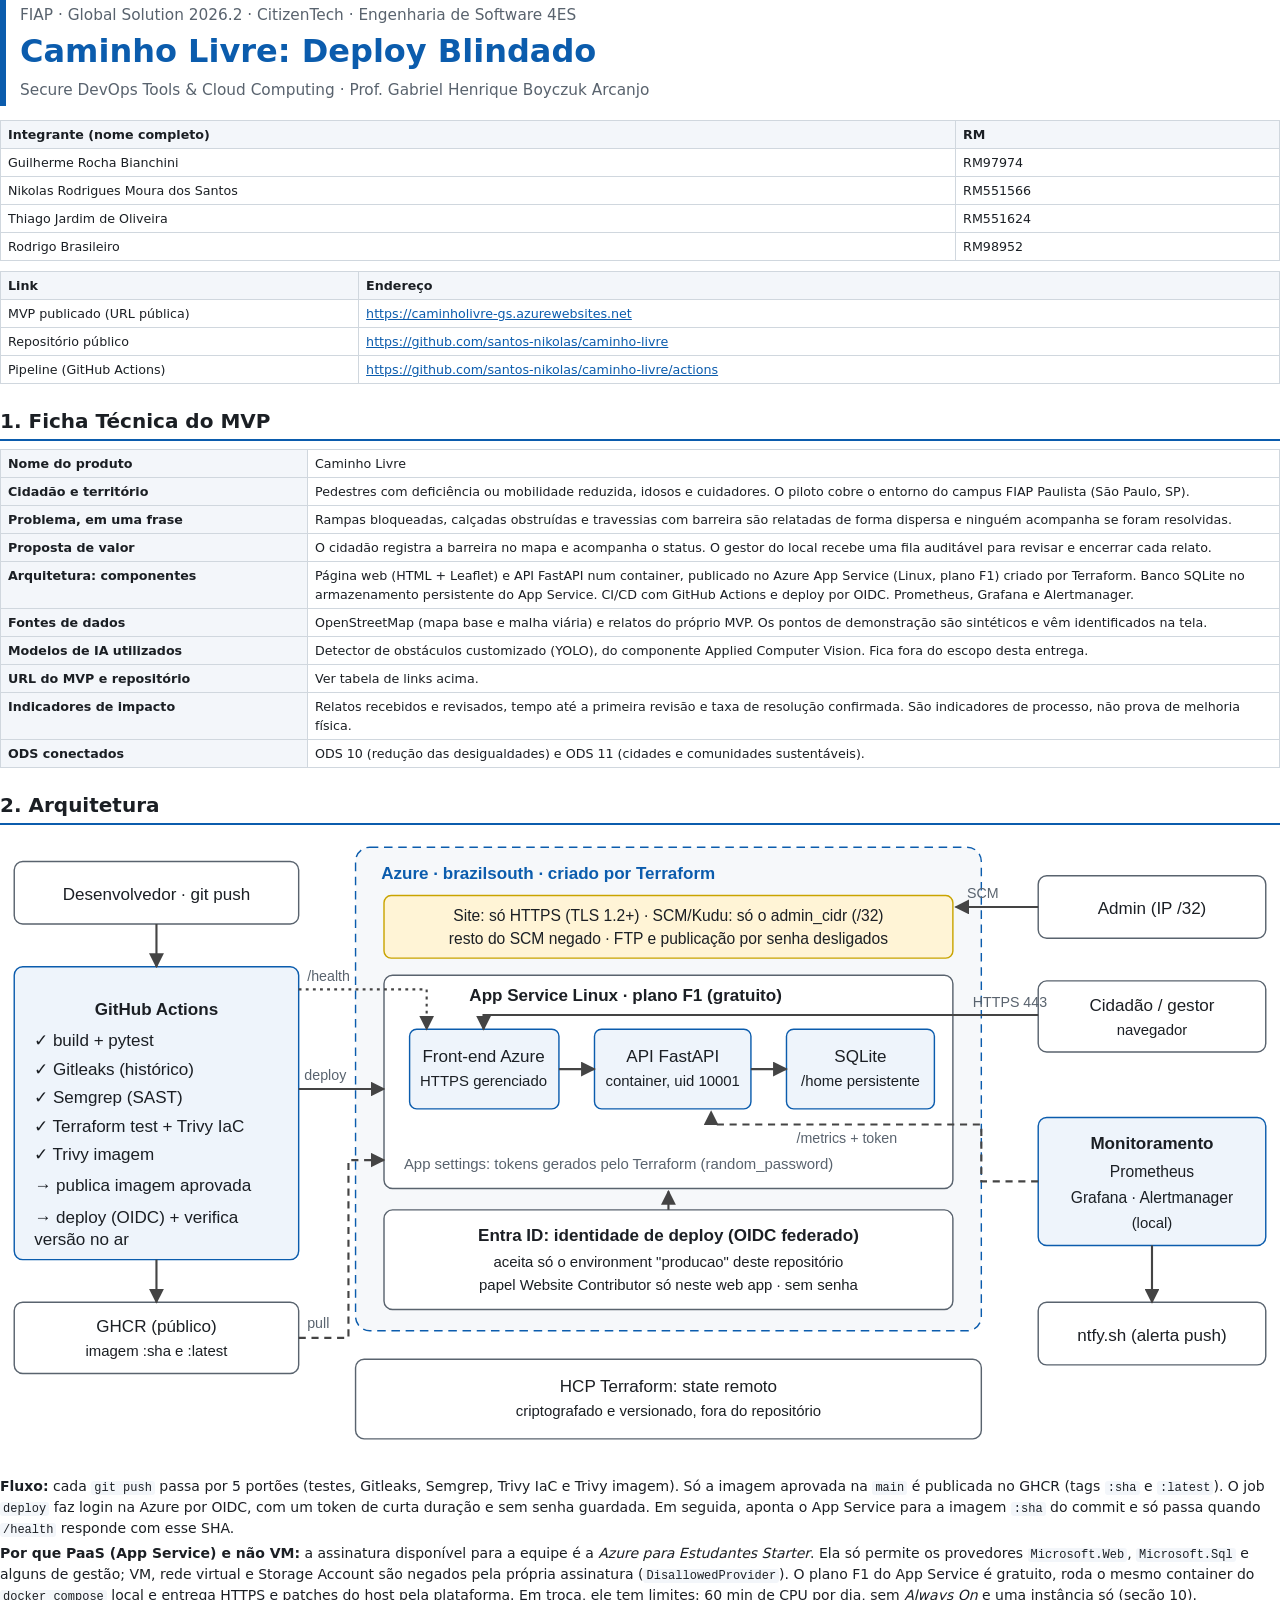
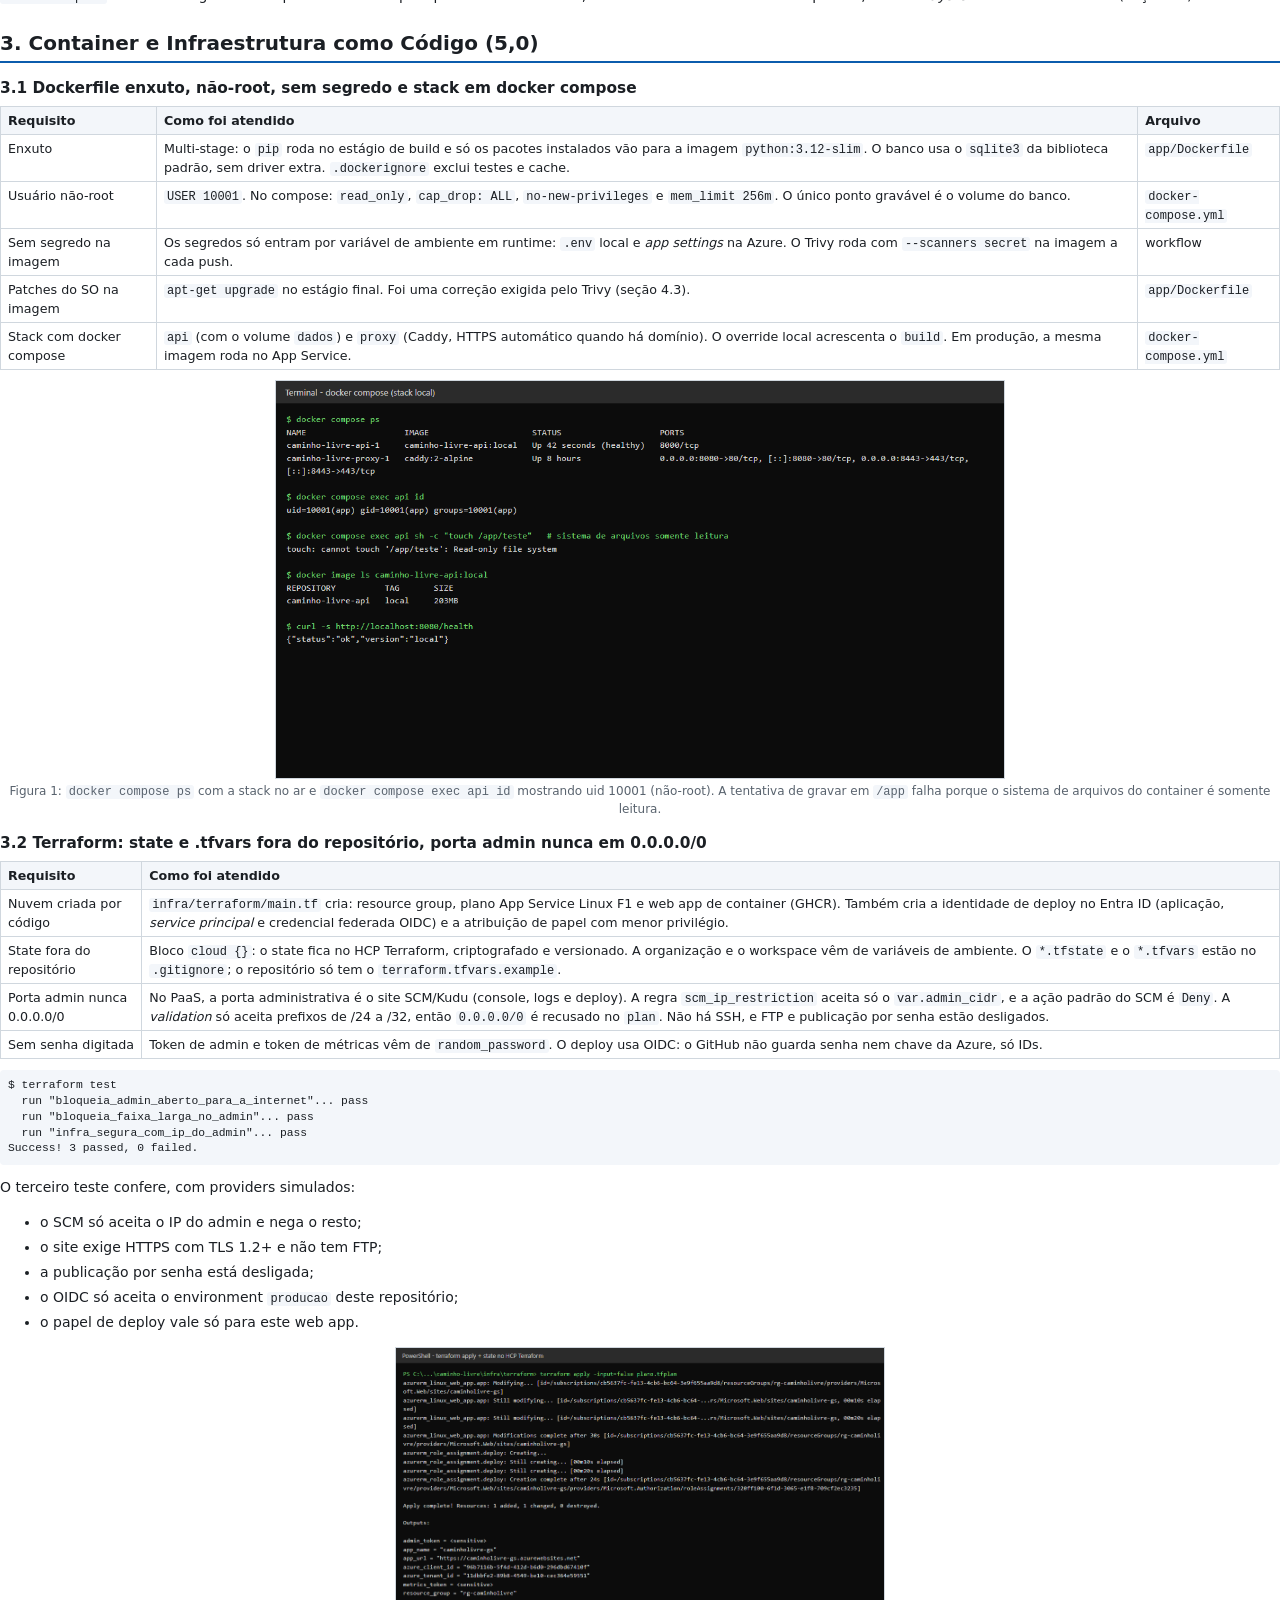
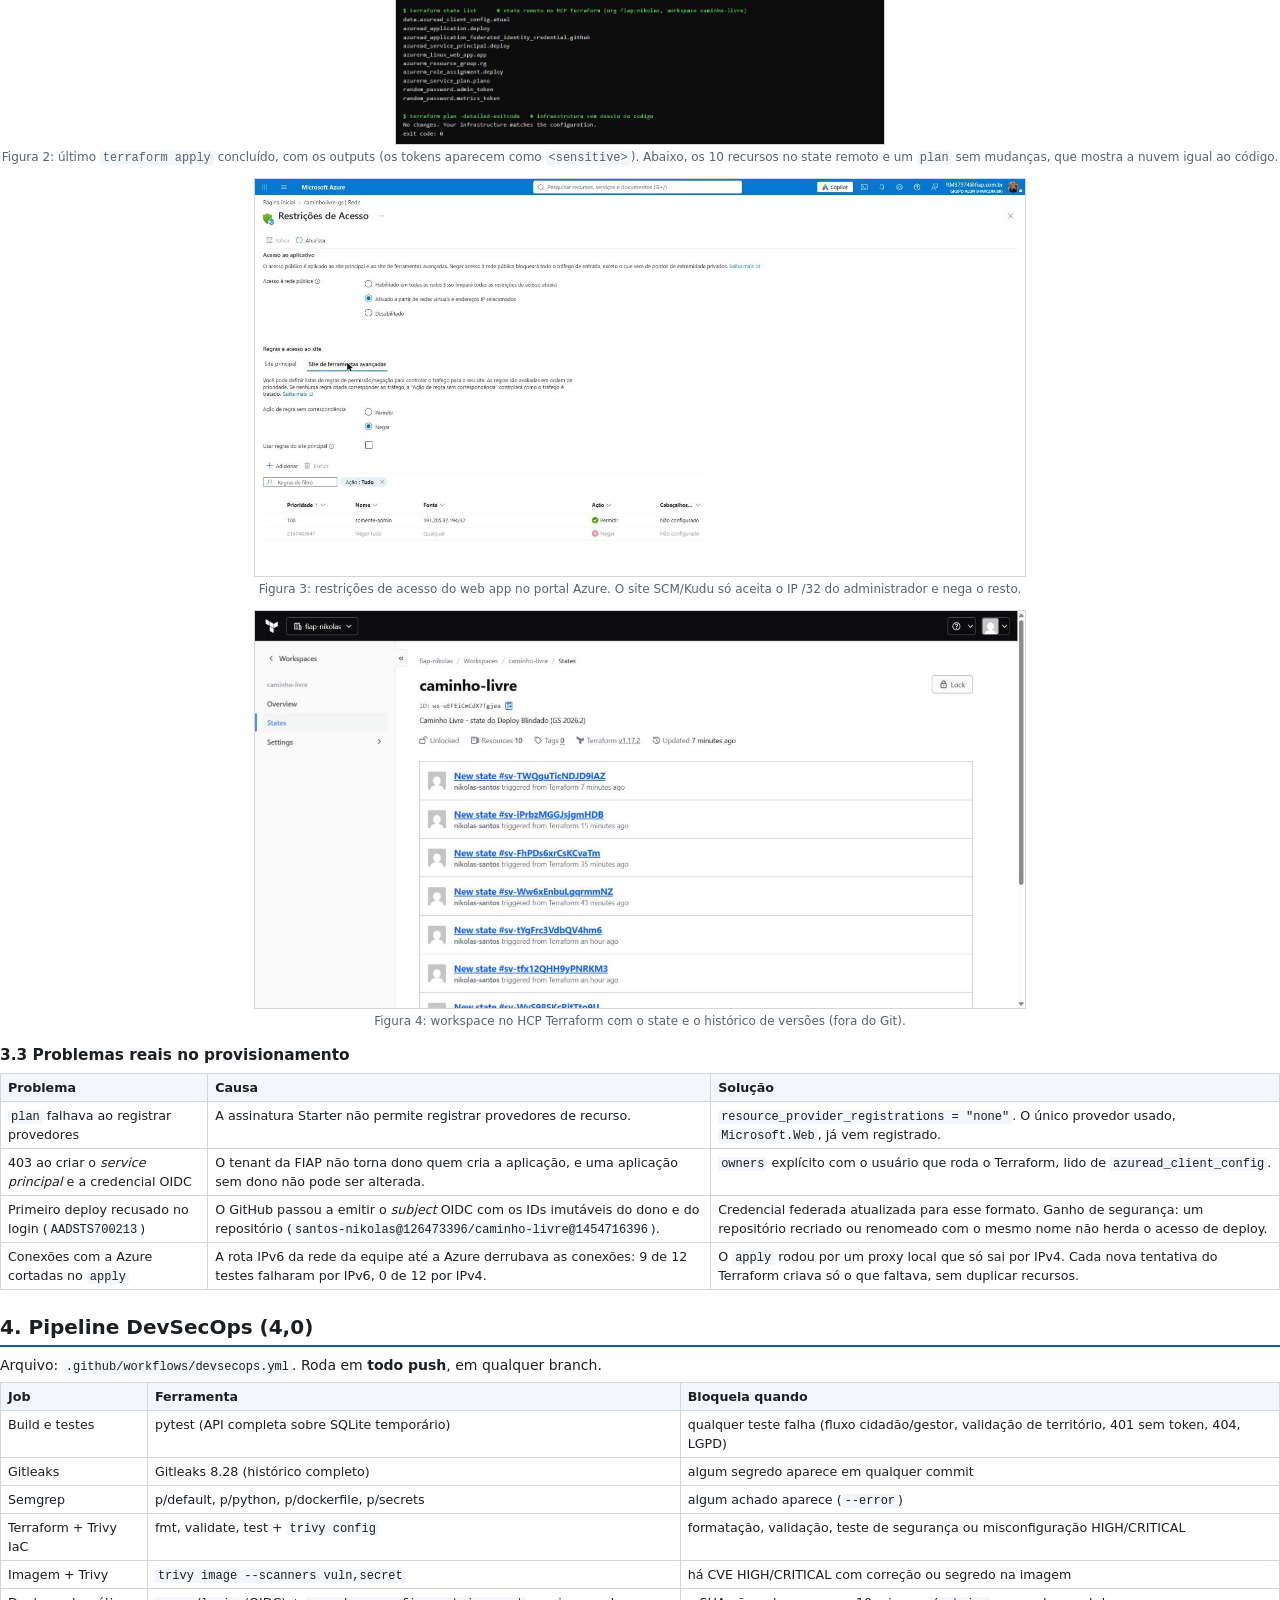
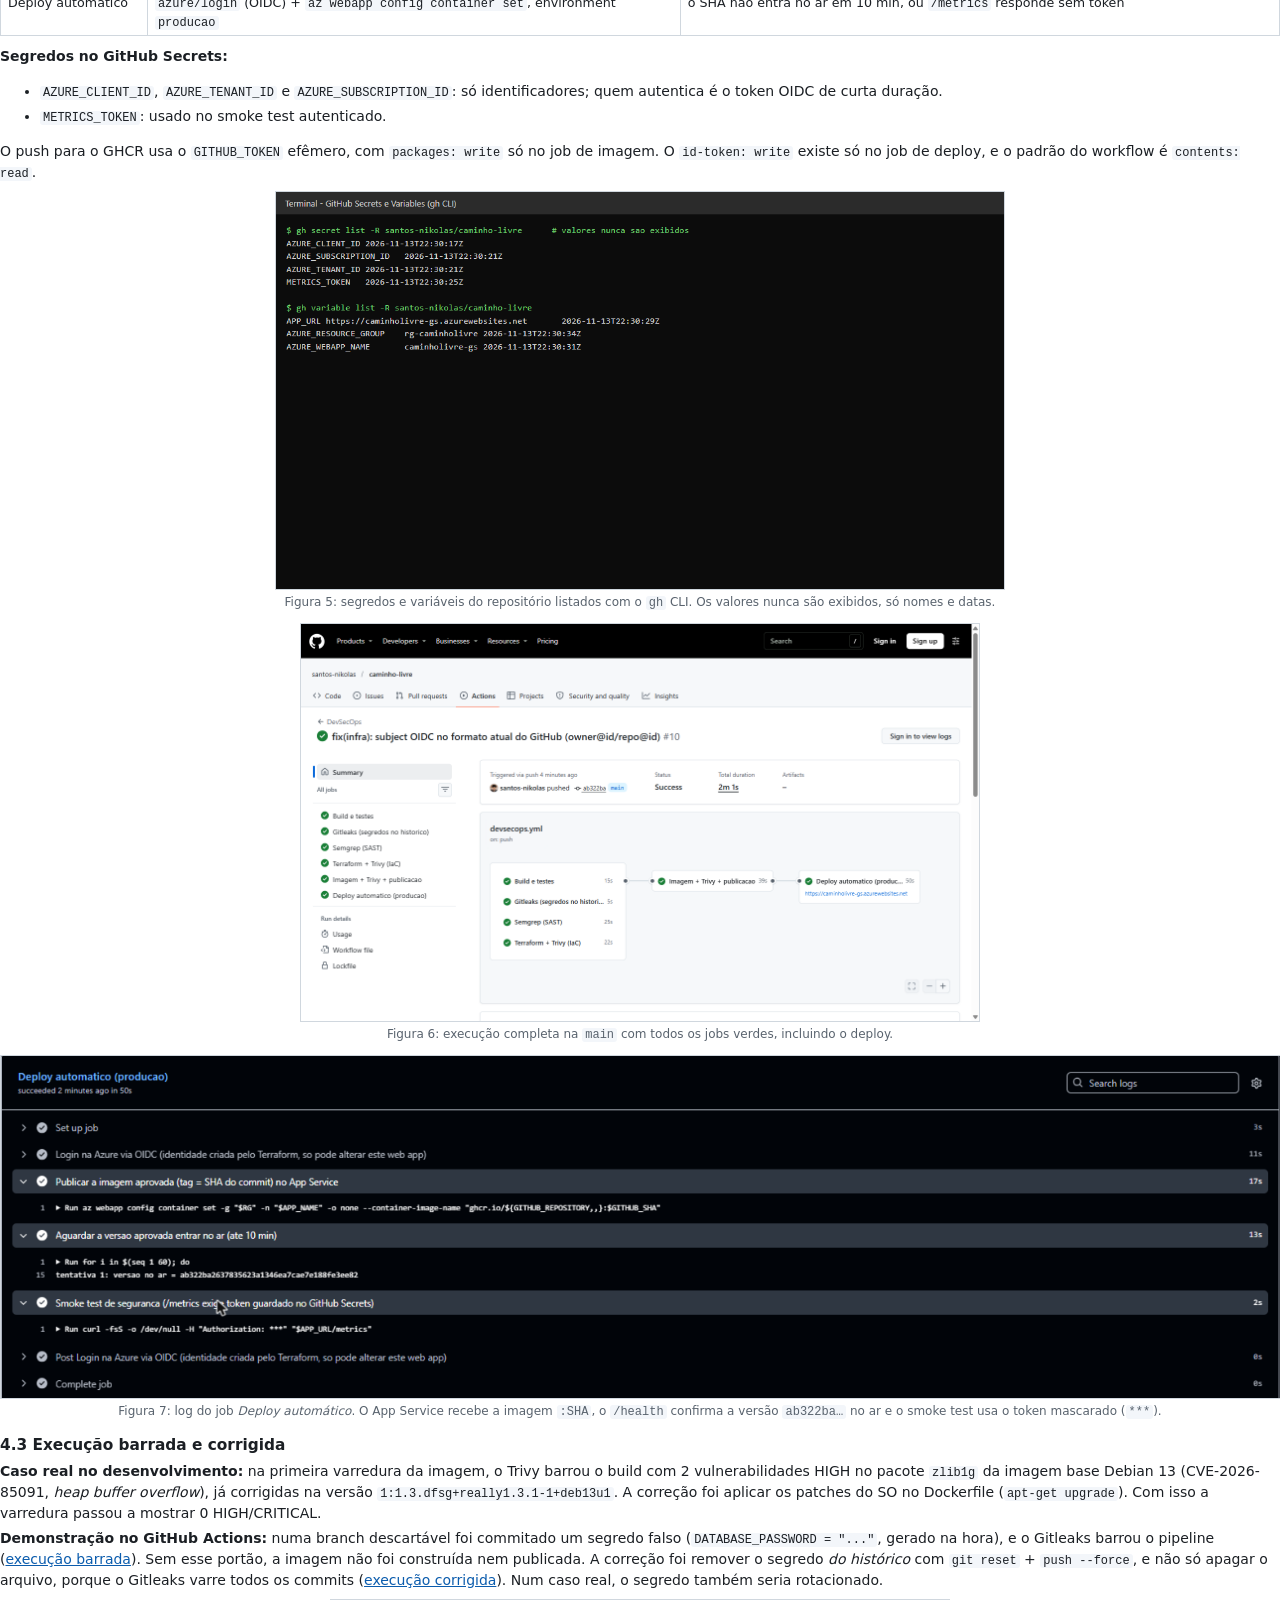
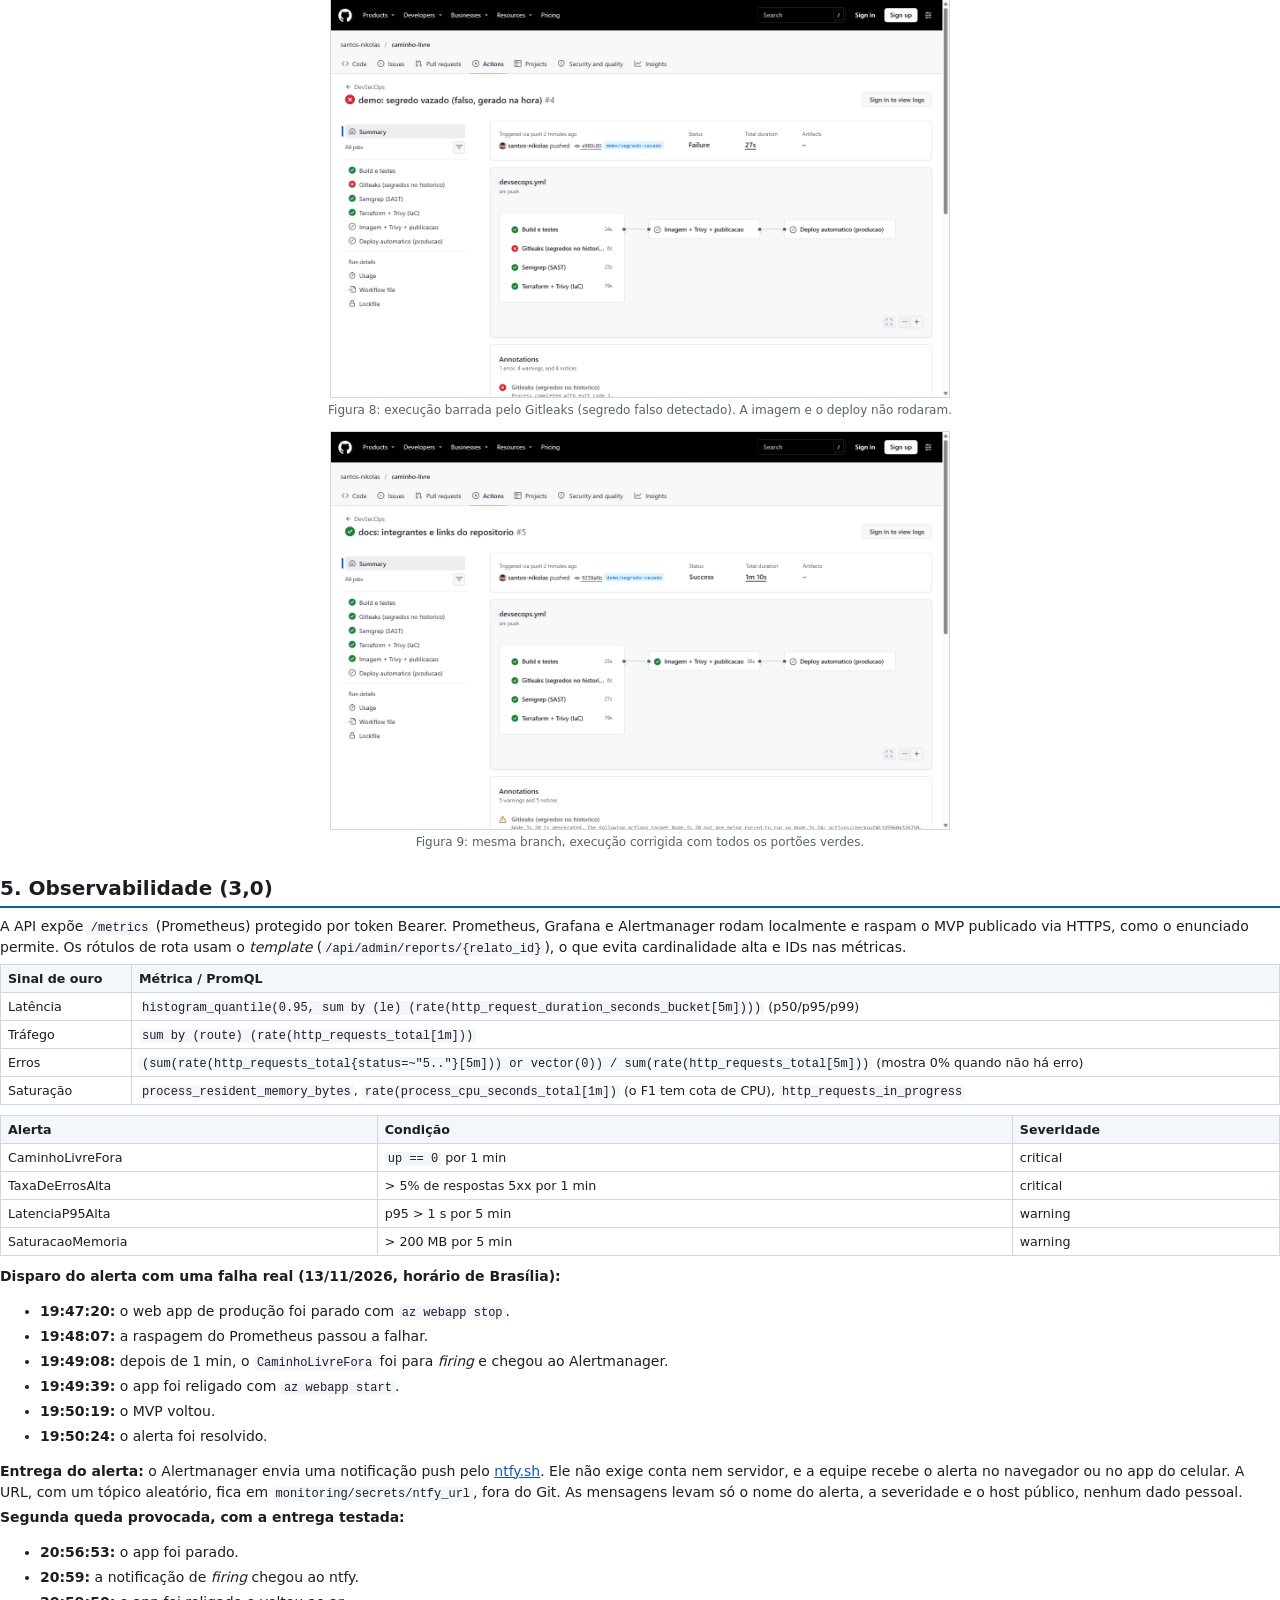
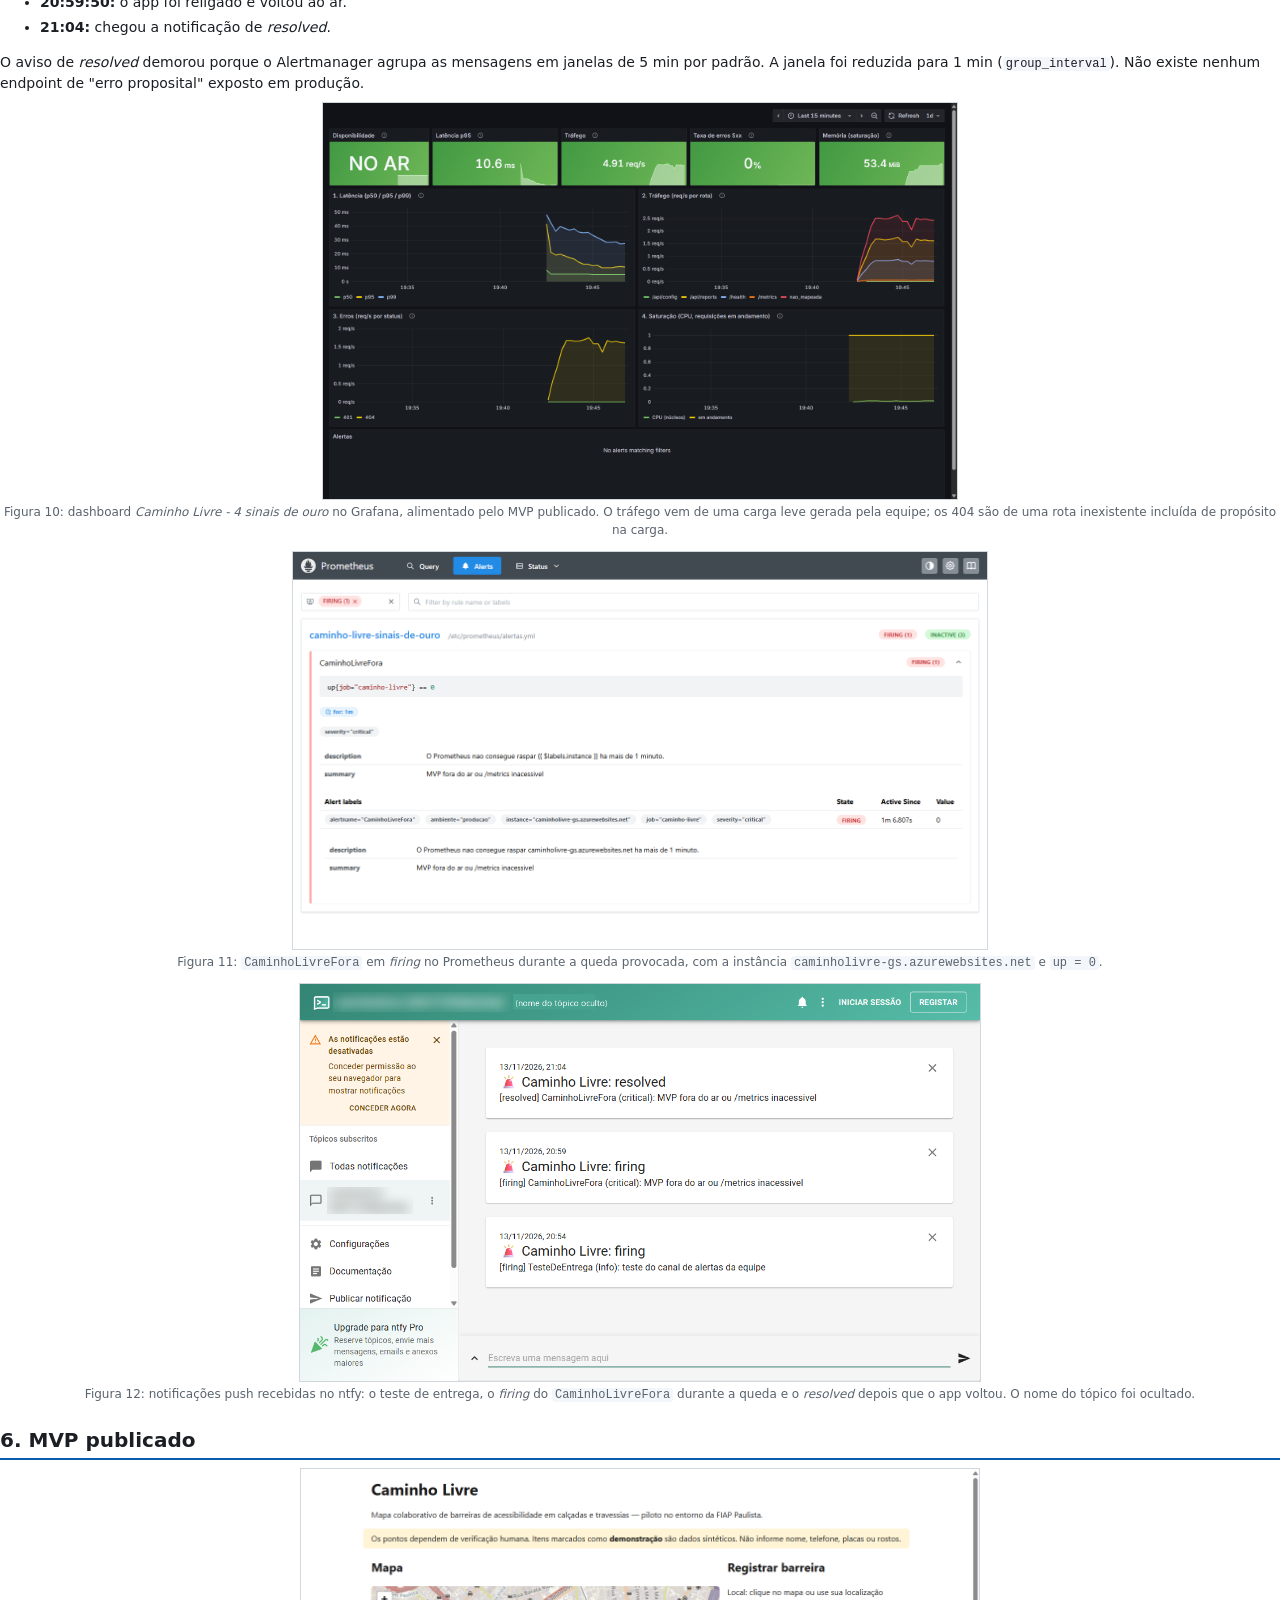
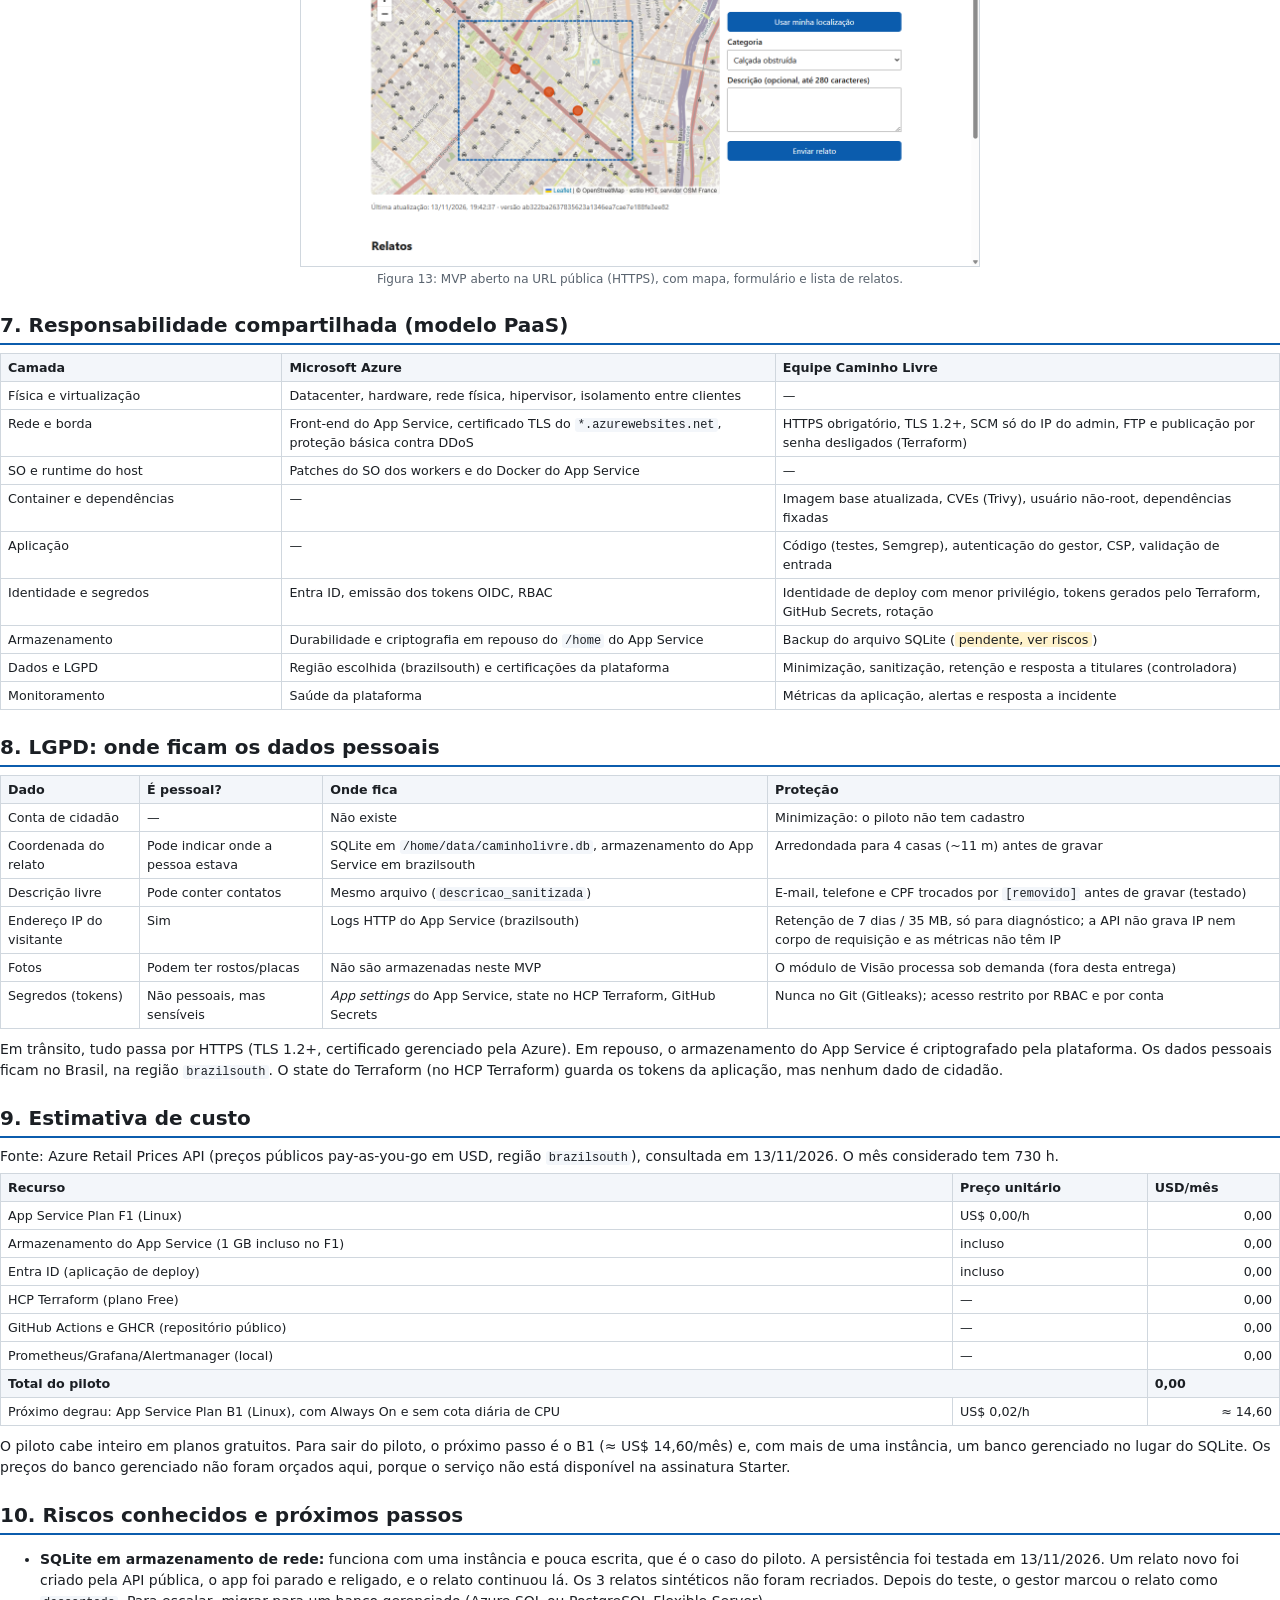
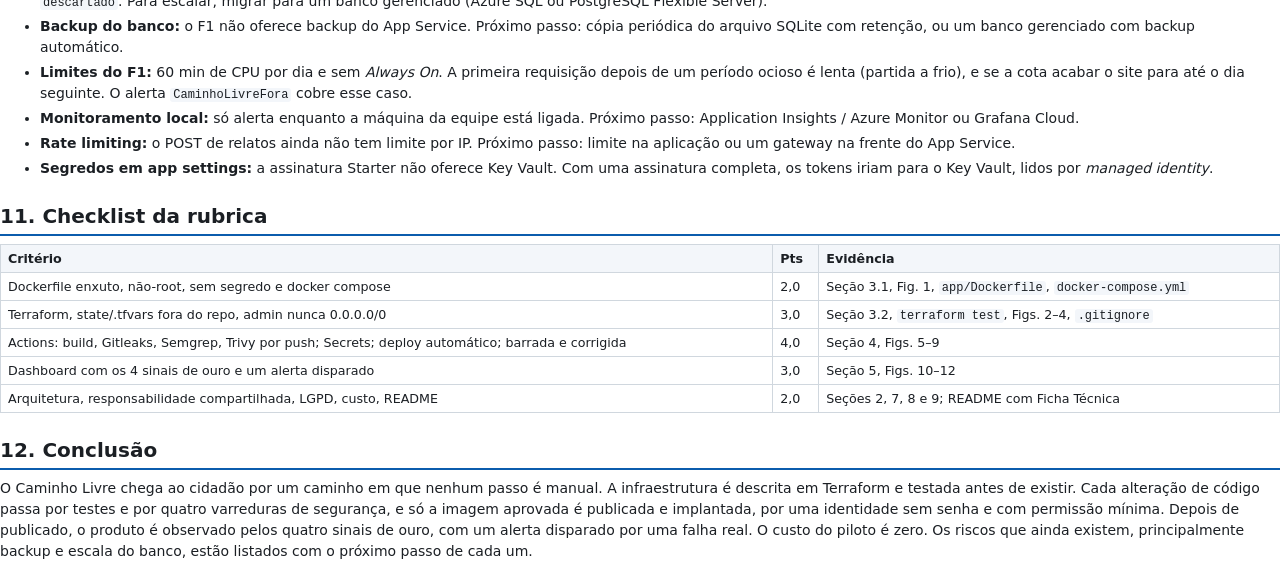
==== commit 05604353: "feat(monitoring): alertas por push via ntfy.sh e teste de persistencia do SQLite - Alertmanager envi" ====
--- a/docs/relatorio.html
+++ b/docs/relatorio.html
@@ -126,7 +126,7 @@
     <text x="810" y="260" text-anchor="middle" font-size="11">Grafana · Alertmanager</text>
     <text x="810" y="278" text-anchor="middle" font-size="10.5">(local)</text>
     <rect x="730" y="330" width="160" height="44" rx="6" fill="#fff" stroke="#59636e"/>
-    <text x="810" y="357" text-anchor="middle">Discord (alerta)</text>
+    <text x="810" y="357" text-anchor="middle">ntfy.sh (alerta push)</text>
   </g>
   <g stroke="#444" stroke-width="1.5" fill="none">
     <path d="M110 64 V94" marker-end="url(#s)"/>
@@ -252,12 +252,21 @@
   <li><strong>19:50:19:</strong> o MVP voltou.</li>
   <li><strong>19:50:24:</strong> o alerta foi resolvido.</li>
 </ul>
-<p>O Alertmanager entrega no canal do Discord cujo webhook estiver em <code>monitoring/secrets/discord_webhook</code>, fora do Git. Não existe nenhum endpoint de "erro proposital" exposto em produção.</p>
+<p><strong>Entrega do alerta:</strong> o Alertmanager envia uma notificação push pelo <a href="https://ntfy.sh">ntfy.sh</a>. Ele não exige conta nem servidor, e a equipe recebe o alerta no navegador ou no app do celular. A URL, com um tópico aleatório, fica em <code>monitoring/secrets/ntfy_url</code>, fora do Git. As mensagens levam só o nome do alerta, a severidade e o host público, nenhum dado pessoal.</p>
+<p><strong>Segunda queda provocada, com a entrega testada:</strong></p>
+<ul>
+  <li><strong>20:56:53:</strong> o app foi parado.</li>
+  <li><strong>20:59:</strong> a notificação de <em>firing</em> chegou ao ntfy.</li>
+  <li><strong>20:59:50:</strong> o app foi religado e voltou ao ar.</li>
+  <li><strong>21:04:</strong> chegou a notificação de <em>resolved</em>.</li>
+</ul>
+<p>O aviso de <em>resolved</em> demorou porque o Alertmanager agrupa as mensagens em janelas de 5 min por padrão. A janela foi reduzida para 1 min (<code>group_interval</code>). Não existe nenhum endpoint de "erro proposital" exposto em produção.</p>
 <figure><img src="evidencias/10-grafana-sinais-de-ouro.png" alt="dashboard"><figcaption>Figura 10: dashboard <em>Caminho Livre - 4 sinais de ouro</em> no Grafana, alimentado pelo MVP publicado. O tráfego vem de uma carga leve gerada pela equipe; os 404 são de uma rota inexistente incluída de propósito na carga.</figcaption></figure>
 <figure><img src="evidencias/11-alerta-disparado.png" alt="alerta disparado"><figcaption>Figura 11: <code>CaminhoLivreFora</code> em <em>firing</em> no Prometheus durante a queda provocada, com a instância <code>caminholivre-gs.azurewebsites.net</code> e <code>up = 0</code>.</figcaption></figure>
+<figure><img src="evidencias/12-alerta-notificacao.png" alt="notificação do alerta"><figcaption>Figura 12: notificações push recebidas no ntfy: o teste de entrega, o <em>firing</em> do <code>CaminhoLivreFora</code> durante a queda e o <em>resolved</em> depois que o app voltou. O nome do tópico foi ocultado.</figcaption></figure>
 
 <h2 class="quebra">6. MVP publicado</h2>
-<figure><img src="evidencias/12-mvp-url-publica.png" alt="MVP"><figcaption>Figura 12: MVP aberto na URL pública (HTTPS), com mapa, formulário e lista de relatos.</figcaption></figure>
+<figure><img src="evidencias/13-mvp-url-publica.png" alt="MVP"><figcaption>Figura 13: MVP aberto na URL pública (HTTPS), com mapa, formulário e lista de relatos.</figcaption></figure>
 
 <h2>7. Responsabilidade compartilhada (modelo PaaS)</h2>
 <table>
@@ -302,7 +311,7 @@
 
 <h2>10. Riscos conhecidos e próximos passos</h2>
 <ul>
-  <li><strong>SQLite em armazenamento de rede:</strong> funciona com uma instância e pouca escrita, que é o caso do piloto. Para escalar, migrar para um banco gerenciado (Azure SQL ou PostgreSQL Flexible Server).</li>
+  <li><strong>SQLite em armazenamento de rede:</strong> funciona com uma instância e pouca escrita, que é o caso do piloto. A persistência foi testada em 13/11/2026. Um relato novo foi criado pela API pública, o app foi parado e religado, e o relato continuou lá. Os 3 relatos sintéticos não foram recriados. Depois do teste, o gestor marcou o relato como <code>descartado</code>. Para escalar, migrar para um banco gerenciado (Azure SQL ou PostgreSQL Flexible Server).</li>
   <li><strong>Backup do banco:</strong> o F1 não oferece backup do App Service. Próximo passo: cópia periódica do arquivo SQLite com retenção, ou um banco gerenciado com backup automático.</li>
   <li><strong>Limites do F1:</strong> 60 min de CPU por dia e sem <em>Always On</em>. A primeira requisição depois de um período ocioso é lenta (partida a frio), e se a cota acabar o site para até o dia seguinte. O alerta <code>CaminhoLivreFora</code> cobre esse caso.</li>
   <li><strong>Monitoramento local:</strong> só alerta enquanto a máquina da equipe está ligada. Próximo passo: Application Insights / Azure Monitor ou Grafana Cloud.</li>
@@ -316,7 +325,7 @@
   <tr><td>Dockerfile enxuto, não-root, sem segredo e docker compose</td><td>2,0</td><td>Seção 3.1, Fig. 1, <code>app/Dockerfile</code>, <code>docker-compose.yml</code></td></tr>
   <tr><td>Terraform, state/.tfvars fora do repo, admin nunca 0.0.0.0/0</td><td>3,0</td><td>Seção 3.2, <code>terraform test</code>, Figs. 2–4, <code>.gitignore</code></td></tr>
   <tr><td>Actions: build, Gitleaks, Semgrep, Trivy por push; Secrets; deploy automático; barrada e corrigida</td><td>4,0</td><td>Seção 4, Figs. 5–9</td></tr>
-  <tr><td>Dashboard com os 4 sinais de ouro e um alerta disparado</td><td>3,0</td><td>Seção 5, Figs. 10–11</td></tr>
+  <tr><td>Dashboard com os 4 sinais de ouro e um alerta disparado</td><td>3,0</td><td>Seção 5, Figs. 10–12</td></tr>
   <tr><td>Arquitetura, responsabilidade compartilhada, LGPD, custo, README</td><td>2,0</td><td>Seções 2, 7, 8 e 9; README com Ficha Técnica</td></tr>
 </table>
 
